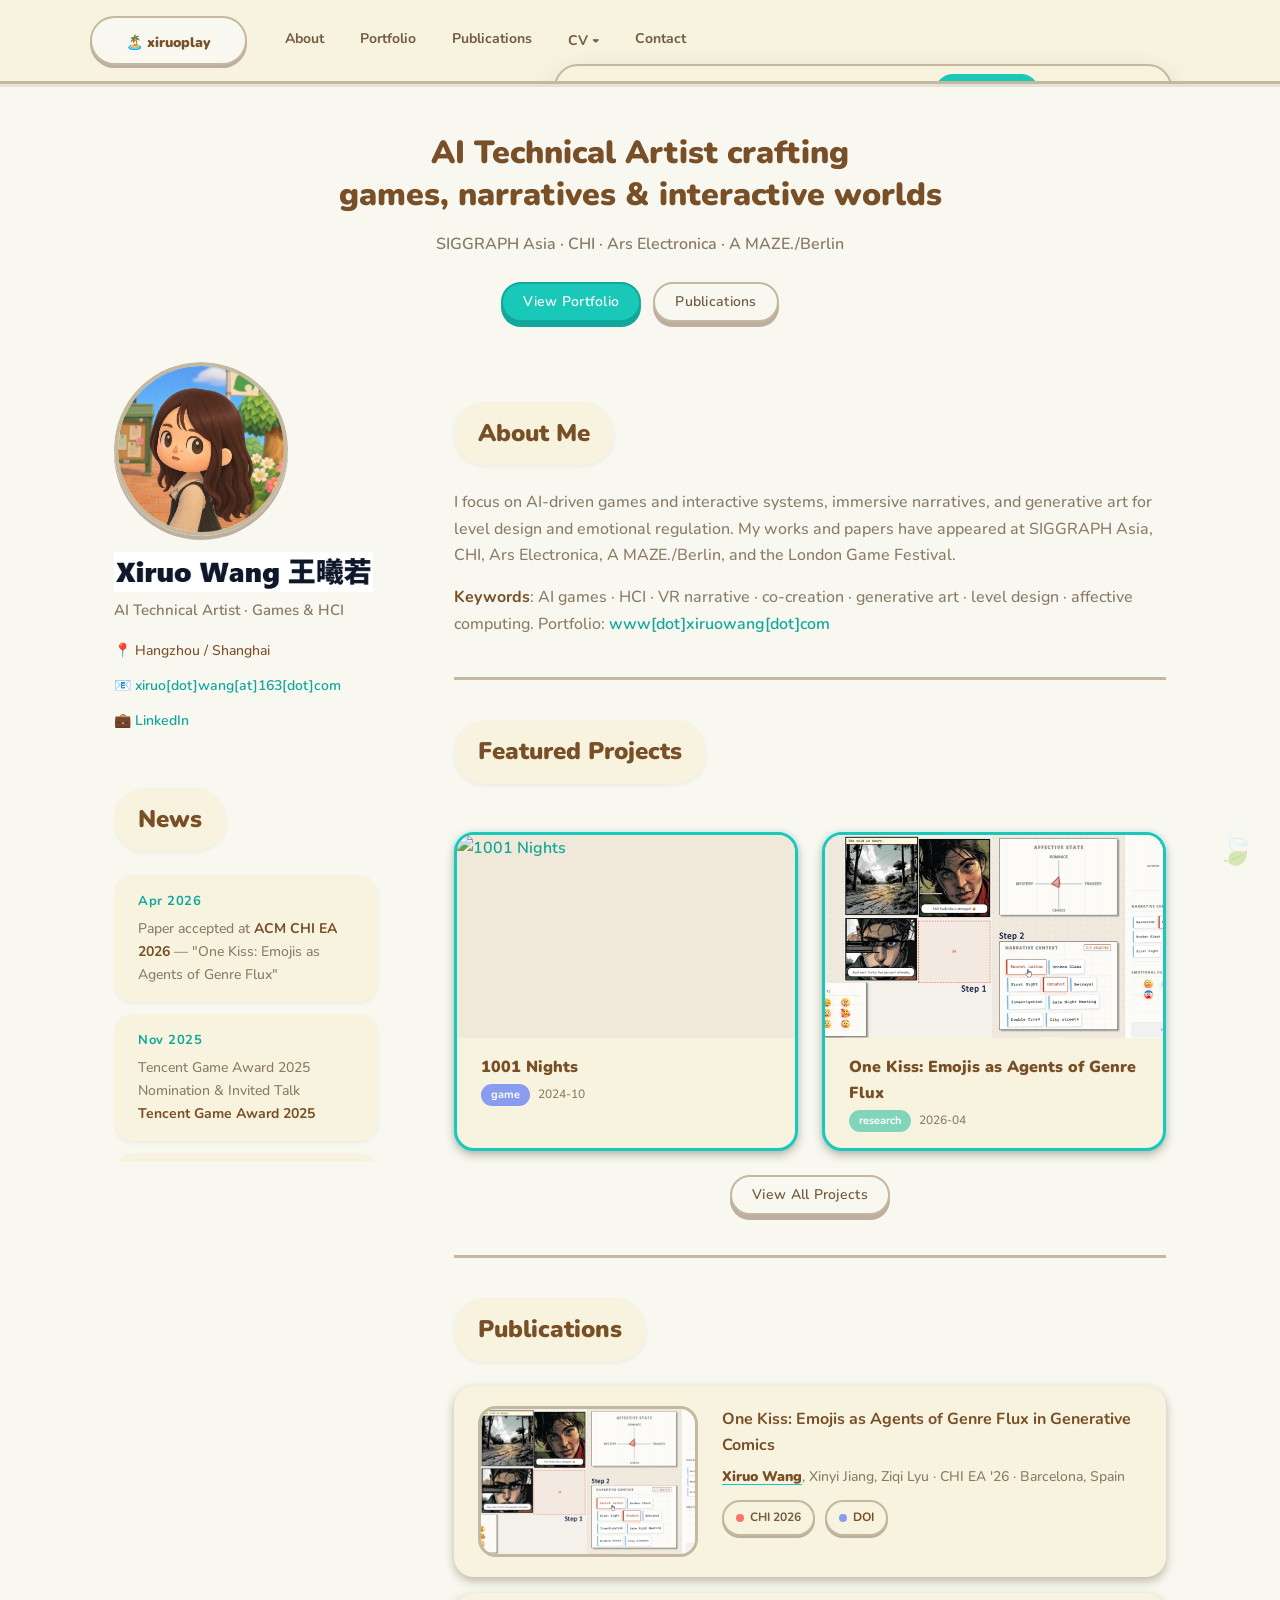
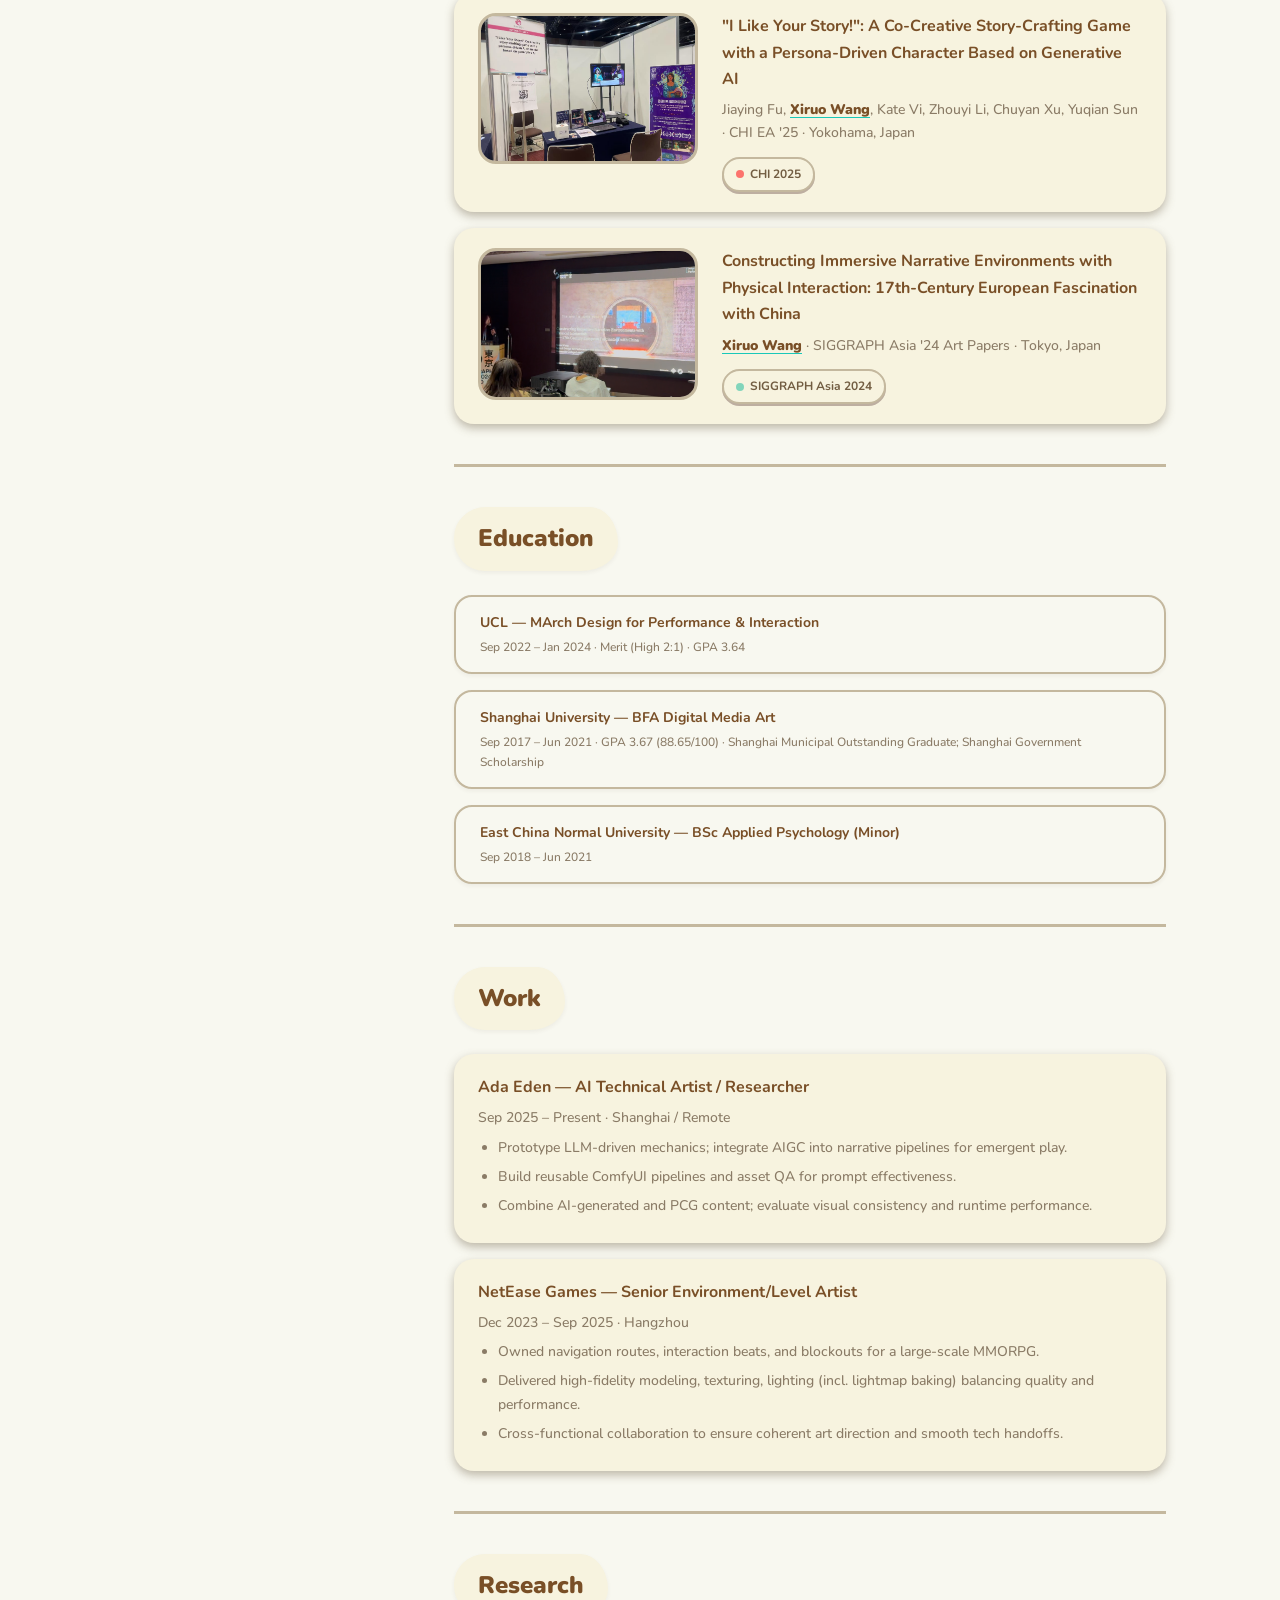
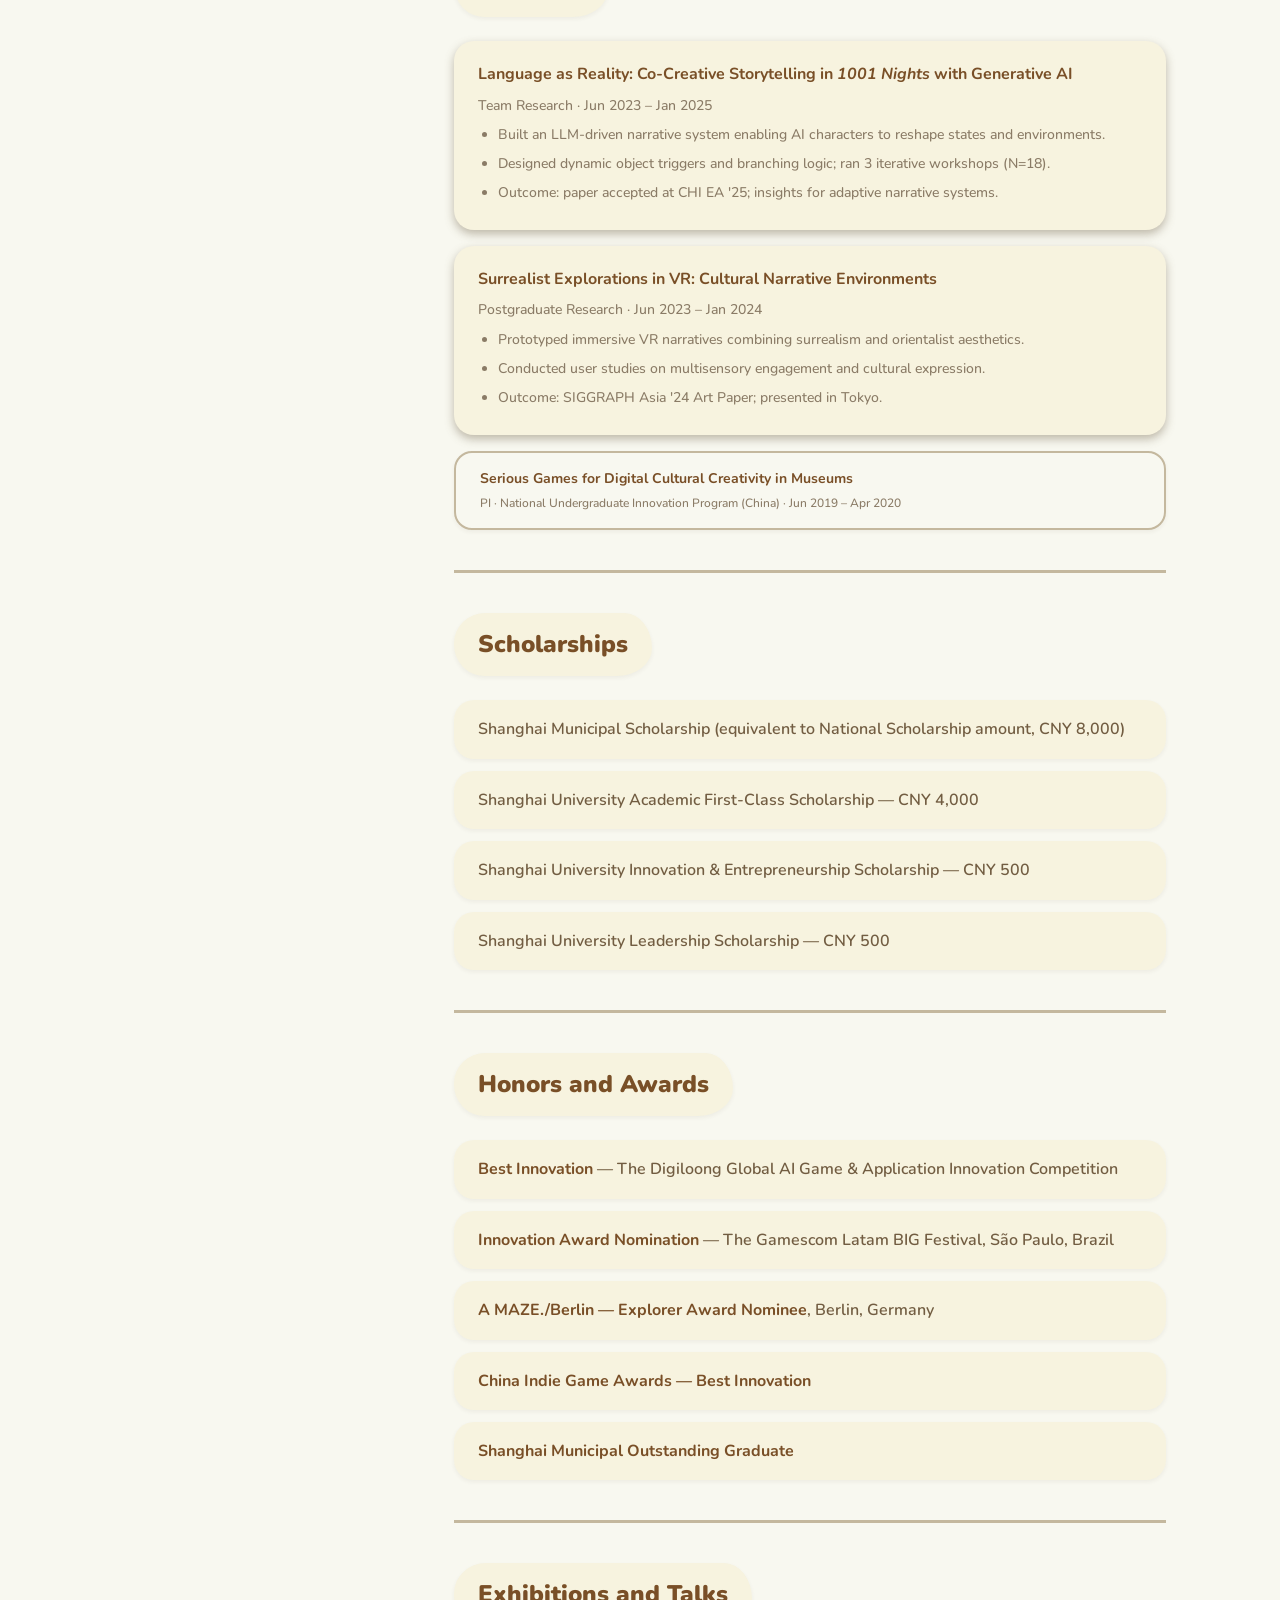
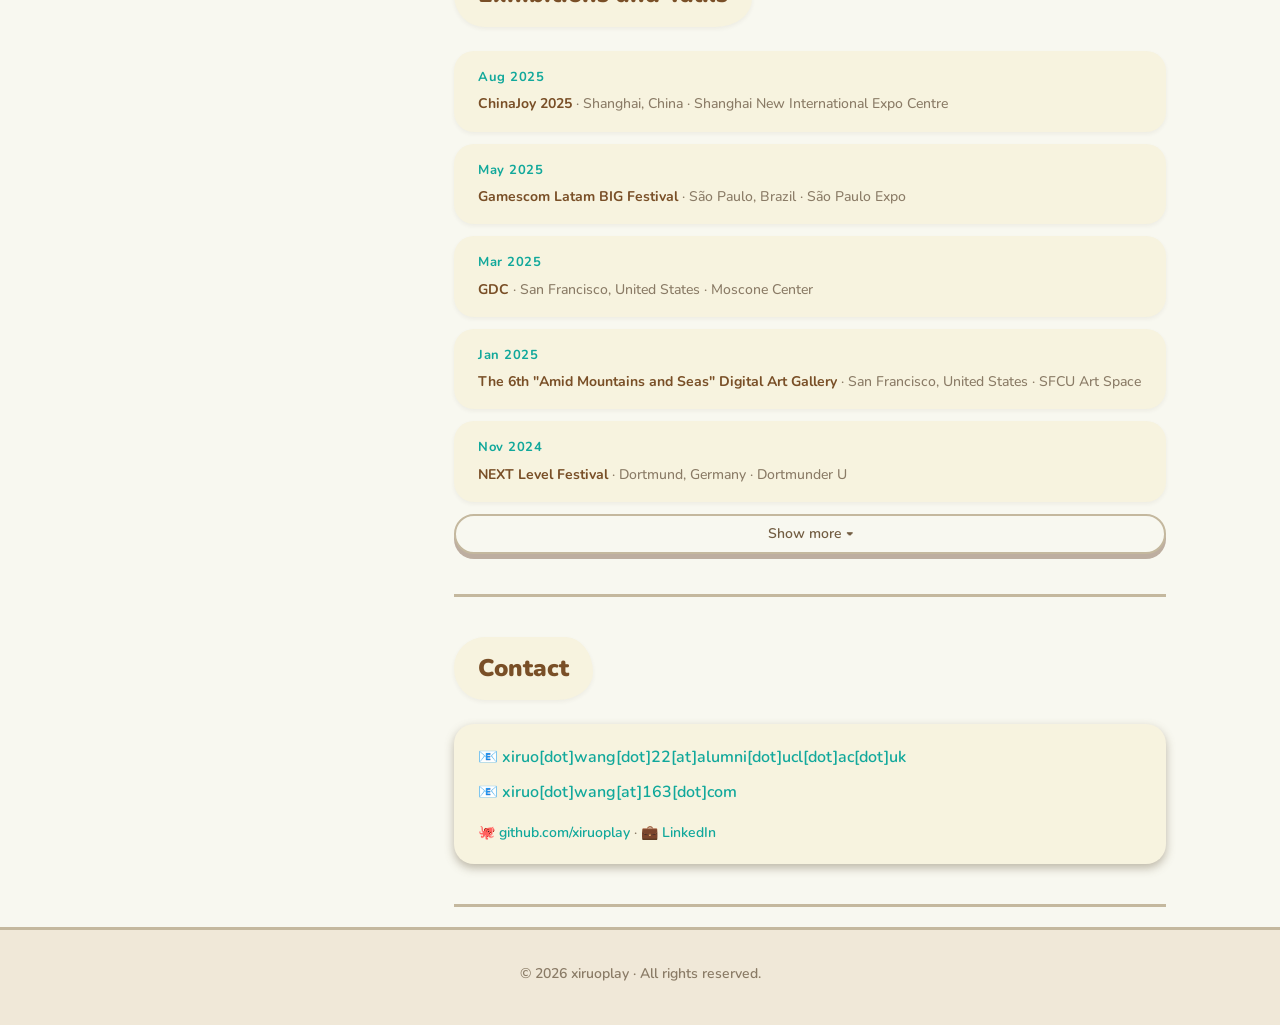
==== index.html @ d7750de7 "Update index.html" ====
<!DOCTYPE html>
<html lang="zh-CN">
<head>
  <meta charset="UTF-8" />
  <meta name="viewport" content="width=device-width, initial-scale=1" />
  <title>xiruoplay | Xiruo Wang</title>
  <meta name="description" content="Xiruo Wang | AI-driven games, HCI, immersive narratives — portfolio and publications." />
  <meta property="og:title" content="Xiruo Wang — AI Technical Artist" />
  <meta property="og:description" content="AI-driven games, HCI, immersive narratives — portfolio and publications." />
  <meta property="og:type" content="website" />
  <meta property="og:url" content="https://www.xiruoplay.com" />
  <meta property="og:image" content="https://www.xiruoplay.com/figures/image1.jpg" />
  <meta name="twitter:card" content="summary_large_image" />
  <link rel="icon" href="data:image/svg+xml,<svg xmlns='http://www.w3.org/2000/svg' viewBox='0 0 100 100'><text y='.9em' font-size='90'>🏝️</text></svg>" />
  <link rel="preconnect" href="https://fonts.googleapis.com">
  <link rel="preconnect" href="https://fonts.gstatic.com" crossorigin>
  <link href="https://fonts.googleapis.com/css2?family=Nunito:wght@500;700;900&family=Zen+Maru+Gothic:wght@500;700;900&family=M+PLUS+Rounded+1c:wght@500;700;900&display=swap" rel="stylesheet">
  <link rel="stylesheet" href="style.css">
  <style>
    /* Index-specific: layout */
    main { display: grid; grid-template-columns: 280px 1fr; gap: 60px; padding: 40px 0; }
    .sidebar {
      position: sticky; top: 80px; align-self: start;
      max-height: calc(100vh - 100px); overflow-y: auto;
      padding-right: var(--animal-spacing-lg);
      scrollbar-width: thin; scrollbar-color: var(--animal-border-light) transparent;
    }
    .sidebar::-webkit-scrollbar { width: 4px; }
    .sidebar::-webkit-scrollbar-track { background: transparent; }
    .sidebar::-webkit-scrollbar-thumb { background-color: transparent; border-radius: 4px; }
    .sidebar:hover::-webkit-scrollbar-thumb { background-color: var(--animal-border-light); }

    /* Avatar swap on hover */
    .avatar-wrap {
      position: relative;
      width: 66%; max-width: 180px;
      aspect-ratio: 1/1;
      border-radius: 50%;
      box-shadow: 0 4px 0 0 #bdaea0;
      transition: transform var(--animal-duration-base) var(--animal-ease),
                  box-shadow var(--animal-duration-base) var(--animal-ease);
      /* Ensure height is computed from aspect-ratio */
      overflow: hidden;
    }
    .avatar-wrap:hover {
      transform: translateY(-3px);
      box-shadow: 0 7px 0 0 #bdaea0;
    }
    .avatar {
      border-radius: 50%;
      border: 4px solid var(--animal-border-light);
      background: var(--animal-bg-card);
      width: 100%; height: 100%;
      object-fit: cover;
      position: absolute; inset: 0;
      transition: opacity 0.35s ease;
      display: block;
    }
    .avatar-default { opacity: 1; }
    .avatar-hover { opacity: 0; }
    .avatar-wrap:hover .avatar-default { opacity: 0; }
    .avatar-wrap:hover .avatar-hover { opacity: 1; }

    .name { font-size: 28px; font-weight: 900; margin: var(--animal-spacing-lg) 0 6px; color: var(--animal-text); }
    .title-role { color: var(--animal-text-body); margin: 0 0 var(--animal-spacing-lg); font-size: 15px; font-weight: 600; }
    .meta { display: grid; gap: var(--animal-spacing-md); margin: var(--animal-spacing-lg) 0; font-size: var(--animal-font-size-base); }

    /* CV dropdown */
    .nav-dropdown { position: relative; }
    .nav-drop-btn {
      padding: 6px 14px;
      font-family: var(--animal-font-family);
      font-weight: 700;
      font-size: var(--animal-font-size-base);
      color: var(--animal-text-brown);
      background: transparent;
      border: none;
      border-radius: var(--animal-radius-pill);
      cursor: pointer;
      white-space: nowrap;
      transition: all var(--animal-duration-base) var(--animal-ease);
    }
    .nav-drop-btn:hover, .nav-dropdown.open .nav-drop-btn {
      background: var(--animal-primary-bg);
      color: var(--animal-primary-active);
    }
    .nav-submenu {
      display: none;
      position: absolute;
      top: calc(100% + 8px);
      left: 0;
      background: var(--animal-bg-card);
      border: 2.5px solid var(--animal-border-light);
      border-radius: var(--animal-radius-lg);
      box-shadow: 0 6px 0 0 #bdaea0, var(--animal-shadow-lg);
      padding: 8px;
      list-style: none;
      min-width: 150px;
      z-index: 100;
      animation: animal-zoom-in 0.2s ease;
    }
    .nav-dropdown.open .nav-submenu { display: block; }
    .nav-submenu li a {
      display: block;
      padding: 8px 16px;
      border-radius: var(--animal-radius-base);
      font-weight: 700;
      font-size: var(--animal-font-size-base);
      color: var(--animal-text-brown);
      white-space: nowrap;
      transition: all var(--animal-duration-base) var(--animal-ease);
    }
    .nav-submenu li a:hover {
      background: var(--animal-primary-bg);
      color: var(--animal-primary-active);
    }
    /* Mobile: submenu becomes inline */
    @media (max-width: 600px) {
      .nav-submenu {
        position: static;
        box-shadow: none;
        border: none;
        padding: 0 0 0 16px;
        animation: none;
        background: transparent;
      }
      .nav-dropdown.open .nav-submenu { display: block; }
      .nav-drop-btn { width: 100%; text-align: center; }
    }

    /* Draggable nav tags */
    .toc li { user-select: none; }
    .toc li a, .nav-drop-btn { cursor: grab; }
    .toc li.dragging a, .toc li.dragging .nav-drop-btn { cursor: grabbing; opacity: 0.7; }
    .toc li.returning a, .toc li.returning .nav-drop-btn {
      transition: transform 0.5s cubic-bezier(0.34, 1.56, 0.64, 1);
    }
  </style>
</head>
<body>
  <header>
    <div class="wrap nav">
      <div class="brand"><a href="index.html">🏝️ xiruoplay</a></div>
      <button class="hamburger" id="hamburger" aria-label="Toggle menu" aria-expanded="false">
        <span></span><span></span><span></span>
      </button>
      <nav id="nav-menu">
        <ul class="toc">
          <li><a href="#aboutme">About</a></li>
          <li><a href="portfolio.html">Portfolio</a></li>
          <li><a href="#pubs">Publications</a></li>
          <li class="nav-dropdown">
            <button class="nav-drop-btn" aria-expanded="false">CV ▾</button>
            <ul class="nav-submenu">
              <li><a href="#edu">Education</a></li>
              <li><a href="#work">Work</a></li>
              <li><a href="#exp">Research</a></li>
              <li><a href="#awards">Awards</a></li>
              <li><a href="#exhibit">Exhibitions</a></li>
              <li><a href="#scholarships">Scholarships</a></li>
            </ul>
          </li>
          <li><a href="#contact">Contact</a></li>
        </ul>
      </nav>
    </div>
  </header>

  <!-- Hero -->
  <div class="wrap hero">
    <div class="hero-tagline">AI Technical Artist crafting<br>games, narratives & interactive worlds</div>
    <div class="hero-sub">SIGGRAPH Asia · CHI · Ars Electronica · A MAZE./Berlin</div>
    <div class="hero-actions">
      <a href="portfolio.html" class="animal-btn animal-btn-primary">View Portfolio</a>
      <a href="#pubs" class="animal-btn">Publications</a>
    </div>
  </div>

  <main class="wrap">
    <aside class="sidebar" id="about">
      <div class="avatar-wrap">
        <img class="avatar avatar-default" src="figures/image2.png" alt="avatar of Xiruo Wang" onerror="this.onerror=null; this.src='https://ui-avatars.com/api/?name=Xiruo+Wang&size=400&background=19c8b9&color=fff';"/>
        <img class="avatar avatar-hover" src="figures/image1.jpg" alt="avatar of Xiruo Wang" onerror="this.onerror=null; this.src='https://ui-avatars.com/api/?name=Xiruo+Wang&size=400&background=19c8b9&color=fff';"/>
      </div>
      <div class="name"><img src="figures/name.png" alt="Xiruo Wang" onerror="this.outerHTML='<span>Xiruo Wang</span>'" style="max-height: 40px;"></div>
      <div class="title-role">AI Technical Artist · Games & HCI</div>
      <div class="meta">
        <div>📍 Hangzhou / Shanghai</div>
        <div>📧 <a href="mailto:xiruo.wang@163.com">xiruo[dot]wang[at]163[dot]com</a></div>
        <div>💼 <a href="https://www.linkedin.com/in/xiruowang2023" target="_blank" rel="noreferrer">LinkedIn</a></div>
      </div>

      <section id="news" class="news">
        <h2>News</h2>
        <ul id="news-list">
          <li><time>Apr 2026</time> Paper accepted at <span class="act">ACM CHI EA 2026</span> — "One Kiss: Emojis as Agents of Genre Flux"</li>
          <li><time>Nov 2025</time> Tencent Game Award 2025 Nomination &amp; Invited Talk <span class="act">Tencent Game Award 2025</span></li>
          <li><time>Aug 2025</time> 1001 Nights exhibited at <span class="act">ChinaJoy 2025</span>, Shanghai</li>
          <li><time>Apr 2025</time> Presented at <span class="act">ACM CHI 2025</span> (Interactivity), Yokohama, Japan</li>
          <li><time>Feb 2025</time> Paper accepted at <span class="act">ACM CHI EA 2025</span> — "I Like Your Story!"</li>
          <li><time>Dec 2024</time> Art Paper presented at <span class="act">SIGGRAPH Asia 2024</span>, Tokyo, Japan</li>
          <li><time>Jan 2024</time> Graduated with a Merit Master's degree in Architecture from University College London 🎓</li>
          <li><time>Oct 2024</time> AI-native game "1001 Nights" demo launched on <span class="act">Steam</span></li>
          <li><time>Sep 2024</time> Invited talk at <span class="act">Ars Electronica 2024</span> — Expanded Animation Conference, Linz, Austria</li>
          <li><time>2023–2024</time> Works selected for <span class="act">A MAZE./Berlin, Now Play This, EGX, Gamescom</span></li>
        </ul>
        <button id="news-toggle" class="btn-lite" aria-expanded="false">Show more ▾</button>
      </section>
    </aside>

    <div>
      <section id="aboutme">
        <h2>About Me</h2>
        <p>I focus on AI-driven games and interactive systems, immersive narratives, and generative art for level design and emotional regulation. My works and papers have appeared at SIGGRAPH Asia, CHI, Ars Electronica, A&nbsp;MAZE./Berlin, and the London Game Festival.</p>
        <p><strong>Keywords</strong>: AI games · HCI · VR narrative · co-creation · generative art · level design · affective computing. Portfolio: <a href="https://www.xiruowang.com" target="_blank" rel="noreferrer">www[dot]xiruowang[dot]com</a></p>
      </section>

      <!-- Featured Portfolio -->
      <section id="featured-portfolio">
        <h2>Featured Projects</h2>
        <div class="featured-grid" id="featured-grid"></div>
        <div style="text-align: center; margin-top: var(--animal-spacing-xl);">
          <a href="portfolio.html" class="animal-btn">View All Projects</a>
        </div>
      </section>

      <section id="pubs">
        <h2>Publications</h2>
        <div class="list">
          <div class="item pub-card">
            <div class="pub-grid">
              <figure class="thumb">
                <img src="figures/figure1.png" alt="Preview of One Kiss" onerror="this.onerror=null; this.src='https://placehold.co/600x400/f0e8d8/794f27?text=CHI+EA+2026'">
              </figure>
              <div>
                <div class="title">One Kiss: Emojis as Agents of Genre Flux in Generative Comics</div>
                <div class="sub"><strong class="me">Xiruo Wang</strong>, Xinyi Jiang, Ziqi Lyu · CHI EA '26 · Barcelona, Spain</div>
                <div class="logo-row">
                  <span class="logo chi"><span class="dot" aria-hidden="true"></span>CHI 2026</span>
                  <a href="https://doi.org/10.1145/3772363.3798758" target="_blank" class="logo" style="color: var(--animal-text);">
                    <span class="dot" style="background: #889df0;" aria-hidden="true"></span>DOI
                  </a>
                </div>
              </div>
            </div>
          </div>

          <div class="item pub-card">
            <div class="pub-grid">
              <figure class="thumb">
                <img src="figures/chi.jfif" alt="Screenshot from I Like Your Story" onerror="this.onerror=null; this.src='https://placehold.co/600x400/f0e8d8/794f27?text=CHI+2025'">
              </figure>
              <div>
                <div class="title">"I Like Your Story!": A Co-Creative Story-Crafting Game with a Persona-Driven Character Based on Generative AI</div>
                <div class="sub">Jiaying Fu, <strong class="me">Xiruo Wang</strong>, Kate Vi, Zhouyi Li, Chuyan Xu, Yuqian Sun · CHI EA '25 · Yokohama, Japan</div>
                <div class="logo-row">
                  <span class="logo chi"><span class="dot" aria-hidden="true"></span>CHI 2025</span>
                </div>
              </div>
            </div>
          </div>

          <div class="item pub-card">
            <div class="pub-grid">
              <figure class="thumb">
                <img src="figures/sig.jpg" alt="Exhibition view from SIGGRAPH Asia art paper" onerror="this.onerror=null; this.src='https://placehold.co/600x400/f0e8d8/794f27?text=SIGGRAPH+Asia'">
              </figure>
              <div>
                <div class="title">Constructing Immersive Narrative Environments with Physical Interaction: 17th-Century European Fascination with China</div>
                <div class="sub"><strong class="me">Xiruo Wang</strong> · SIGGRAPH Asia '24 Art Papers · Tokyo, Japan</div>
                <div class="logo-row">
                  <span class="logo sig"><span class="dot" aria-hidden="true"></span>SIGGRAPH Asia 2024</span>
                </div>
              </div>
            </div>
          </div>
        </div>
      </section>

      <section id="edu">
        <h2>Education</h2>
        <div class="list">
          <div class="item-light">
            <div class="title">UCL — MArch Design for Performance & Interaction</div>
            <div class="sub">Sep 2022 – Jan 2024 · Merit (High 2:1) · GPA 3.64</div>
          </div>
          <div class="item-light">
            <div class="title">Shanghai University — BFA Digital Media Art</div>
            <div class="sub">Sep 2017 – Jun 2021 · GPA 3.67 (88.65/100) · Shanghai Municipal Outstanding Graduate; Shanghai Government Scholarship</div>
          </div>
          <div class="item-light">
            <div class="title">East China Normal University — BSc Applied Psychology (Minor)</div>
            <div class="sub">Sep 2018 – Jun 2021</div>
          </div>
        </div>
      </section>

      <section id="work">
        <h2>Work</h2>
        <div class="list">
          <div class="item">
            <div class="title">Ada Eden — AI Technical Artist / Researcher</div>
            <div class="sub">Sep 2025 – Present · Shanghai / Remote</div>
            <ul class="sub">
              <li>Prototype LLM-driven mechanics; integrate AIGC into narrative pipelines for emergent play.</li>
              <li>Build reusable ComfyUI pipelines and asset QA for prompt effectiveness.</li>
              <li>Combine AI-generated and PCG content; evaluate visual consistency and runtime performance.</li>
            </ul>
          </div>
          <div class="item">
            <div class="title">NetEase Games — Senior Environment/Level Artist</div>
            <div class="sub">Dec 2023 – Sep 2025 · Hangzhou</div>
            <ul class="sub">
              <li>Owned navigation routes, interaction beats, and blockouts for a large-scale MMORPG.</li>
              <li>Delivered high-fidelity modeling, texturing, lighting (incl. lightmap baking) balancing quality and performance.</li>
              <li>Cross-functional collaboration to ensure coherent art direction and smooth tech handoffs.</li>
            </ul>
          </div>
        </div>
      </section>

      <section id="exp">
        <h2>Research</h2>
        <div class="list">
          <div class="item">
            <div class="title">Language as Reality: Co-Creative Storytelling in <em>1001 Nights</em> with Generative AI</div>
            <div class="sub">Team Research · Jun 2023 – Jan 2025</div>
            <ul class="sub">
              <li>Built an LLM-driven narrative system enabling AI characters to reshape states and environments.</li>
              <li>Designed dynamic object triggers and branching logic; ran 3 iterative workshops (N=18).</li>
              <li>Outcome: paper accepted at CHI EA '25; insights for adaptive narrative systems.</li>
            </ul>
          </div>
          <div class="item">
            <div class="title">Surrealist Explorations in VR: Cultural Narrative Environments</div>
            <div class="sub">Postgraduate Research · Jun 2023 – Jan 2024</div>
            <ul class="sub">
              <li>Prototyped immersive VR narratives combining surrealism and orientalist aesthetics.</li>
              <li>Conducted user studies on multisensory engagement and cultural expression.</li>
              <li>Outcome: SIGGRAPH Asia '24 Art Paper; presented in Tokyo.</li>
            </ul>
          </div>
          <div class="item-light">
            <div class="title">Serious Games for Digital Cultural Creativity in Museums</div>
            <div class="sub">PI · National Undergraduate Innovation Program (China) · Jun 2019 – Apr 2020</div>
          </div>
        </div>
      </section>

      <section id="scholarships" class="scholar">
        <h2>Scholarships</h2>
        <ul>
          <li>Shanghai Municipal Scholarship (equivalent to National Scholarship amount, CNY 8,000)</li>
          <li>Shanghai University Academic First-Class Scholarship — CNY 4,000</li>
          <li>Shanghai University Innovation &amp; Entrepreneurship Scholarship — CNY 500</li>
          <li>Shanghai University Leadership Scholarship — CNY 500</li>
        </ul>
      </section>

      <section id="awards" class="awards">
        <h2>Honors and Awards</h2>
        <ul>
          <li><span class="act">Best Innovation</span> — The Digiloong Global AI Game &amp; Application Innovation Competition</li>
          <li><span class="act">Innovation Award Nomination</span> — The Gamescom Latam BIG Festival, São Paulo, Brazil</li>
          <li><span class="act">A&nbsp;MAZE./Berlin — Explorer Award Nominee</span>, Berlin, Germany</li>
          <li><span class="act">China Indie Game Awards — Best Innovation</span></li>
          <li><span class="act">Shanghai Municipal Outstanding Graduate</span></li>
        </ul>
      </section>

      <section id="exhibit" class="news">
        <h2>Exhibitions and Talks</h2>
        <ul id="exhibit-list">
          <li><time>Aug 2025</time> <span class="act">ChinaJoy 2025</span> · Shanghai, China · Shanghai New International Expo Centre</li>
          <li><time>May 2025</time> <span class="act">Gamescom Latam BIG Festival</span> · São Paulo, Brazil · São Paulo Expo</li>
          <li><time>Mar 2025</time> <span class="act">GDC</span> · San Francisco, United States · Moscone Center</li>
          <li><time>Jan 2025</time> <span class="act">The 6th "Amid Mountains and Seas" Digital Art Gallery</span> · San Francisco, United States · SFCU Art Space</li>
          <li><time>Nov 2024</time> <span class="act">NEXT Level Festival</span> · Dortmund, Germany · Dortmunder U</li>
          <li><time>Sep 2024</time> <span class="act">Ars Electronica 2024</span> · Linz, Austria · Ars Electronica Center</li>
          <li><time>May 2024</time> <span class="act">Gamescom 2024</span> · Cologne, Germany · Messe Köln</li>
          <li><time>Apr 2024</time> <span class="act">NOW PLAY THIS</span> (London Games Festival 2024) · London, United Kingdom · Somerset House</li>
          <li><time>Nov 2023</time> <span class="act">WEPLAY 2023</span> · Shanghai, China · Shanghai Exhibition Center</li>
          <li><time>Sep 2023</time> <span class="act">EGX 2023</span> (Eurogamer Expo) · London, United Kingdom · ExCeL London</li>
          <li><time>Sep 2023</time> <span class="act">Ars Electronica 2023</span> · Linz, Austria · Ars Electronica Center</li>
        </ul>
        <button id="exhibit-toggle" class="btn-lite" aria-expanded="false">Show more ▾</button>
      </section>

      <section id="contact">
        <h2>Contact</h2>
        <div class="item">
          <div class="title">📧 <a href="mailto:xiruo.wang.22@alumni.ucl.ac.uk">xiruo[dot]wang[dot]22[at]alumni[dot]ucl[dot]ac[dot]uk</a></div>
          <div class="title" style="margin-top: 8px;">📧 <a href="mailto:xiruo.wang@163.com">xiruo[dot]wang[at]163[dot]com</a></div>
          <div class="sub" style="margin-top: 16px;">🐙 <a href="https://github.com/xiruoplay" target="_blank" rel="noreferrer">github.com/xiruoplay</a> · 💼 <a href="https://www.linkedin.com/in/xiruowang2023" target="_blank" rel="noreferrer">LinkedIn</a></div>
        </div>
      </section>
    </div>
  </main>

  <footer>
    <div class="wrap">© <span id="year"></span> xiruoplay · All rights reserved.</div>
  </footer>

  <script src="main.js"></script>
  <script>
    setupToggleList('news-list', 'news-toggle', 3);
    setupToggleList('exhibit-list', 'exhibit-toggle', 5);

    // CV dropdown
    const dropdowns = document.querySelectorAll('.nav-dropdown');
    dropdowns.forEach(dd => {
      const btn = dd.querySelector('.nav-drop-btn');
      btn.addEventListener('click', (e) => {
        e.stopPropagation();
        const isOpen = dd.classList.toggle('open');
        btn.setAttribute('aria-expanded', String(isOpen));
      });
      dd.querySelector('.nav-submenu').addEventListener('click', () => {
        dd.classList.remove('open');
        btn.setAttribute('aria-expanded', 'false');
      });
    });
    document.addEventListener('click', () => {
      dropdowns.forEach(dd => {
        dd.classList.remove('open');
        dd.querySelector('.nav-drop-btn').setAttribute('aria-expanded', 'false');
      });
    });

    // Draggable nav tags — drag freely, spring back after 1.5s
    (function() {
      const tags = document.querySelectorAll('.toc > li');
      tags.forEach(li => {
        let startX = 0, startY = 0, dx = 0, dy = 0;
        let returnTimer = null;

        function onDown(e) {
          // Don't drag if clicking a link/button for navigation
          if (e.type === 'mousedown' && e.button !== 0) return;
          const isTouch = e.type === 'touchstart';
          const cx = isTouch ? e.touches[0].clientX : e.clientX;
          const cy = isTouch ? e.touches[0].clientY : e.clientY;
          startX = cx - dx;
          startY = cy - dy;
          li.classList.add('dragging');
          li.classList.remove('returning');
          if (returnTimer) clearTimeout(returnTimer);
          li.style.transition = 'none';
          li.style.position = 'relative';
          li.style.zIndex = '20';

          const onMove = (ev) => {
            const mx = ev.touches ? ev.touches[0].clientX : ev.clientX;
            const my = ev.touches ? ev.touches[0].clientY : ev.clientY;
            dx = mx - startX;
            dy = my - startY;
            li.style.transform = `translate(${dx}px, ${dy}px)`;
          };
          const onUp = (ev) => {
            // If barely moved, treat as click — do nothing extra
            const moved = Math.abs(dx) > 4 || Math.abs(dy) > 4;
            li.classList.remove('dragging');
            document.removeEventListener('mousemove', onMove);
            document.removeEventListener('mouseup', onUp);
            document.removeEventListener('touchmove', onMove);
            document.removeEventListener('touchend', onUp);

            if (!moved) return;

            // Prevent the click from navigating
            ev.preventDefault && ev.preventDefault();

            // Spring back after 1.5s
            returnTimer = setTimeout(() => {
              li.classList.add('returning');
              li.style.transition = '';
              li.style.transform = 'translate(0,0)';
              dx = 0; dy = 0;
              setTimeout(() => {
                li.classList.remove('returning');
                li.style.zIndex = '';
              }, 600);
            }, 1500);
          };
          document.addEventListener('mousemove', onMove);
          document.addEventListener('mouseup', onUp);
          document.addEventListener('touchmove', onMove, { passive: true });
          document.addEventListener('touchend', onUp);
        }

        li.addEventListener('mousedown', onDown);
        li.addEventListener('touchstart', onDown, { passive: true });
      });
    })();

    // Load featured portfolio items
    fetch('portfolio.json')
      .then(r => r.json())
      .then(data => {
        const featured = data.filter(p => p.featured);
        const grid = document.getElementById('featured-grid');
        if (!grid || !featured.length) {
          const sec = document.getElementById('featured-portfolio');
          if (sec) sec.style.display = 'none';
          return;
        }
        grid.innerHTML = featured.slice(0, 2).map(p => `
          <a href="portfolio.html" class="portfolio-card featured" style="text-decoration:none;">
            <div class="portfolio-card-cover">
              <img src="${p.cover}" alt="${p.title}" onerror="this.onerror=null; this.src='https://placehold.co/600x360/f0e8d8/794f27?text=${encodeURIComponent(p.title)}'">
            </div>
            <div class="portfolio-card-body">
              <div class="portfolio-card-title">${p.title}</div>
              <div class="portfolio-card-meta">
                <span class="portfolio-card-tag ${p.category}">${p.category}</span>
                <span>${p.date}</span>
              </div>
            </div>
          </a>`).join('');
      })
      .catch(() => {
        const sec = document.getElementById('featured-portfolio');
        if (sec) sec.style.display = 'none';
      });
  </script>
</body>
</html>
---- style.css ----
:root {
  --animal-font-family: 'Nunito', 'Zen Maru Gothic', 'M PLUS Rounded 1c', -apple-system, 'PingFang SC', 'Hiragino Sans GB', 'Microsoft YaHei', sans-serif;
  --animal-font-size-sm: 12px;
  --animal-font-size-base: 14px;
  --animal-font-size-lg: 16px;
  --animal-line-height: 1.5715;
  --animal-primary: #19c8b9;
  --animal-primary-hover: #3dd4c6;
  --animal-primary-active: #11a89b;
  --animal-primary-bg: #e6f9f6;
  --animal-success: #6fba2c;
  --animal-success-hover: #85cc45;
  --animal-success-active: #5a9e1e;
  --animal-warning: #f5c31c;
  --animal-warning-hover: #f7d04a;
  --animal-error: #e05a5a;
  --animal-error-hover: #e87878;
  --animal-text: #794f27;
  --animal-text-secondary: #9f927d;
  --animal-text-disabled: #c4b89e;
  --animal-text-brown: #725d42;
  --animal-text-body: #8a7b66;
  --animal-bg: #f8f8f0;
  --animal-bg-secondary: #f0e8d8;
  --animal-bg-card: rgb(247, 243, 223);
  --animal-bg-disabled: #f0ece2;
  --animal-border: #9f927d;
  --animal-border-hover: #827157;
  --animal-border-light: #c4b89e;
  --animal-border-input: #d4c9b4;
  --animal-spacing-xs: 4px;
  --animal-spacing-sm: 8px;
  --animal-spacing-md: 12px;
  --animal-spacing-lg: 16px;
  --animal-spacing-xl: 24px;
  --animal-radius-sm: 12px;
  --animal-radius-base: 18px;
  --animal-radius-lg: 24px;
  --animal-radius-pill: 50px;
  --animal-shadow-sm: 0 2px 4px 0 rgba(61, 52, 40, 0.06);
  --animal-shadow-base: 0 3px 10px 0 rgba(61, 52, 40, 0.1);
  --animal-shadow-lg: 0 8px 24px 0 rgba(61, 52, 40, 0.14);
  --animal-shadow-card: 0 4px 10px rgba(107, 92, 67, 0.42);
  --animal-shadow-thick: 0 5px 0 0 #bdaea0;
  --animal-height-sm: 32px;
  --animal-height-base: 40px;
  --animal-height-lg: 48px;
  --animal-duration-fast: 0.15s;
  --animal-duration-base: 0.25s;
  --animal-duration-slow: 0.35s;
  --animal-ease: cubic-bezier(0.4, 0, 0.2, 1);
}

* { margin: 0; padding: 0; box-sizing: border-box; }
html { scroll-behavior: smooth; }
body {
  font-family: var(--animal-font-family);
  background: var(--animal-bg);
  color: var(--animal-text);
  line-height: 1.65;
  font-weight: 500;
  -webkit-font-smoothing: antialiased;
}

a { color: var(--animal-primary-active); text-decoration: none; font-weight: 600; transition: color var(--animal-duration-base) var(--animal-ease); }
a:hover { color: var(--animal-primary); }
img { max-width: 100%; display: block; }
.wrap { max-width: 1100px; margin: 0 auto; padding: 0 var(--animal-spacing-xl); }

/* Header & Nav */
header {
  position: sticky; top: 0; z-index: 10;
  background: var(--animal-bg-card);
  border-bottom: 3px solid var(--animal-border-light);
  box-shadow: 0 3px 0 0 rgba(189, 174, 160, 0.3);
}
.nav {
  display: flex; align-items: center; gap: var(--animal-spacing-xl);
  padding: var(--animal-spacing-lg) 0;
  overflow-x: auto;
  white-space: nowrap;
  scrollbar-width: none;
}
.nav::-webkit-scrollbar { display: none; }
.nav .brand {
  font-weight: 900; font-size: 20px;
  color: var(--animal-text);
  background: var(--animal-bg);
  padding: 6px 20px;
  border-radius: var(--animal-radius-pill);
  border: 2.5px solid var(--animal-border-light);
  box-shadow: 0 3px 0 0 #bdaea0;
  white-space: nowrap;
  flex-shrink: 0;
}
.nav .brand a { color: inherit; font-weight: inherit; }
.nav ul { display: flex; gap: var(--animal-spacing-sm); list-style: none; flex-wrap: nowrap; flex-shrink: 0; }
.nav a {
  position: relative; padding: 6px 14px; font-weight: 700; font-size: var(--animal-font-size-base);
  color: var(--animal-text-brown);
  border-radius: var(--animal-radius-pill);
  white-space: nowrap;
  transition: all var(--animal-duration-base) var(--animal-ease);
}
.nav a:hover {
  background: var(--animal-primary-bg);
  color: var(--animal-primary-active);
  transform: translateY(-2px);
}
.nav a.active {
  background: var(--animal-primary);
  color: #fff;
  box-shadow: 0 3px 0 0 var(--animal-primary-active);
  transform: translateY(0);
}
.nav a.active:hover {
  background: var(--animal-primary-hover);
  transform: translateY(-1px);
  box-shadow: 0 4px 0 0 var(--animal-primary-active);
}

/* Sections */
section { padding: 40px 0; border-bottom: 3px solid var(--animal-border-light); }
h2 {
  margin: 0 0 var(--animal-spacing-xl); font-size: 24px; font-weight: 900;
  color: var(--animal-text);
  display: inline-block;
  background: var(--animal-bg-card);
  padding: var(--animal-spacing-md) var(--animal-spacing-xl);
  border-radius: 40px 35px 45px 38px / 38px 45px 35px 40px;
  box-shadow: var(--animal-shadow-sm);
}
p { margin: 0 0 var(--animal-spacing-lg) 0; color: var(--animal-text-body); font-weight: 500; }
p:last-child { margin-bottom: 0; }

/* Cards & Items */
.list { display: grid; gap: var(--animal-spacing-lg); }
.item {
  padding: 20px var(--animal-spacing-xl);
  background: var(--animal-bg-card);
  color: var(--animal-text-brown);
  border-radius: 20px;
  box-shadow: var(--animal-shadow-card);
  transition: all 0.3s ease;
  position: relative;
}
.item:hover {
  transform: translateY(-4px);
  box-shadow: 0 8px 24px rgba(114, 93, 66, 0.15);
}
.item .title { font-weight: 700; color: var(--animal-text); font-size: var(--animal-font-size-lg); }
.item .sub { color: var(--animal-text-body); font-size: var(--animal-font-size-base); margin-top: 6px; font-weight: 500; }
ul.sub { margin: 10px 0 0; padding-left: 20px; font-size: var(--animal-font-size-base); color: var(--animal-text-body); }
ul.sub li { margin-bottom: 6px; }

/* Item lightweight variant for secondary sections */
.item-light {
  padding: 14px var(--animal-spacing-xl);
  background: var(--animal-bg);
  color: var(--animal-text-brown);
  border-radius: var(--animal-radius-base);
  border: 2px solid var(--animal-border-light);
  box-shadow: var(--animal-shadow-sm);
  transition: all 0.3s ease;
  position: relative;
}
.item-light:hover {
  transform: translateY(-2px);
  box-shadow: var(--animal-shadow-base);
  border-color: var(--animal-border-hover);
}
.item-light .title { font-weight: 700; color: var(--animal-text); font-size: var(--animal-font-size-base); }
.item-light .sub { color: var(--animal-text-body); font-size: var(--animal-font-size-sm); margin-top: 4px; font-weight: 500; }

/* News */
.news ul { margin: 0; padding: 0; list-style: none; display: grid; gap: var(--animal-spacing-md); }
.news li {
  font-size: var(--animal-font-size-base); font-weight: 500;
  padding: var(--animal-spacing-lg) var(--animal-spacing-xl);
  background: var(--animal-bg-card);
  border-radius: 20px;
  box-shadow: var(--animal-shadow-sm);
  color: var(--animal-text-body);
  transition: all 0.3s ease;
}
.news li:hover {
  transform: translateY(-3px);
  box-shadow: 0 6px 16px rgba(114, 93, 66, 0.12);
}
.news time {
  color: var(--animal-primary-active); font-size: 13px; font-weight: 700;
  display: block; margin-bottom: 4px;
  letter-spacing: 0.5px;
}

/* Awards & Scholarships */
.awards ul, .scholar ul {
  margin: 0; padding: 0; list-style: none; display: grid; gap: var(--animal-spacing-md);
}
.awards li, .scholar li {
  padding: var(--animal-spacing-lg) var(--animal-spacing-xl);
  background: var(--animal-bg-card);
  border-radius: 20px;
  box-shadow: var(--animal-shadow-sm);
  font-weight: 600;
  color: var(--animal-text-brown);
  transition: all 0.3s ease;
  position: relative;
}
.awards li:hover, .scholar li:hover {
  transform: translateY(-3px);
  box-shadow: 0 6px 16px rgba(114, 93, 66, 0.12);
}

/* Button */
.animal-btn {
  display: inline-flex;
  align-items: center;
  justify-content: center;
  gap: var(--animal-spacing-sm);
  height: var(--animal-height-base);
  padding: 0 20px;
  font-family: var(--animal-font-family);
  font-size: var(--animal-font-size-base);
  font-weight: 600;
  letter-spacing: 0.02em;
  line-height: 1;
  color: var(--animal-text-brown);
  background: var(--animal-bg);
  border: 2px solid var(--animal-border-light);
  border-radius: var(--animal-radius-pill);
  box-shadow: var(--animal-shadow-thick);
  cursor: pointer;
  transition: all var(--animal-duration-base) var(--animal-ease);
  user-select: none;
  text-decoration: none;
}
.animal-btn:hover {
  transform: translateY(-1px);
  box-shadow: 0 6px 0 0 #bdaea0;
  color: var(--animal-text-brown);
}
.animal-btn:active {
  transform: translateY(2px);
  box-shadow: 0 1px 0 0 #bdaea0;
}
.animal-btn-primary {
  background: var(--animal-primary);
  color: #fff;
  border-color: var(--animal-primary-active);
  box-shadow: 0 5px 0 0 var(--animal-primary-active);
}
.animal-btn-primary:hover { box-shadow: 0 6px 0 0 var(--animal-primary-active); color: #fff; }
.animal-btn-primary:active { box-shadow: 0 1px 0 0 var(--animal-primary-active); }

.btn-lite {
  display: inline-flex; align-items: center; justify-content: center;
  height: var(--animal-height-base);
  padding: 0 20px;
  font-family: var(--animal-font-family);
  font-size: var(--animal-font-size-base);
  font-weight: 600;
  color: var(--animal-text-brown);
  background: var(--animal-bg);
  border: 2px solid var(--animal-border-light);
  border-radius: var(--animal-radius-pill);
  box-shadow: var(--animal-shadow-thick);
  cursor: pointer;
  transition: all var(--animal-duration-base) var(--animal-ease);
  margin-top: var(--animal-spacing-md);
  width: 100%;
}
.btn-lite:hover {
  transform: translateY(-1px);
  box-shadow: 0 6px 0 0 #bdaea0;
}
.btn-lite:active {
  transform: translateY(2px);
  box-shadow: 0 1px 0 0 #bdaea0;
}

.act { font-weight: 700; color: var(--animal-text); transition: color var(--animal-duration-base) var(--animal-ease); }
.act:hover { color: var(--animal-primary); }

/* Publications */
figure { margin: 0; }
.pub-grid { display: grid; grid-template-columns: minmax(180px, 220px) 1fr; gap: var(--animal-spacing-xl); align-items: start; }
.thumb {
  width: 100%; height: 0; padding-bottom: 66%;
  border-radius: var(--animal-radius-base);
  background: var(--animal-bg-secondary);
  overflow: hidden; position: relative;
  border: 3px solid var(--animal-border-light);
}
.thumb img { position: absolute; inset: 0; width: 100%; height: 100%; object-fit: cover; display: block; }
@media(max-width: 700px) { .pub-grid { grid-template-columns: 1fr; gap: var(--animal-spacing-lg); } .thumb { padding-bottom: 56%; } }

.logo-row { display: flex; gap: 10px; align-items: center; margin-top: var(--animal-spacing-md); flex-wrap: wrap; }
.logo {
  display: inline-flex; align-items: center; gap: 6px;
  padding: 6px var(--animal-spacing-md);
  background: var(--animal-bg-card);
  border: 2px solid var(--animal-border-light);
  border-radius: var(--animal-radius-pill);
  font-size: var(--animal-font-size-sm); font-weight: 700;
  box-shadow: 0 2px 0 0 #bdaea0;
  transition: all var(--animal-duration-base) var(--animal-ease);
}
.logo:hover {
  transform: translateY(-1px);
  box-shadow: 0 3px 0 0 #bdaea0;
}
.logo .dot { width: 8px; height: 8px; border-radius: 50%; }
.logo.chi .dot { background: #fc736d; }
.logo.sig .dot { background: #82d5bb; }
.me {
  font-weight: 900;
  text-decoration: underline;
  text-decoration-color: var(--animal-primary);
  text-underline-offset: 3px;
  color: var(--animal-text);
}
.me:hover { color: var(--animal-primary); }

strong { color: var(--animal-text); }

/* Footer */
footer {
  padding: 32px 0 40px;
  color: var(--animal-text-body);
  font-size: var(--animal-font-size-base); font-weight: 600;
  text-align: center;
  background: var(--animal-bg-secondary);
  border-top: 3px solid var(--animal-border-light);
  margin-top: 20px;
}

/* Confetti */
.confetti {
  position: absolute; pointer-events: none; will-change: transform, opacity;
  width: 8px; height: 8px; border-radius: 2px; opacity: .9; z-index: 50;
}
.confetti.circle { border-radius: 50%; }
.confetti.c1 { background: linear-gradient(135deg, #f8a6b2, #b77dee); }
.confetti.c2 { background: linear-gradient(135deg, #82d5bb, #889df0); }
.confetti.c3 { background: linear-gradient(135deg, #f7cd67, #e59266); }
@keyframes congratsUp {
  0% { transform: translate(var(--x, 0), var(--y, 0)) rotate(0); opacity: .9; }
  100% { transform: translate(calc(var(--x, 0) + var(--dx, 0)), calc(var(--y, 0) - var(--rise, 90px))) rotate(var(--rot, 360deg)); opacity: 0; }
}

/* Decorative leaf */
body::before {
  content: "🍃";
  position: fixed;
  bottom: 24px; right: 24px;
  font-size: 32px;
  opacity: 0.3;
  pointer-events: none;
  animation: leaf-sway 4s ease-in-out infinite;
}
@keyframes leaf-sway {
  0%, 100% { transform: rotate(-5deg); }
  50% { transform: rotate(10deg); }
}

/* Hamburger button */
.hamburger {
  display: none;
  flex-direction: column;
  justify-content: center;
  gap: 5px;
  width: 40px; height: 40px;
  background: var(--animal-bg);
  border: 2px solid var(--animal-border-light);
  border-radius: var(--animal-radius-sm);
  box-shadow: 0 3px 0 0 #bdaea0;
  cursor: pointer;
  flex-shrink: 0;
  padding: 8px;
  transition: all var(--animal-duration-base) var(--animal-ease);
}
.hamburger:active {
  transform: translateY(2px);
  box-shadow: 0 1px 0 0 #bdaea0;
}
.hamburger span {
  display: block;
  width: 100%; height: 2.5px;
  background: var(--animal-text-brown);
  border-radius: 2px;
  transition: all 0.3s ease;
  transform-origin: center;
}
.hamburger.open span:nth-child(1) { transform: translateY(7.5px) rotate(45deg); }
.hamburger.open span:nth-child(2) { opacity: 0; }
.hamburger.open span:nth-child(3) { transform: translateY(-7.5px) rotate(-45deg); }

/* Modal */
.animal-modal-overlay {
  position: fixed;
  inset: 0;
  background: rgba(0, 0, 0, 0.35);
  display: flex;
  align-items: center;
  justify-content: center;
  z-index: 1000;
  animation: animal-fade-in 0.25s ease;
}
.animal-modal {
  background: var(--animal-bg-card);
  color: var(--animal-text-body);
  font-family: var(--animal-font-family);
  padding: 48px 48px 32px;
  border-radius: var(--animal-radius-lg);
  max-width: calc(100vw - 32px);
  width: 720px;
  max-height: calc(100vh - 64px);
  overflow-y: auto;
  animation: animal-zoom-in 0.3s ease;
  position: relative;
}
.animal-modal-close {
  position: absolute;
  top: 16px; right: 16px;
  width: 36px; height: 36px;
  border: 2px solid var(--animal-border-light);
  border-radius: 50%;
  background: var(--animal-bg);
  box-shadow: 0 2px 0 0 #bdaea0;
  cursor: pointer;
  font-size: 18px;
  display: flex; align-items: center; justify-content: center;
  color: var(--animal-text-brown);
  transition: all var(--animal-duration-base) var(--animal-ease);
}
.animal-modal-close:hover { transform: translateY(-1px); box-shadow: 0 3px 0 0 #bdaea0; }
.animal-modal-close:active { transform: translateY(1px); box-shadow: 0 1px 0 0 #bdaea0; }
.animal-modal-title {
  font-size: 24px;
  font-weight: 900;
  color: var(--animal-text);
  margin-bottom: var(--animal-spacing-lg);
}
.animal-modal-body {
  font-size: var(--animal-font-size-lg);
  font-weight: 500;
  line-height: 1.6;
  color: var(--animal-text-body);
}

@keyframes animal-fade-in {
  from { opacity: 0; }
  to { opacity: 1; }
}
@keyframes animal-zoom-in {
  from { opacity: 0; transform: scale(0.92); }
  to { opacity: 1; transform: scale(1); }
}

/* Filter pills */
.filter-bar {
  display: flex;
  gap: var(--animal-spacing-sm);
  flex-wrap: wrap;
  margin-bottom: var(--animal-spacing-xl);
}
.filter-pill {
  display: inline-flex;
  align-items: center;
  height: var(--animal-height-sm);
  padding: 0 var(--animal-spacing-lg);
  font-family: var(--animal-font-family);
  font-size: var(--animal-font-size-sm);
  font-weight: 700;
  color: var(--animal-text-brown);
  background: var(--animal-bg);
  border: 2px solid var(--animal-border-light);
  border-radius: var(--animal-radius-pill);
  box-shadow: 0 3px 0 0 #bdaea0;
  cursor: pointer;
  transition: all var(--animal-duration-base) var(--animal-ease);
}
.filter-pill:hover { transform: translateY(-1px); box-shadow: 0 4px 0 0 #bdaea0; }
.filter-pill:active { transform: translateY(1px); box-shadow: 0 1px 0 0 #bdaea0; }
.filter-pill.active {
  background: var(--animal-primary);
  color: #fff;
  border-color: var(--animal-primary-active);
  box-shadow: 0 3px 0 0 var(--animal-primary-active);
}

/* Portfolio grid */
.portfolio-grid {
  display: grid;
  grid-template-columns: repeat(3, 1fr);
  gap: var(--animal-spacing-xl);
}
.portfolio-card {
  background: var(--animal-bg-card);
  border-radius: 20px;
  box-shadow: var(--animal-shadow-card);
  overflow: hidden;
  cursor: pointer;
  transition: all 0.3s ease;
}
.portfolio-card:hover {
  transform: translateY(-6px);
  box-shadow: 0 12px 32px rgba(114, 93, 66, 0.18);
}
.portfolio-card.featured {
  border: 3px solid var(--animal-primary);
  box-shadow: var(--animal-shadow-card), 0 0 0 3px var(--animal-primary-bg);
}
.portfolio-card-cover {
  width: 100%;
  padding-bottom: 60%;
  position: relative;
  background: var(--animal-bg-secondary);
  overflow: hidden;
}
.portfolio-card-cover img {
  position: absolute; inset: 0;
  width: 100%; height: 100%;
  object-fit: cover;
}
.portfolio-card-body {
  padding: var(--animal-spacing-lg) var(--animal-spacing-xl);
}
.portfolio-card-title {
  font-weight: 900;
  font-size: var(--animal-font-size-lg);
  color: var(--animal-text);
  margin-bottom: var(--animal-spacing-xs);
}
.portfolio-card-meta {
  font-size: var(--animal-font-size-sm);
  color: var(--animal-text-body);
  font-weight: 500;
  display: flex;
  align-items: center;
  gap: var(--animal-spacing-sm);
}
.portfolio-card-tag {
  display: inline-block;
  padding: 2px 10px;
  border-radius: var(--animal-radius-pill);
  font-size: 11px;
  font-weight: 700;
  color: #fff;
}
.portfolio-card-tag.game { background: #889df0; }
.portfolio-card-tag.art { background: #b77dee; }
.portfolio-card-tag.research { background: #82d5bb; }

/* Portfolio modal extras */
.modal-gallery {
  display: grid;
  gap: var(--animal-spacing-md);
  margin-bottom: var(--animal-spacing-xl);
}
.modal-gallery img {
  width: 100%;
  border-radius: var(--animal-radius-base);
  border: 3px solid var(--animal-border-light);
}
.modal-video {
  width: 100%;
  aspect-ratio: 16/9;
  border-radius: var(--animal-radius-base);
  border: 3px solid var(--animal-border-light);
  margin-bottom: var(--animal-spacing-xl);
}
.modal-tags {
  display: flex;
  gap: var(--animal-spacing-sm);
  flex-wrap: wrap;
  margin-bottom: var(--animal-spacing-lg);
}
.modal-tag {
  padding: 4px 14px;
  border-radius: var(--animal-radius-pill);
  font-size: var(--animal-font-size-sm);
  font-weight: 700;
  background: var(--animal-bg-secondary);
  color: var(--animal-text-brown);
  border: 2px solid var(--animal-border-light);
}
.modal-links {
  display: flex;
  gap: var(--animal-spacing-md);
  flex-wrap: wrap;
}

/* Hero section */
.hero {
  padding: 48px 0 40px;
  text-align: center;
}
.hero-tagline {
  font-size: 32px;
  font-weight: 900;
  color: var(--animal-text);
  margin-bottom: var(--animal-spacing-lg);
  line-height: 1.3;
}
.hero-sub {
  font-size: var(--animal-font-size-lg);
  color: var(--animal-text-body);
  font-weight: 600;
  margin-bottom: var(--animal-spacing-xl);
}
.hero-actions {
  display: flex;
  gap: var(--animal-spacing-md);
  justify-content: center;
  flex-wrap: wrap;
}

/* Featured portfolio cards on homepage */
.featured-grid {
  display: grid;
  grid-template-columns: repeat(2, 1fr);
  gap: var(--animal-spacing-xl);
  margin-top: var(--animal-spacing-xl);
}

/* ── Tablet: <= 1024px ── */
@media (max-width: 1024px) {
  main { grid-template-columns: 1fr; gap: 32px; }
  .sidebar {
    position: static;
    max-height: none;
    overflow-y: visible;
    padding-right: 0;
    text-align: center;
  }
  .sidebar .avatar-wrap, .sidebar .avatar { margin: 0 auto; }
  .sidebar .name { text-align: center; }
  .sidebar .name img { margin: 0 auto; }
  .sidebar .title-role { text-align: center; }
  .sidebar .meta { justify-items: center; }
  .sidebar .news h2 { display: inline-block; }

  .portfolio-grid { grid-template-columns: repeat(2, 1fr); }
  .featured-grid { grid-template-columns: repeat(2, 1fr); }
}

/* ── Mobile: <= 600px ── */
@media (max-width: 600px) {
  .wrap { padding: 0 var(--animal-spacing-lg); }

  .hamburger { display: flex; }
  .nav { flex-wrap: wrap; gap: var(--animal-spacing-md); overflow-x: visible; white-space: normal; }
  #nav-menu {
    display: none;
    width: 100%;
    order: 3;
  }
  #nav-menu.open { display: block; }
  .nav ul {
    flex-direction: column;
    gap: var(--animal-spacing-xs);
    padding: var(--animal-spacing-md) 0;
    white-space: normal;
  }
  .nav a {
    display: block;
    padding: 10px var(--animal-spacing-lg);
    border-radius: var(--animal-radius-base);
    font-size: var(--animal-font-size-base);
    text-align: center;
  }
  .nav a:hover { transform: none; }
  .nav .brand { font-size: 16px; padding: 6px 16px; }

  main { padding: 24px 0; gap: 24px; }
  section { padding: 24px 0; }

  h2 {
    font-size: 20px;
    padding: var(--animal-spacing-sm) var(--animal-spacing-lg);
    display: block;
  }
  .name { font-size: 22px; }

      .avatar-wrap, .avatar { max-width: 120px; }

  .item { padding: var(--animal-spacing-lg); border-radius: 16px; }
  .news li { padding: var(--animal-spacing-md) var(--animal-spacing-lg); border-radius: 16px; }
  .awards li, .scholar li { padding: var(--animal-spacing-md) var(--animal-spacing-lg); border-radius: 16px; }

  .pub-grid { grid-template-columns: 1fr; }
  .thumb { padding-bottom: 56%; }

  .list { gap: var(--animal-spacing-md); }
  .news ul { gap: var(--animal-spacing-sm); }
  .awards ul, .scholar ul { gap: var(--animal-spacing-sm); }

  footer { padding: 24px 0 32px; }

  body::before { display: none; }

  .portfolio-grid { grid-template-columns: 1fr; }
  .featured-grid { grid-template-columns: 1fr; }

  .hero-tagline { font-size: 24px; }

  .animal-modal { padding: 32px 20px 24px; }
}
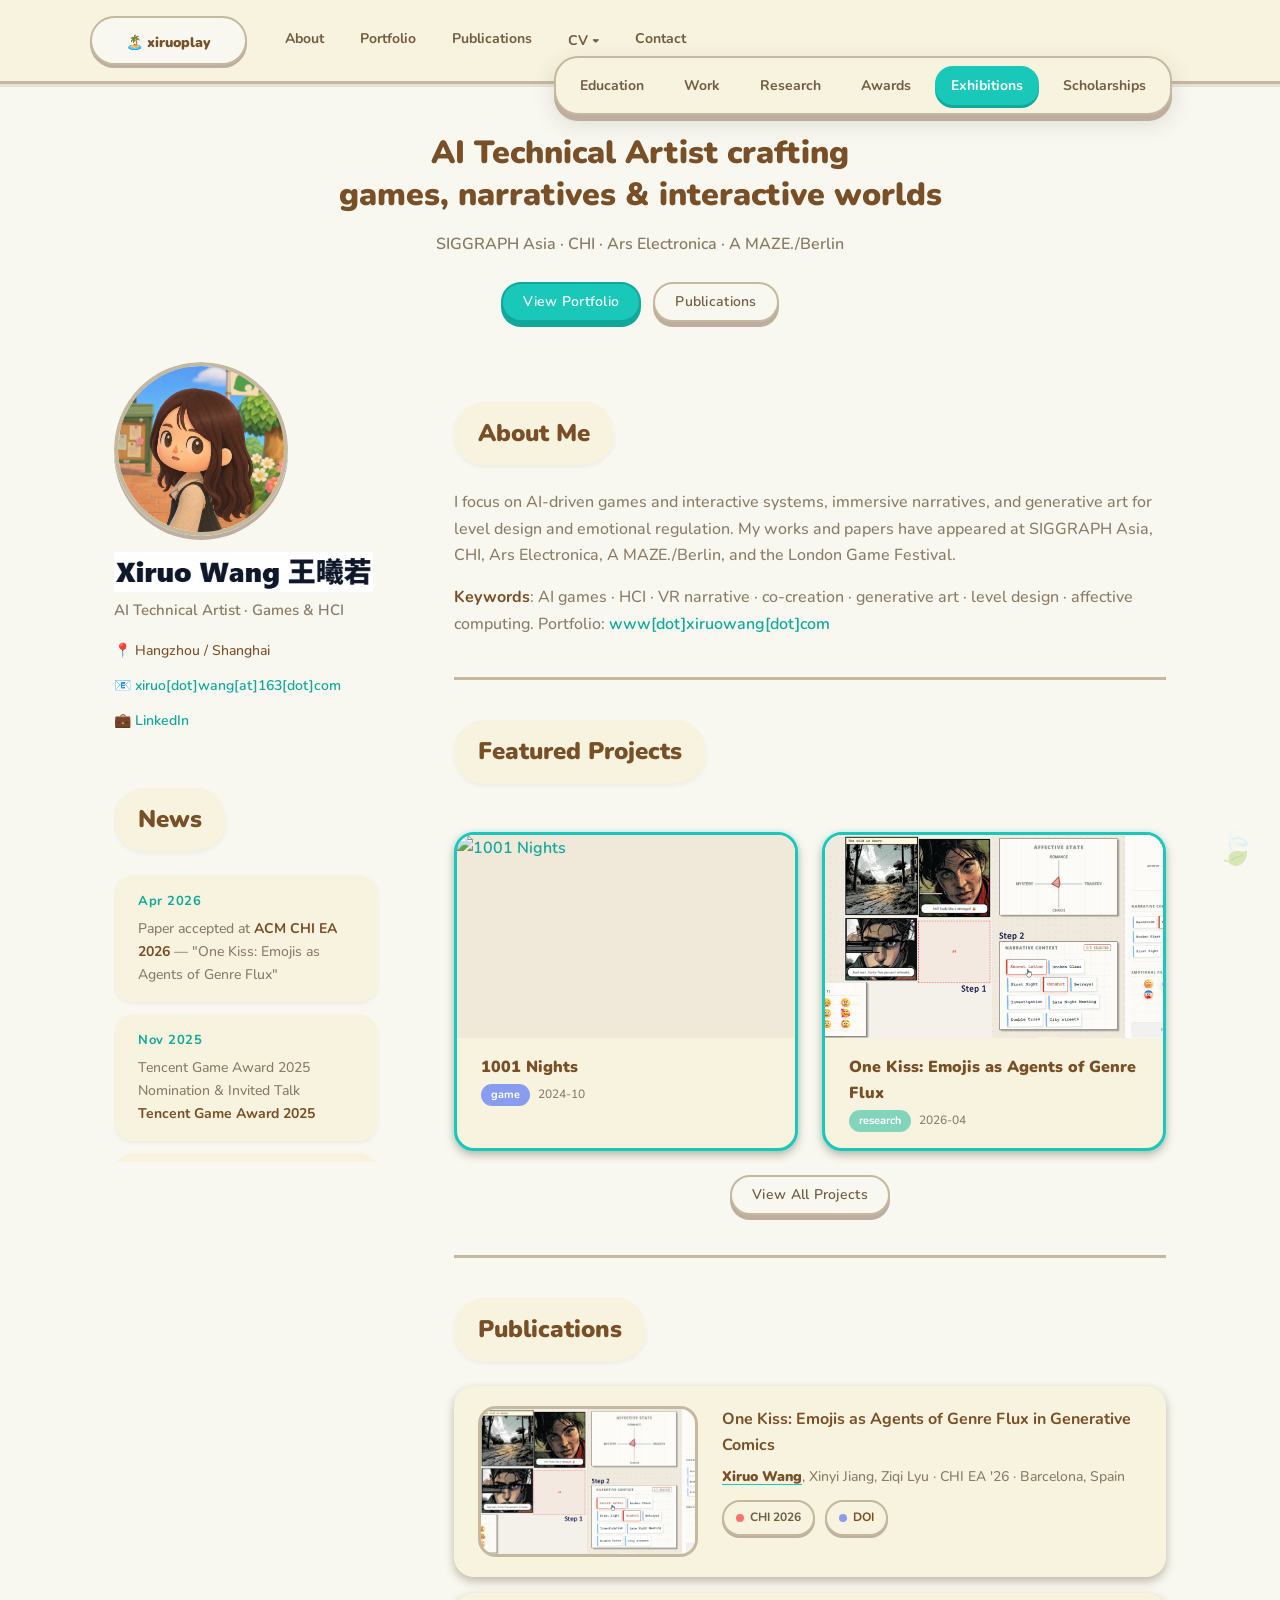
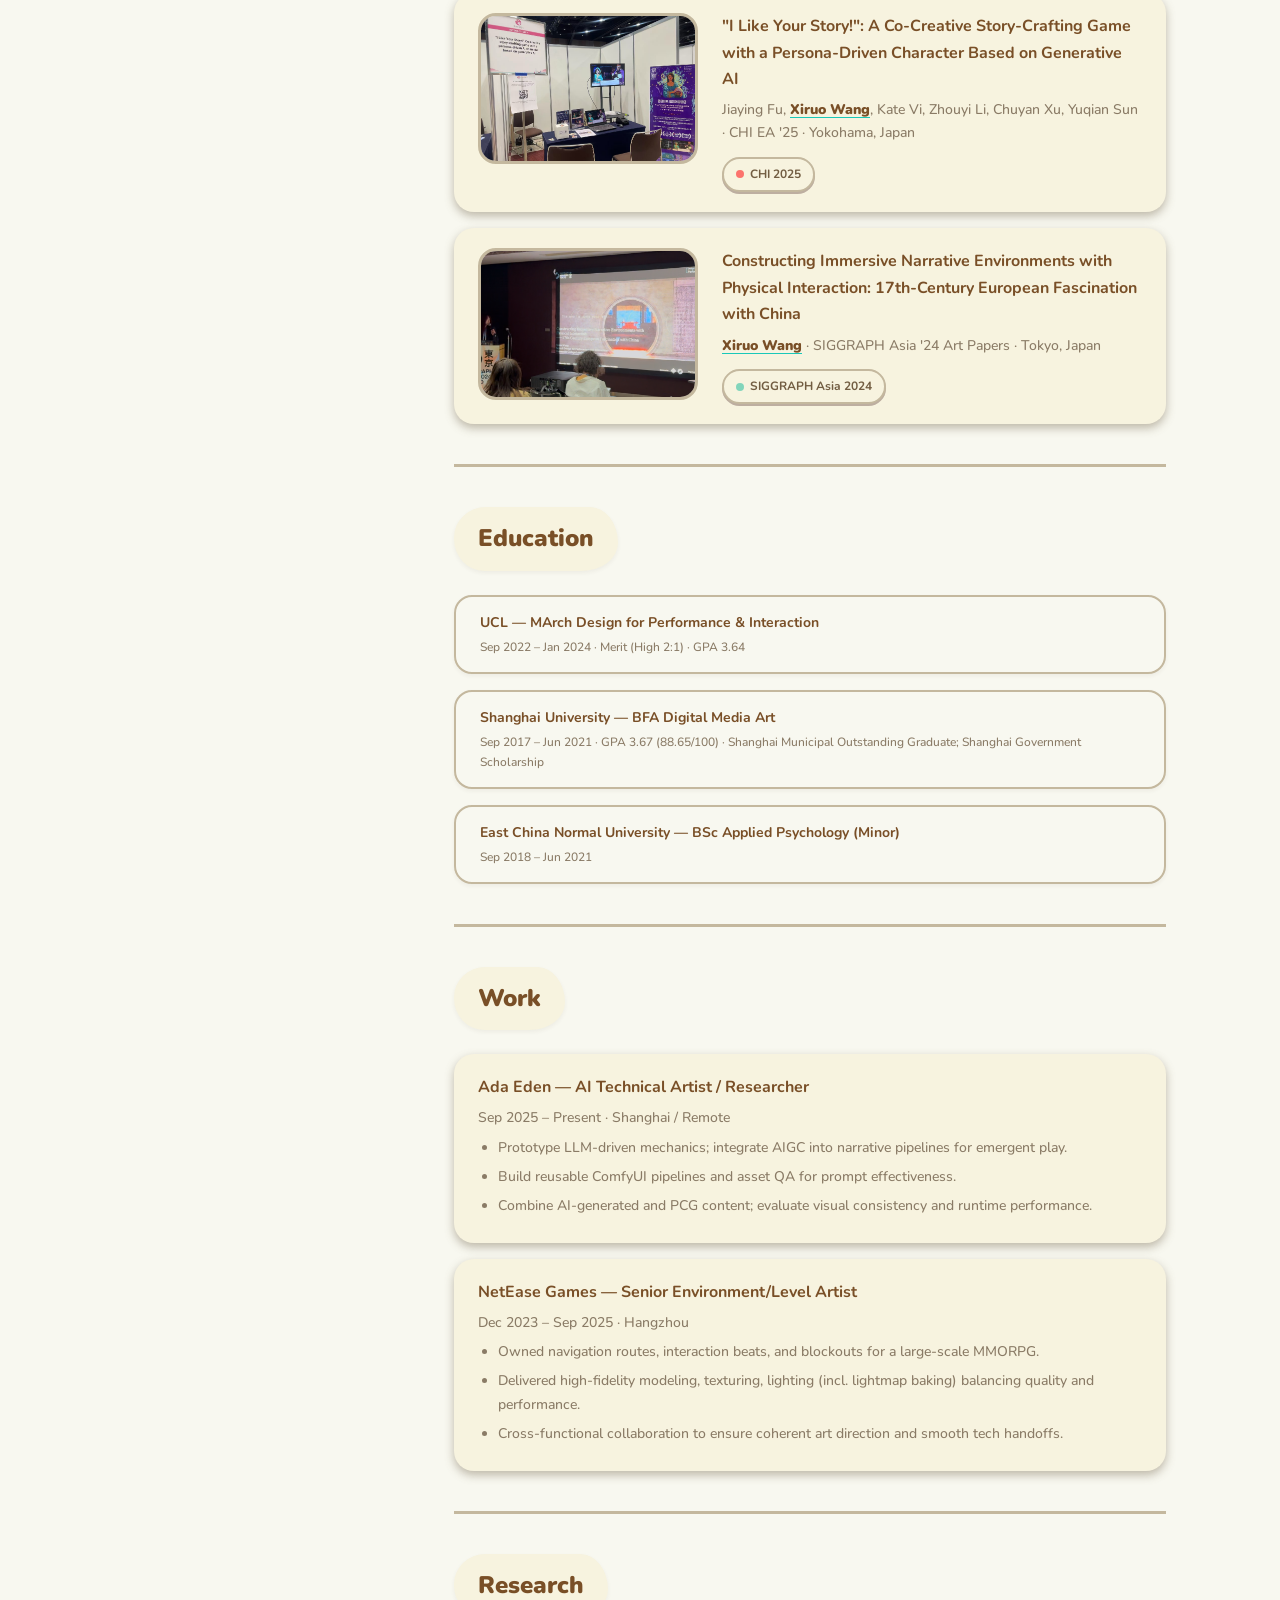
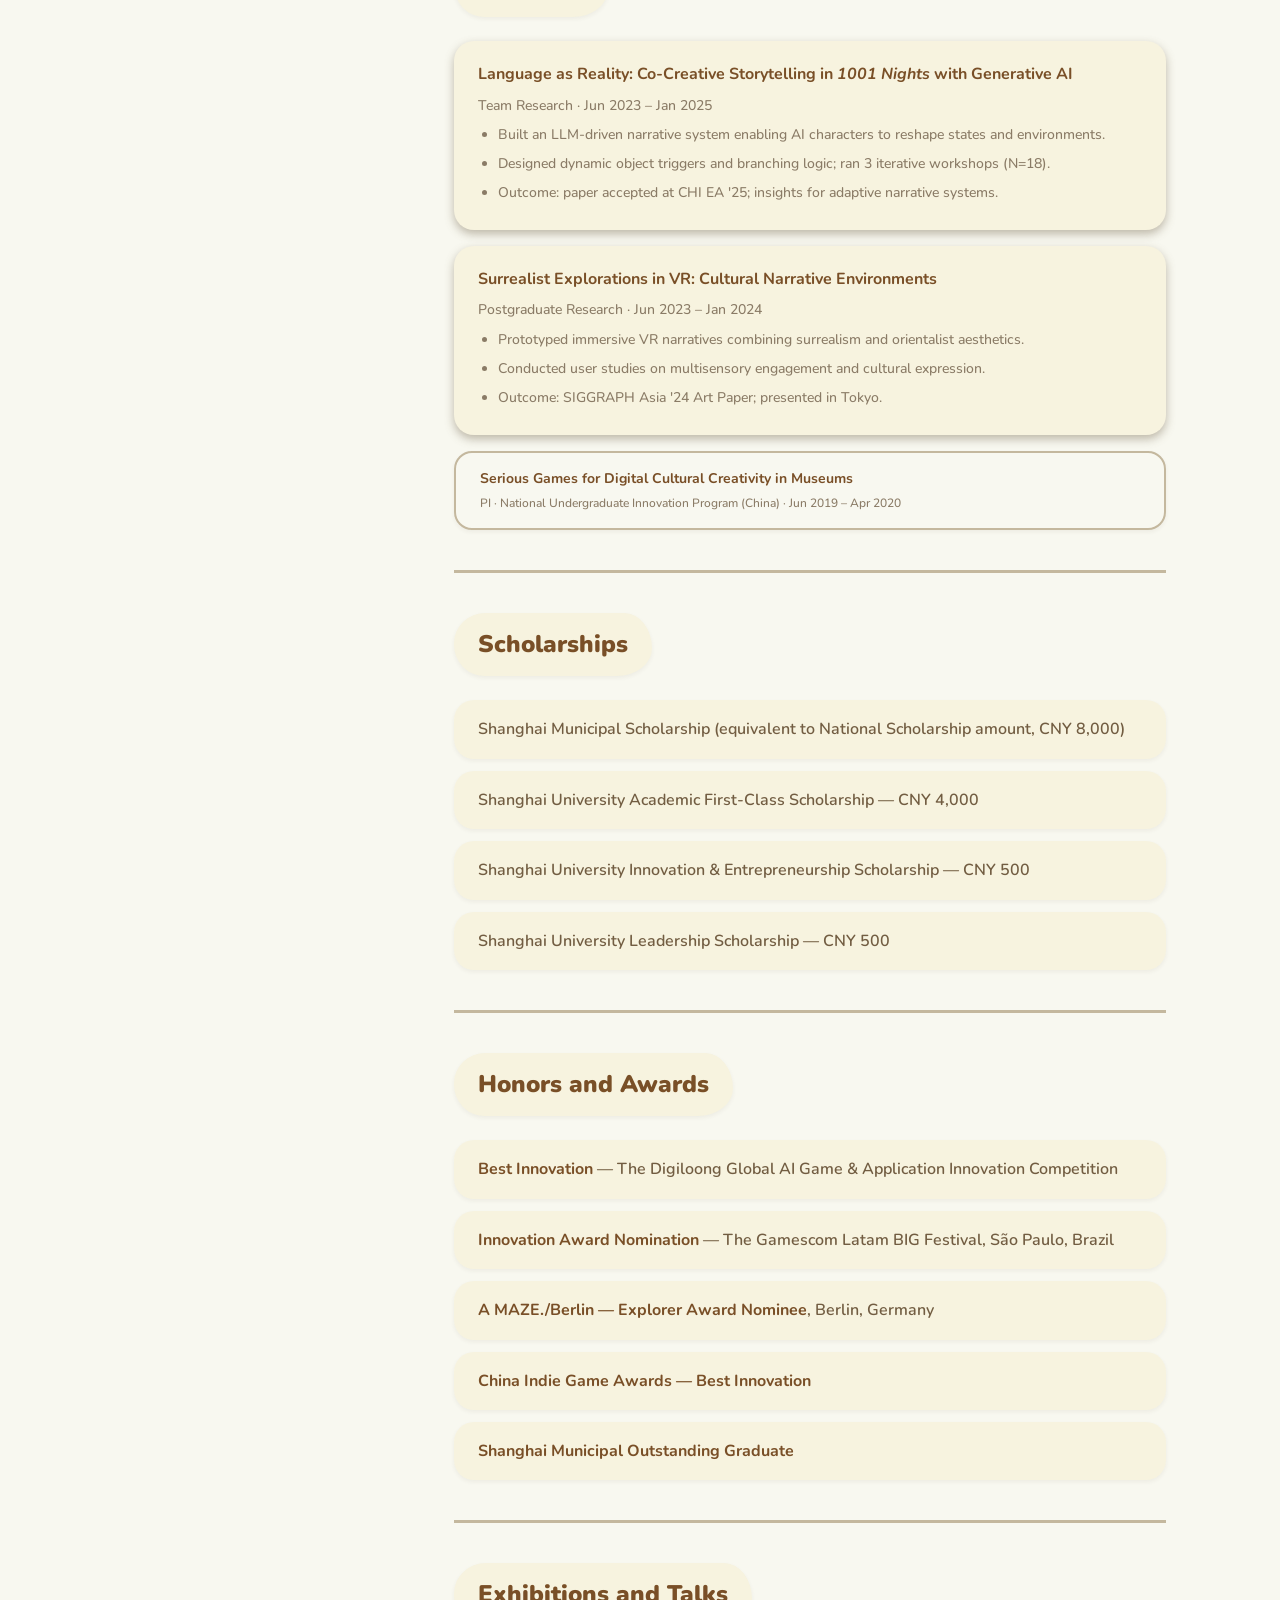
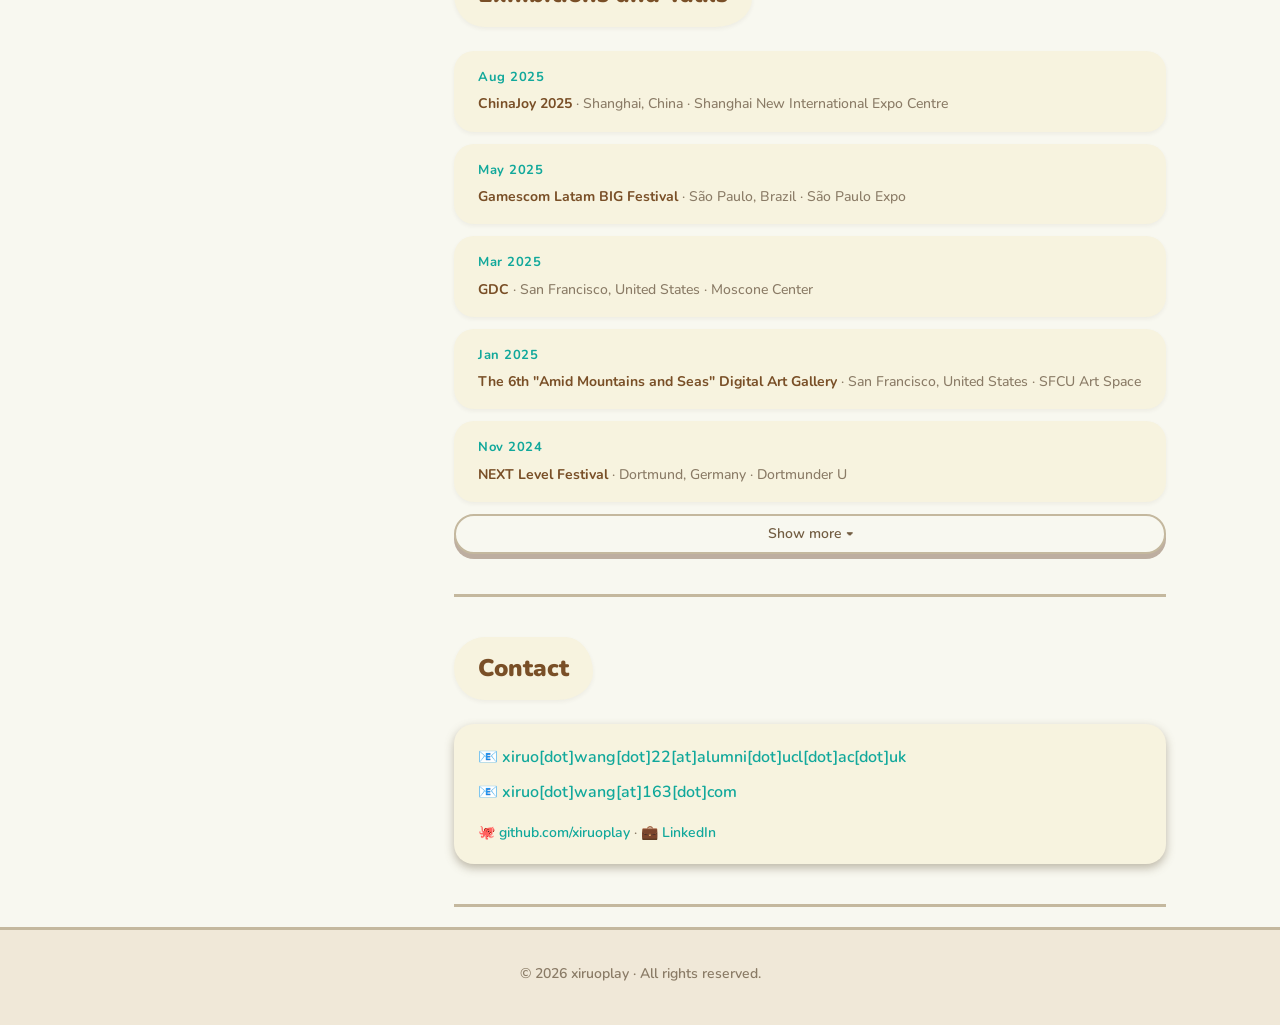
==== commit e737407d: "Update index.html" ====
--- a/index.html
+++ b/index.html
@@ -86,9 +86,7 @@
     }
     .nav-submenu {
       display: none;
-      position: absolute;
-      top: calc(100% + 8px);
-      left: 0;
+      position: fixed;
       background: var(--animal-bg-card);
       border: 2.5px solid var(--animal-border-light);
       border-radius: var(--animal-radius-lg);
@@ -96,7 +94,7 @@
       padding: 8px;
       list-style: none;
       min-width: 150px;
-      z-index: 100;
+      z-index: 200;
       animation: animal-zoom-in 0.2s ease;
     }
     .nav-dropdown.open .nav-submenu { display: block; }
@@ -114,10 +112,11 @@
       background: var(--animal-primary-bg);
       color: var(--animal-primary-active);
     }
-    /* Mobile: submenu becomes inline */
+    /* Mobile: submenu becomes inline, override fixed positioning */
     @media (max-width: 600px) {
       .nav-submenu {
-        position: static;
+        position: static !important;
+        top: auto !important; left: auto !important;
         box-shadow: none;
         border: none;
         padding: 0 0 0 16px;
@@ -128,13 +127,10 @@
       .nav-drop-btn { width: 100%; text-align: center; }
     }
 
-    /* Draggable nav tags */
-    .toc li { user-select: none; }
-    .toc li a, .nav-drop-btn { cursor: grab; }
-    .toc li.dragging a, .toc li.dragging .nav-drop-btn { cursor: grabbing; opacity: 0.7; }
-    .toc li.returning a, .toc li.returning .nav-drop-btn {
-      transition: transform 0.5s cubic-bezier(0.34, 1.56, 0.64, 1);
-    }
+    /* Draggable .logo tags (conference badges) */
+    .logo { cursor: grab; user-select: none; }
+    .logo.dragging { cursor: grabbing; opacity: 0.75; z-index: 20; }
+    .logo.returning { transition: transform 0.55s cubic-bezier(0.34, 1.56, 0.64, 1) !important; }
   </style>
 </head>
 <body>
@@ -406,16 +402,31 @@
     setupToggleList('news-list', 'news-toggle', 3);
     setupToggleList('exhibit-list', 'exhibit-toggle', 5);
 
-    // CV dropdown
+    // CV dropdown — uses fixed positioning to escape overflow:auto clipping
     const dropdowns = document.querySelectorAll('.nav-dropdown');
     dropdowns.forEach(dd => {
       const btn = dd.querySelector('.nav-drop-btn');
+      const submenu = dd.querySelector('.nav-submenu');
+
+      function positionSubmenu() {
+        const rect = btn.getBoundingClientRect();
+        submenu.style.top = (rect.bottom + 6) + 'px';
+        submenu.style.left = rect.left + 'px';
+      }
+
       btn.addEventListener('click', (e) => {
         e.stopPropagation();
-        const isOpen = dd.classList.toggle('open');
-        btn.setAttribute('aria-expanded', String(isOpen));
+        const isOpen = !dd.classList.contains('open');
+        // Close all first
+        dropdowns.forEach(d => { d.classList.remove('open'); d.querySelector('.nav-drop-btn').setAttribute('aria-expanded', 'false'); });
+        if (isOpen) {
+          dd.classList.add('open');
+          btn.setAttribute('aria-expanded', 'true');
+          positionSubmenu();
+        }
       });
-      dd.querySelector('.nav-submenu').addEventListener('click', () => {
+
+      submenu.addEventListener('click', () => {
         dd.classList.remove('open');
         btn.setAttribute('aria-expanded', 'false');
       });
@@ -427,39 +438,40 @@
       });
     });
 
-    // Draggable nav tags — drag freely, spring back after 1.5s
+    // Draggable .logo tags (conference badges) — spring back after 1.5s
     (function() {
-      const tags = document.querySelectorAll('.toc > li');
-      tags.forEach(li => {
+      function makeDraggable(el) {
         let startX = 0, startY = 0, dx = 0, dy = 0;
         let returnTimer = null;
 
+        el.addEventListener('mousedown', onDown);
+        el.addEventListener('touchstart', onDown, { passive: true });
+
         function onDown(e) {
-          // Don't drag if clicking a link/button for navigation
           if (e.type === 'mousedown' && e.button !== 0) return;
           const isTouch = e.type === 'touchstart';
           const cx = isTouch ? e.touches[0].clientX : e.clientX;
           const cy = isTouch ? e.touches[0].clientY : e.clientY;
           startX = cx - dx;
           startY = cy - dy;
-          li.classList.add('dragging');
-          li.classList.remove('returning');
           if (returnTimer) clearTimeout(returnTimer);
-          li.style.transition = 'none';
-          li.style.position = 'relative';
-          li.style.zIndex = '20';
+          el.classList.add('dragging');
+          el.classList.remove('returning');
+          el.style.transition = 'opacity 0.2s, box-shadow 0.2s';
+          el.style.position = 'relative';
+          el.style.zIndex = '50';
 
           const onMove = (ev) => {
             const mx = ev.touches ? ev.touches[0].clientX : ev.clientX;
             const my = ev.touches ? ev.touches[0].clientY : ev.clientY;
             dx = mx - startX;
             dy = my - startY;
-            li.style.transform = `translate(${dx}px, ${dy}px)`;
+            el.style.transform = `translate(${dx}px, ${dy}px)`;
           };
+
           const onUp = (ev) => {
-            // If barely moved, treat as click — do nothing extra
             const moved = Math.abs(dx) > 4 || Math.abs(dy) > 4;
-            li.classList.remove('dragging');
+            el.classList.remove('dragging');
             document.removeEventListener('mousemove', onMove);
             document.removeEventListener('mouseup', onUp);
             document.removeEventListener('touchmove', onMove);
@@ -467,30 +479,31 @@
 
             if (!moved) return;
 
-            // Prevent the click from navigating
-            ev.preventDefault && ev.preventDefault();
-
-            // Spring back after 1.5s
+            // Block click-through after drag
+            const blockClick = (ev2) => { ev2.preventDefault(); ev2.stopPropagation(); };
+            el.addEventListener('click', blockClick, { once: true });
+
             returnTimer = setTimeout(() => {
-              li.classList.add('returning');
-              li.style.transition = '';
-              li.style.transform = 'translate(0,0)';
+              el.classList.add('returning');
+              el.style.transition = '';
+              el.style.transform = 'translate(0,0)';
               dx = 0; dy = 0;
               setTimeout(() => {
-                li.classList.remove('returning');
-                li.style.zIndex = '';
+                el.classList.remove('returning');
+                el.style.zIndex = '';
+                el.style.position = '';
               }, 600);
             }, 1500);
           };
+
           document.addEventListener('mousemove', onMove);
           document.addEventListener('mouseup', onUp);
           document.addEventListener('touchmove', onMove, { passive: true });
           document.addEventListener('touchend', onUp);
         }
-
-        li.addEventListener('mousedown', onDown);
-        li.addEventListener('touchstart', onDown, { passive: true });
-      });
+      }
+
+      document.querySelectorAll('.logo').forEach(makeDraggable);
     })();
 
     // Load featured portfolio items
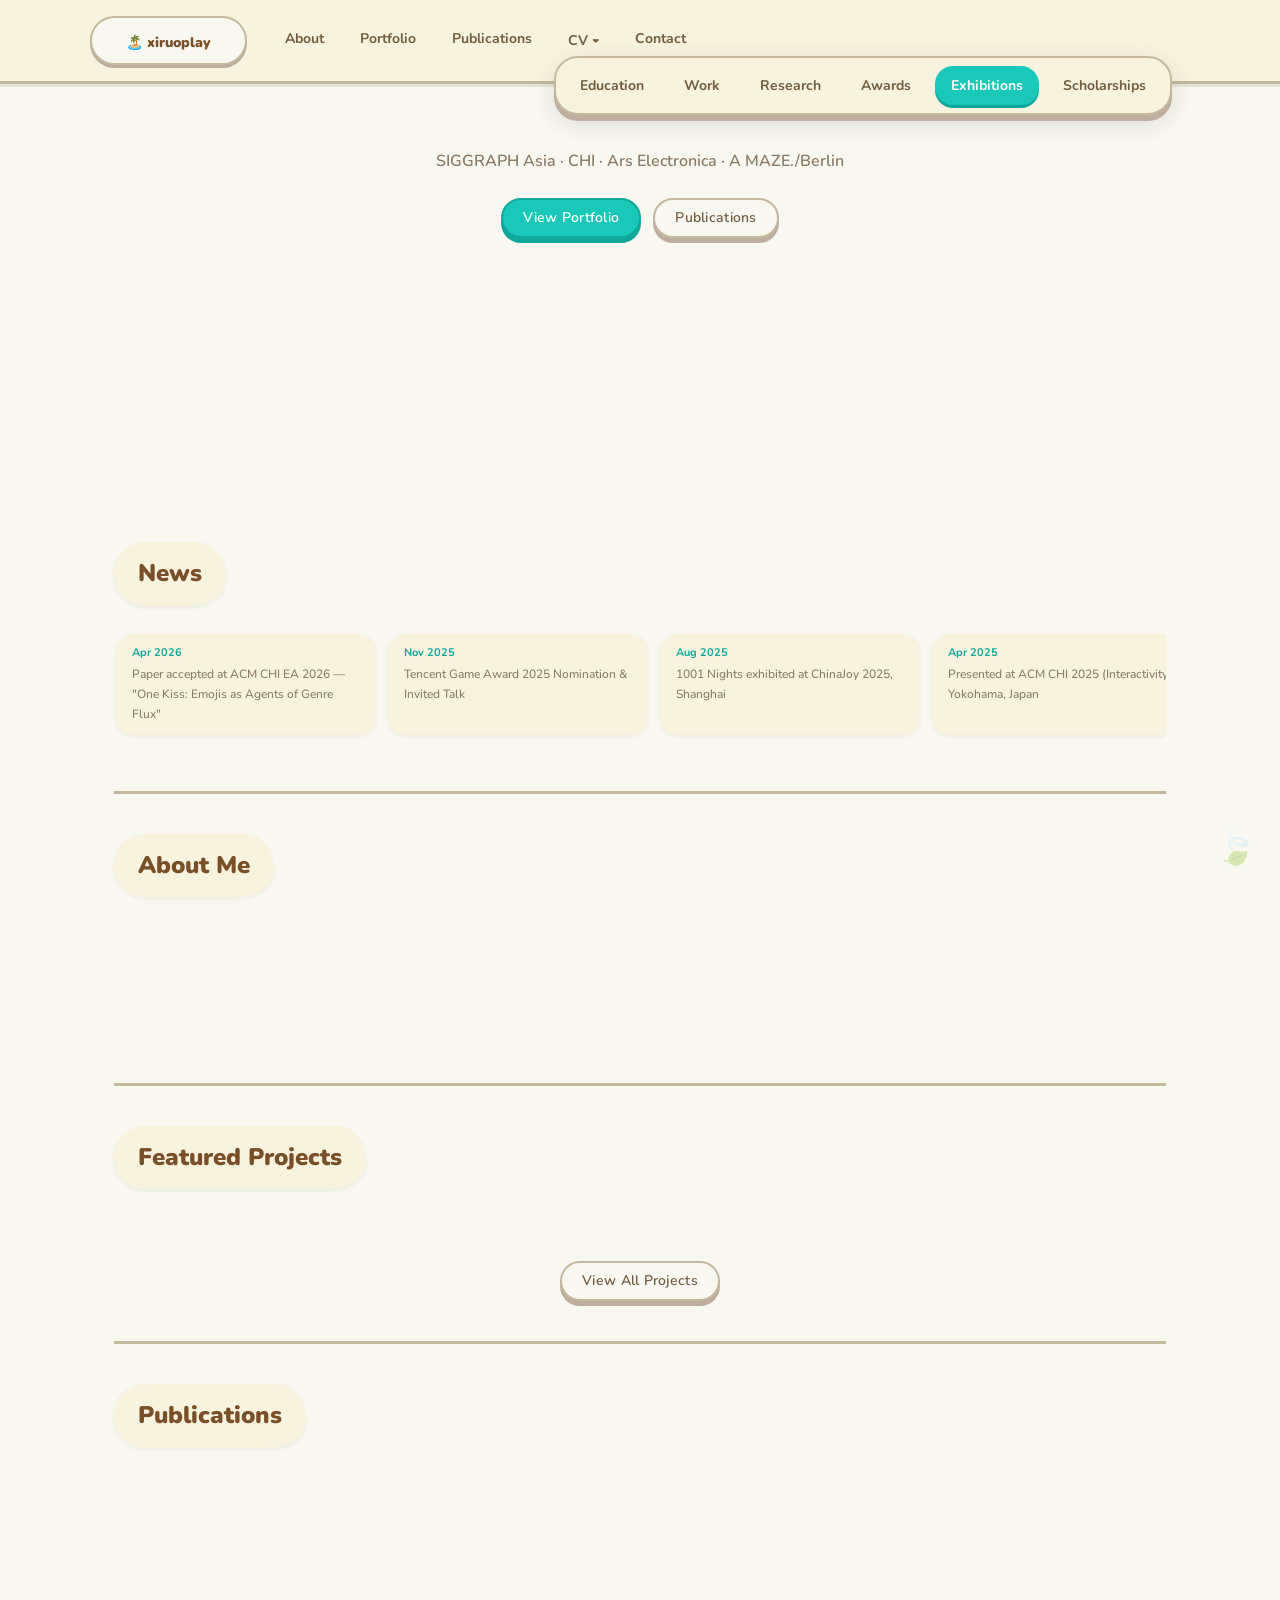
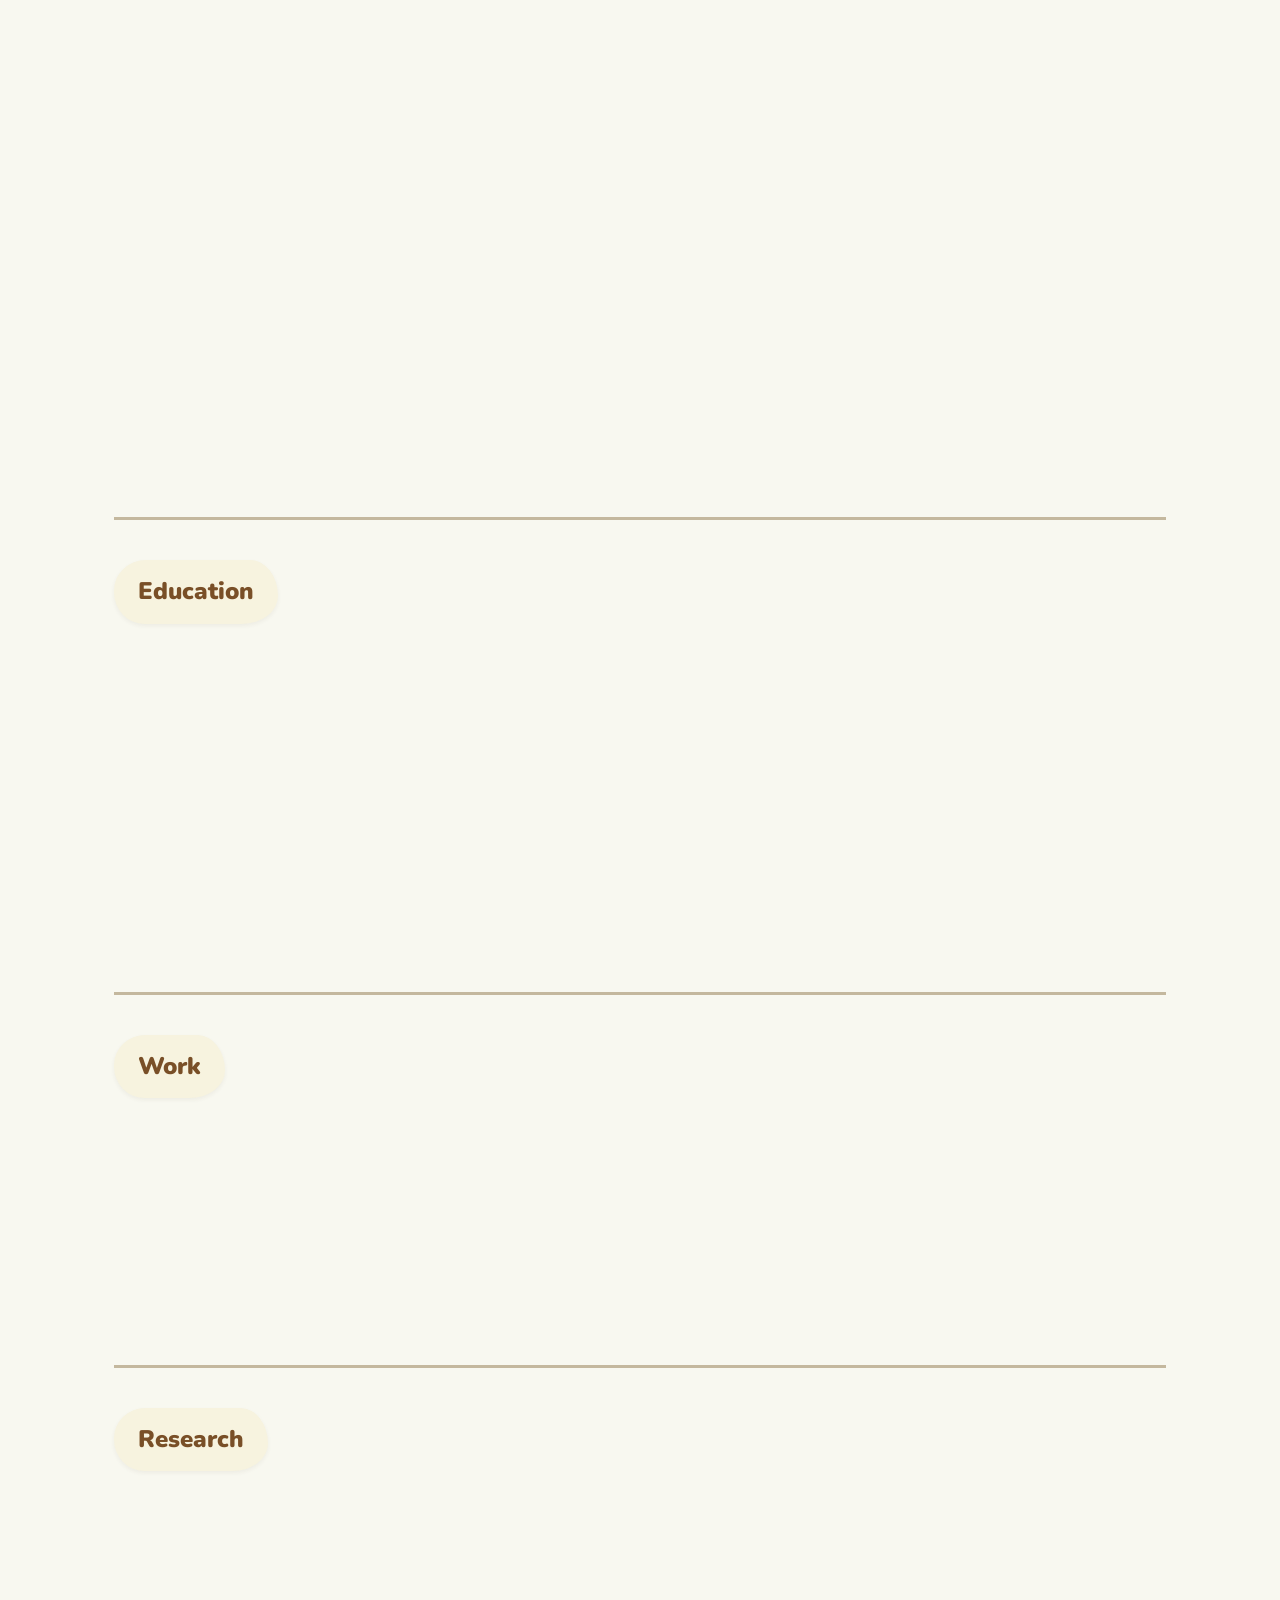
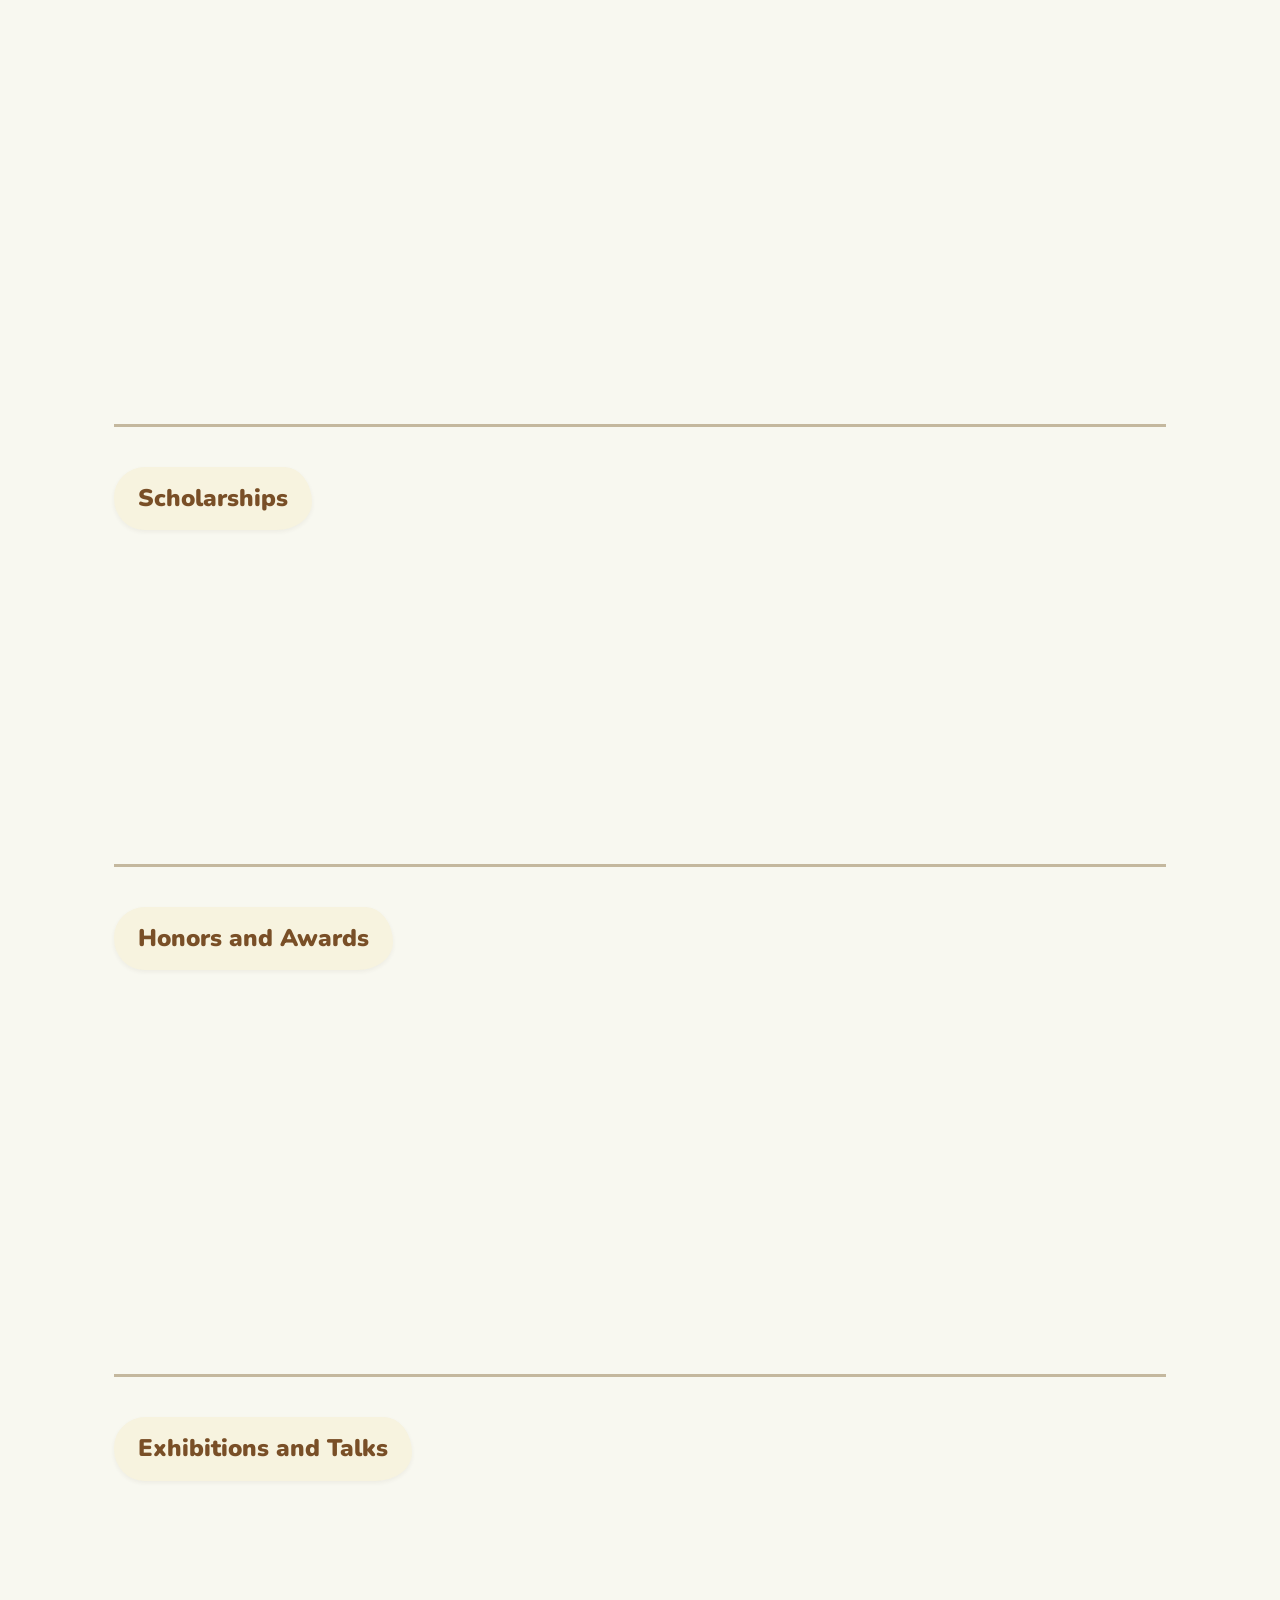
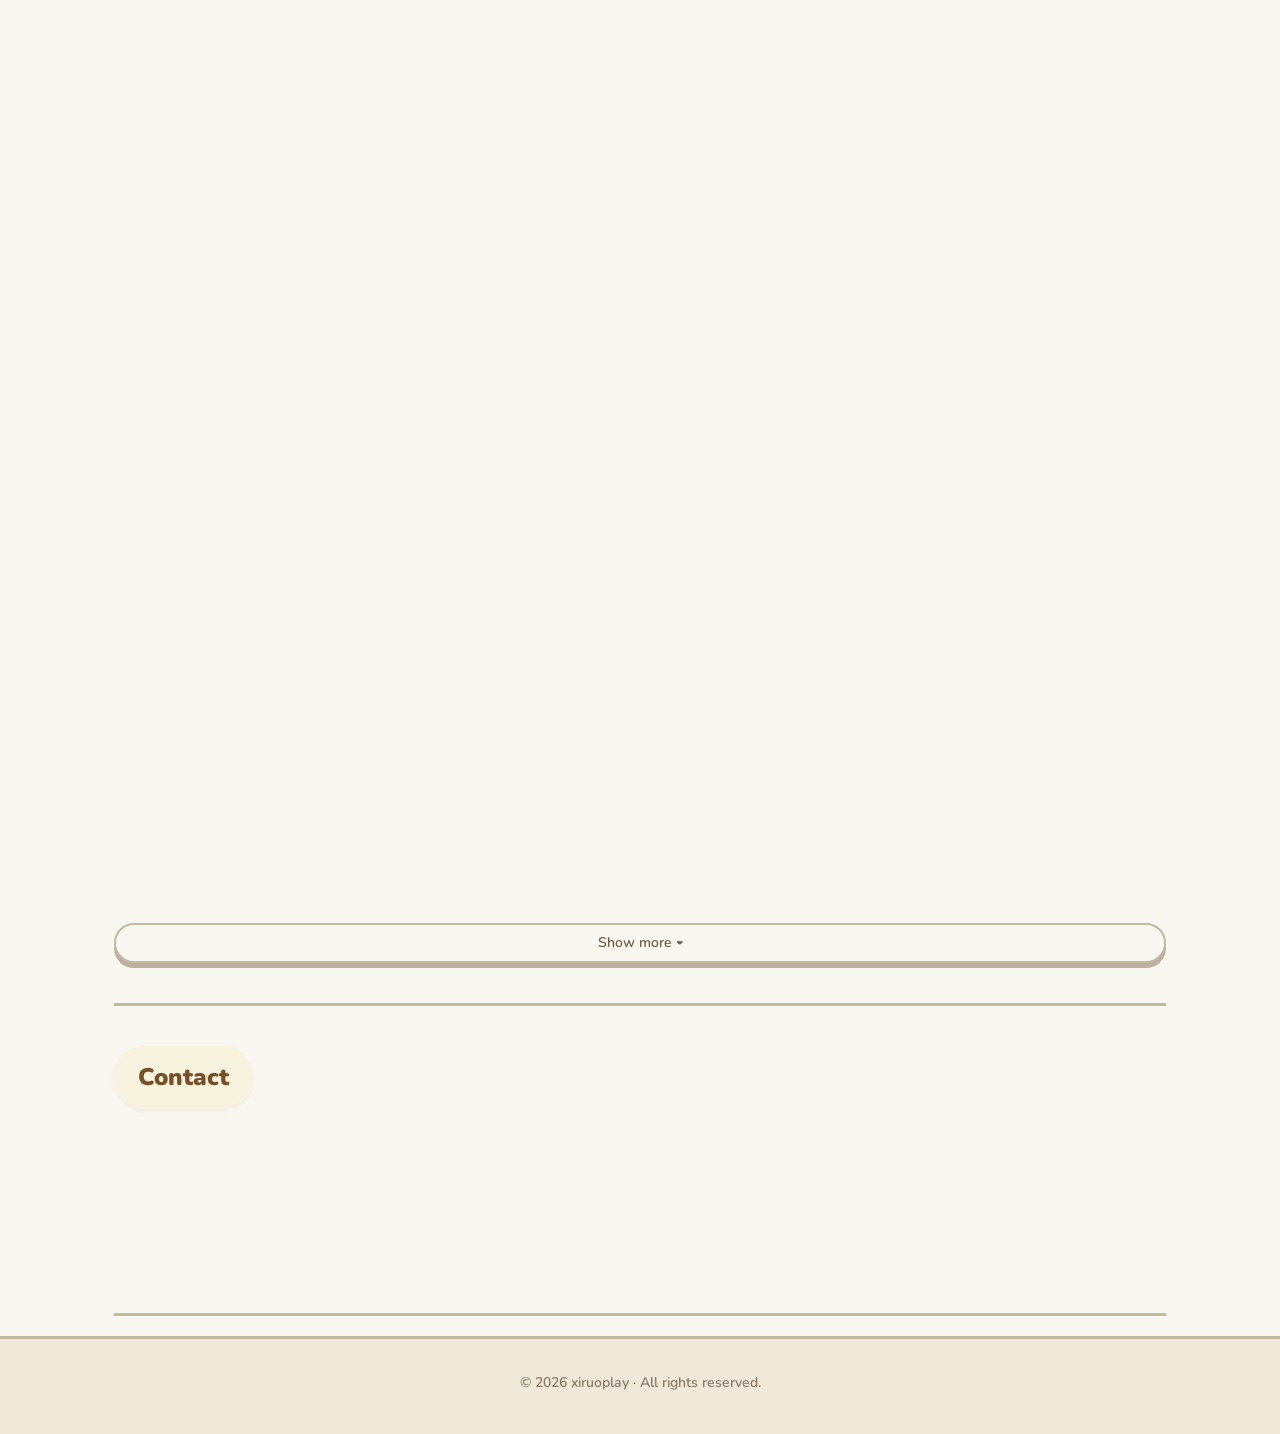
==== commit 23a98521: "Update index.html" ====
--- a/index.html
+++ b/index.html
@@ -17,123 +17,296 @@
   <link href="https://fonts.googleapis.com/css2?family=Nunito:wght@500;700;900&family=Zen+Maru+Gothic:wght@500;700;900&family=M+PLUS+Rounded+1c:wght@500;700;900&display=swap" rel="stylesheet">
   <link rel="stylesheet" href="style.css">
   <style>
-    /* Index-specific: layout */
-    main { display: grid; grid-template-columns: 280px 1fr; gap: 60px; padding: 40px 0; }
-    .sidebar {
-      position: sticky; top: 80px; align-self: start;
-      max-height: calc(100vh - 100px); overflow-y: auto;
-      padding-right: var(--animal-spacing-lg);
-      scrollbar-width: thin; scrollbar-color: var(--animal-border-light) transparent;
-    }
-    .sidebar::-webkit-scrollbar { width: 4px; }
-    .sidebar::-webkit-scrollbar-track { background: transparent; }
-    .sidebar::-webkit-scrollbar-thumb { background-color: transparent; border-radius: 4px; }
-    .sidebar:hover::-webkit-scrollbar-thumb { background-color: var(--animal-border-light); }
-
-    /* Avatar swap on hover */
-    .avatar-wrap {
+    /* ── Layout: single column, sidebar becomes floating avatar on scroll ── */
+    main { display: block; padding: 40px 0; }
+
+    /* Profile card (full, shown at top) */
+    .profile-card {
+      display: flex;
+      align-items: center;
+      gap: 32px;
+      padding: 32px 40px;
+      background: var(--animal-bg-card);
+      border-radius: 28px;
+      box-shadow: var(--animal-shadow-card);
+      margin-bottom: 40px;
+      transition: all 0.4s var(--animal-ease);
+    }
+    .profile-card .avatar-wrap {
       position: relative;
-      width: 66%; max-width: 180px;
-      aspect-ratio: 1/1;
+      width: 120px; height: 120px;
       border-radius: 50%;
       box-shadow: 0 4px 0 0 #bdaea0;
-      transition: transform var(--animal-duration-base) var(--animal-ease),
-                  box-shadow var(--animal-duration-base) var(--animal-ease);
-      /* Ensure height is computed from aspect-ratio */
       overflow: hidden;
-    }
-    .avatar-wrap:hover {
-      transform: translateY(-3px);
-      box-shadow: 0 7px 0 0 #bdaea0;
-    }
-    .avatar {
+      flex-shrink: 0;
+      transition: all 0.4s var(--animal-ease);
+    }
+    .profile-card .avatar {
       border-radius: 50%;
       border: 4px solid var(--animal-border-light);
-      background: var(--animal-bg-card);
       width: 100%; height: 100%;
       object-fit: cover;
       position: absolute; inset: 0;
       transition: opacity 0.35s ease;
       display: block;
     }
-    .avatar-default { opacity: 1; }
-    .avatar-hover { opacity: 0; }
-    .avatar-wrap:hover .avatar-default { opacity: 0; }
-    .avatar-wrap:hover .avatar-hover { opacity: 1; }
-
-    .name { font-size: 28px; font-weight: 900; margin: var(--animal-spacing-lg) 0 6px; color: var(--animal-text); }
-    .title-role { color: var(--animal-text-body); margin: 0 0 var(--animal-spacing-lg); font-size: 15px; font-weight: 600; }
-    .meta { display: grid; gap: var(--animal-spacing-md); margin: var(--animal-spacing-lg) 0; font-size: var(--animal-font-size-base); }
-
-    /* CV dropdown */
+    .profile-card .avatar-default { opacity: 1; }
+    .profile-card .avatar-hover   { opacity: 0; }
+    .profile-card .avatar-wrap:hover .avatar-default { opacity: 0; }
+    .profile-card .avatar-wrap:hover .avatar-hover   { opacity: 1; }
+    .profile-card .avatar-wrap:hover { transform: translateY(-3px); box-shadow: 0 7px 0 0 #bdaea0; }
+
+    .profile-info { flex: 1; min-width: 0; }
+    .profile-info .name { font-size: 26px; font-weight: 900; color: var(--animal-text); margin-bottom: 4px; }
+    .profile-info .title-role { color: var(--animal-text-body); font-size: 14px; font-weight: 600; margin-bottom: 12px; }
+    .profile-info .meta { display: flex; gap: 20px; flex-wrap: wrap; font-size: 13px; }
+
+    /* Floating mini avatar (appears after scrolling) */
+    .floating-avatar {
+      position: fixed;
+      bottom: 28px; right: 28px;
+      width: 64px; height: 64px;
+      border-radius: 50%;
+      overflow: hidden;
+      border: 3px solid var(--animal-border-light);
+      box-shadow: 0 4px 0 0 #bdaea0;
+      cursor: pointer;
+      z-index: 50;
+      opacity: 0;
+      transform: scale(0.6) translateY(20px);
+      transition: opacity 0.4s var(--animal-ease), transform 0.4s cubic-bezier(0.34,1.56,0.64,1);
+      background: var(--animal-bg-card);
+    }
+    .floating-avatar.visible {
+      opacity: 1;
+      transform: scale(1) translateY(0);
+    }
+    .floating-avatar:hover { transform: scale(1.1) translateY(-2px); box-shadow: 0 6px 0 0 #bdaea0; }
+    .floating-avatar img { width: 100%; height: 100%; object-fit: cover; display: block; }
+
+    /* Tooltip on floating avatar */
+    .floating-avatar::after {
+      content: "Back to top ↑";
+      position: absolute;
+      bottom: calc(100% + 10px);
+      right: 0;
+      white-space: nowrap;
+      background: var(--animal-bg-card);
+      border: 2px solid var(--animal-border-light);
+      border-radius: var(--animal-radius-pill);
+      padding: 4px 12px;
+      font-family: var(--animal-font-family);
+      font-size: 11px; font-weight: 700;
+      color: var(--animal-text-brown);
+      box-shadow: 0 2px 0 0 #bdaea0;
+      opacity: 0;
+      transition: opacity 0.2s ease;
+      pointer-events: none;
+    }
+    .floating-avatar:hover::after { opacity: 1; }
+
+    /* ── News strip (horizontal scroll) ── */
+    .news-strip {
+      overflow-x: auto;
+      scrollbar-width: none;
+      display: flex;
+      gap: 12px;
+      padding: 4px 2px 8px;
+      margin-bottom: 8px;
+    }
+    .news-strip::-webkit-scrollbar { display: none; }
+    .news-chip {
+      flex-shrink: 0;
+      max-width: 260px;
+      padding: 10px 16px;
+      background: var(--animal-bg-card);
+      border-radius: 18px;
+      box-shadow: var(--animal-shadow-sm);
+      font-size: 12px; font-weight: 500;
+      color: var(--animal-text-body);
+      transition: all 0.25s ease;
+    }
+    .news-chip:hover { transform: translateY(-3px); box-shadow: 0 6px 14px rgba(114,93,66,0.12); }
+    .news-chip time { color: var(--animal-primary-active); font-weight: 700; display: block; font-size: 11px; margin-bottom: 3px; }
+
+    /* ── CV dropdown ── */
     .nav-dropdown { position: relative; }
     .nav-drop-btn {
       padding: 6px 14px;
       font-family: var(--animal-font-family);
-      font-weight: 700;
-      font-size: var(--animal-font-size-base);
+      font-weight: 700; font-size: var(--animal-font-size-base);
       color: var(--animal-text-brown);
-      background: transparent;
-      border: none;
+      background: transparent; border: none;
       border-radius: var(--animal-radius-pill);
-      cursor: pointer;
-      white-space: nowrap;
+      cursor: pointer; white-space: nowrap;
       transition: all var(--animal-duration-base) var(--animal-ease);
     }
     .nav-drop-btn:hover, .nav-dropdown.open .nav-drop-btn {
-      background: var(--animal-primary-bg);
-      color: var(--animal-primary-active);
+      background: var(--animal-primary-bg); color: var(--animal-primary-active);
     }
     .nav-submenu {
-      display: none;
-      position: fixed;
+      display: none; position: fixed;
       background: var(--animal-bg-card);
       border: 2.5px solid var(--animal-border-light);
       border-radius: var(--animal-radius-lg);
       box-shadow: 0 6px 0 0 #bdaea0, var(--animal-shadow-lg);
-      padding: 8px;
-      list-style: none;
-      min-width: 150px;
-      z-index: 200;
-      animation: animal-zoom-in 0.2s ease;
+      padding: 8px; list-style: none; min-width: 150px;
+      z-index: 200; animation: animal-zoom-in 0.2s ease;
     }
     .nav-dropdown.open .nav-submenu { display: block; }
     .nav-submenu li a {
-      display: block;
-      padding: 8px 16px;
+      display: block; padding: 8px 16px;
       border-radius: var(--animal-radius-base);
-      font-weight: 700;
-      font-size: var(--animal-font-size-base);
-      color: var(--animal-text-brown);
-      white-space: nowrap;
+      font-weight: 700; font-size: var(--animal-font-size-base);
+      color: var(--animal-text-brown); white-space: nowrap;
       transition: all var(--animal-duration-base) var(--animal-ease);
     }
-    .nav-submenu li a:hover {
-      background: var(--animal-primary-bg);
-      color: var(--animal-primary-active);
-    }
-    /* Mobile: submenu becomes inline, override fixed positioning */
+    .nav-submenu li a:hover { background: var(--animal-primary-bg); color: var(--animal-primary-active); }
     @media (max-width: 600px) {
-      .nav-submenu {
-        position: static !important;
-        top: auto !important; left: auto !important;
-        box-shadow: none;
-        border: none;
-        padding: 0 0 0 16px;
-        animation: none;
-        background: transparent;
-      }
-      .nav-dropdown.open .nav-submenu { display: block; }
+      .nav-submenu { position: static !important; top: auto !important; left: auto !important; box-shadow: none; border: none; padding: 0 0 0 16px; animation: none; background: transparent; }
       .nav-drop-btn { width: 100%; text-align: center; }
     }
 
-    /* Draggable .logo tags (conference badges) */
+    /* ── Draggable .logo tags ── */
     .logo { cursor: grab; user-select: none; }
     .logo.dragging { cursor: grabbing; opacity: 0.75; z-index: 20; }
-    .logo.returning { transition: transform 0.55s cubic-bezier(0.34, 1.56, 0.64, 1) !important; }
+    .logo.returning { transition: transform 0.55s cubic-bezier(0.34,1.56,0.64,1) !important; }
+
+    /* ── Scroll-triggered entrance animation ── */
+    .reveal {
+      opacity: 0;
+      transform: translateY(28px) scale(0.97);
+      transition: opacity 0.55s var(--animal-ease), transform 0.55s cubic-bezier(0.34,1.2,0.64,1);
+    }
+    .reveal.visible {
+      opacity: 1;
+      transform: translateY(0) scale(1);
+    }
+
+    /* ── Timeline (Work + Education) ── */
+    .timeline { position: relative; padding-left: 36px; }
+    .timeline::before {
+      content: '';
+      position: absolute; left: 10px; top: 8px; bottom: 8px; width: 3px;
+      background: linear-gradient(to bottom, var(--animal-primary), var(--animal-border-light));
+      border-radius: 2px;
+    }
+    .tl-item {
+      position: relative; margin-bottom: 20px;
+      background: var(--animal-bg-card);
+      border-radius: 20px;
+      box-shadow: var(--animal-shadow-sm);
+      overflow: hidden;
+      cursor: pointer;
+      transition: all 0.3s ease;
+    }
+    .tl-item:hover { transform: translateY(-3px); box-shadow: var(--animal-shadow-card); }
+    .tl-item::before {
+      content: '';
+      position: absolute; left: -30px; top: 22px;
+      width: 14px; height: 14px; border-radius: 50%;
+      background: var(--animal-primary);
+      border: 3px solid var(--animal-bg);
+      box-shadow: 0 0 0 2px var(--animal-primary);
+      transition: all 0.25s ease;
+    }
+    .tl-item.open::before { background: var(--animal-warning); box-shadow: 0 0 0 2px var(--animal-warning); }
+    .tl-header {
+      display: flex; align-items: center; justify-content: space-between;
+      padding: 16px 20px; gap: 12px;
+    }
+    .tl-header-left { flex: 1; min-width: 0; }
+    .tl-title { font-weight: 700; color: var(--animal-text); font-size: 15px; }
+    .tl-sub { color: var(--animal-text-body); font-size: 13px; margin-top: 3px; font-weight: 500; }
+    .tl-toggle {
+      width: 28px; height: 28px; border-radius: 50%;
+      border: 2px solid var(--animal-border-light);
+      background: var(--animal-bg);
+      box-shadow: 0 2px 0 0 #bdaea0;
+      font-size: 14px; cursor: pointer;
+      display: flex; align-items: center; justify-content: center;
+      color: var(--animal-text-brown); font-weight: 900;
+      transition: all 0.3s ease; flex-shrink: 0;
+    }
+    .tl-item.open .tl-toggle { transform: rotate(45deg); background: var(--animal-primary); color: #fff; border-color: var(--animal-primary-active); box-shadow: 0 2px 0 0 var(--animal-primary-active); }
+    .tl-body {
+      max-height: 0; overflow: hidden;
+      transition: max-height 0.4s cubic-bezier(0.4,0,0.2,1), padding 0.4s ease;
+      padding: 0 20px;
+    }
+    .tl-item.open .tl-body { max-height: 300px; padding: 0 20px 16px; }
+    .tl-body ul { margin: 0; padding-left: 18px; }
+    .tl-body ul li { margin-bottom: 6px; font-size: 13px; color: var(--animal-text-body); font-weight: 500; }
+
+    /* ── Collected badge ── */
+    .collected-badge {
+      position: absolute; top: -10px; right: -10px;
+      background: var(--animal-success);
+      color: #fff;
+      font-family: var(--animal-font-family);
+      font-size: 11px; font-weight: 900;
+      padding: 4px 10px;
+      border-radius: var(--animal-radius-pill);
+      border: 2px solid #fff;
+      box-shadow: 0 2px 0 0 var(--animal-success-active);
+      pointer-events: none;
+      z-index: 10;
+      animation: badge-pop 0.4s cubic-bezier(0.34,1.56,0.64,1) forwards;
+      white-space: nowrap;
+    }
+    @keyframes badge-pop {
+      0% { opacity: 0; transform: scale(0.3) rotate(-15deg); }
+      100% { opacity: 1; transform: scale(1) rotate(0deg); }
+    }
+
+    /* ── Cursor particles canvas ── */
+    #cursor-canvas {
+      position: fixed; inset: 0;
+      pointer-events: none;
+      z-index: 9999;
+    }
+
+    /* ── Hero typewriter ── */
+    .hero-tagline .cursor-blink {
+      display: inline-block;
+      width: 3px; height: 1.1em;
+      background: var(--animal-primary);
+      margin-left: 2px;
+      vertical-align: middle;
+      border-radius: 2px;
+      animation: blink-cursor 0.7s step-end infinite;
+    }
+    @keyframes blink-cursor { 50% { opacity: 0; } }
+
+    /* ── Responsive adjustments ── */
+    @media (max-width: 1024px) {
+      .profile-card { flex-direction: column; text-align: center; padding: 24px; }
+      .profile-info .meta { justify-content: center; }
+    }
+    @media (max-width: 600px) {
+      .wrap { padding: 0 var(--animal-spacing-lg); }
+      .hamburger { display: flex; }
+      .nav { flex-wrap: wrap; gap: var(--animal-spacing-md); overflow-x: visible; white-space: normal; }
+      #nav-menu { display: none; width: 100%; order: 3; }
+      #nav-menu.open { display: block; }
+      .nav ul { flex-direction: column; gap: var(--animal-spacing-xs); padding: var(--animal-spacing-md) 0; white-space: normal; }
+      .nav a { display: block; padding: 10px var(--animal-spacing-lg); border-radius: var(--animal-radius-base); text-align: center; }
+      .nav a:hover { transform: none; }
+      .nav .brand { font-size: 16px; padding: 6px 16px; }
+      main { padding: 24px 0; }
+      section { padding: 24px 0; }
+      h2 { font-size: 20px; padding: var(--animal-spacing-sm) var(--animal-spacing-lg); display: block; }
+      .profile-card .avatar-wrap { width: 90px; height: 90px; }
+      .profile-info .name { font-size: 20px; }
+      footer { padding: 24px 0 32px; }
+      body::before { display: none; }
+    }
   </style>
 </head>
 <body>
+  <!-- Cursor particle canvas -->
+  <canvas id="cursor-canvas"></canvas>
+
   <header>
     <div class="wrap nav">
       <div class="brand"><a href="index.html">🏝️ xiruoplay</a></div>
@@ -164,7 +337,7 @@
 
   <!-- Hero -->
   <div class="wrap hero">
-    <div class="hero-tagline">AI Technical Artist crafting<br>games, narratives & interactive worlds</div>
+    <div class="hero-tagline" id="hero-tagline"></div>
     <div class="hero-sub">SIGGRAPH Asia · CHI · Ars Electronica · A MAZE./Berlin</div>
     <div class="hero-actions">
       <a href="portfolio.html" class="animal-btn animal-btn-primary">View Portfolio</a>
@@ -173,225 +346,279 @@
   </div>
 
   <main class="wrap">
-    <aside class="sidebar" id="about">
+    <!-- Profile card (full version, visible at top) -->
+    <div class="profile-card reveal" id="profile-card">
       <div class="avatar-wrap">
-        <img class="avatar avatar-default" src="figures/image2.png" alt="avatar of Xiruo Wang" onerror="this.onerror=null; this.src='https://ui-avatars.com/api/?name=Xiruo+Wang&size=400&background=19c8b9&color=fff';"/>
-        <img class="avatar avatar-hover" src="figures/image1.jpg" alt="avatar of Xiruo Wang" onerror="this.onerror=null; this.src='https://ui-avatars.com/api/?name=Xiruo+Wang&size=400&background=19c8b9&color=fff';"/>
+        <img class="avatar avatar-default" src="figures/image2.png" alt="avatar" onerror="this.onerror=null;this.src='https://ui-avatars.com/api/?name=Xiruo+Wang&size=400&background=19c8b9&color=fff';">
+        <img class="avatar avatar-hover"   src="figures/image1.jpg" alt="avatar" onerror="this.onerror=null;this.src='https://ui-avatars.com/api/?name=Xiruo+Wang&size=400&background=19c8b9&color=fff';">
       </div>
-      <div class="name"><img src="figures/name.png" alt="Xiruo Wang" onerror="this.outerHTML='<span>Xiruo Wang</span>'" style="max-height: 40px;"></div>
-      <div class="title-role">AI Technical Artist · Games & HCI</div>
-      <div class="meta">
-        <div>📍 Hangzhou / Shanghai</div>
-        <div>📧 <a href="mailto:xiruo.wang@163.com">xiruo[dot]wang[at]163[dot]com</a></div>
-        <div>💼 <a href="https://www.linkedin.com/in/xiruowang2023" target="_blank" rel="noreferrer">LinkedIn</a></div>
+      <div class="profile-info">
+        <div class="name"><img src="figures/name.png" alt="Xiruo Wang" onerror="this.outerHTML='<span>Xiruo Wang</span>'" style="max-height:36px; display:inline-block;"></div>
+        <div class="title-role">AI Technical Artist · Games & HCI</div>
+        <div class="meta">
+          <span>📍 Hangzhou / Shanghai</span>
+          <span>📧 <a href="mailto:xiruo.wang@163.com">xiruo[dot]wang[at]163[dot]com</a></span>
+          <span>💼 <a href="https://www.linkedin.com/in/xiruowang2023" target="_blank" rel="noreferrer">LinkedIn</a></span>
+        </div>
       </div>
-
-      <section id="news" class="news">
-        <h2>News</h2>
-        <ul id="news-list">
-          <li><time>Apr 2026</time> Paper accepted at <span class="act">ACM CHI EA 2026</span> — "One Kiss: Emojis as Agents of Genre Flux"</li>
-          <li><time>Nov 2025</time> Tencent Game Award 2025 Nomination &amp; Invited Talk <span class="act">Tencent Game Award 2025</span></li>
-          <li><time>Aug 2025</time> 1001 Nights exhibited at <span class="act">ChinaJoy 2025</span>, Shanghai</li>
-          <li><time>Apr 2025</time> Presented at <span class="act">ACM CHI 2025</span> (Interactivity), Yokohama, Japan</li>
-          <li><time>Feb 2025</time> Paper accepted at <span class="act">ACM CHI EA 2025</span> — "I Like Your Story!"</li>
-          <li><time>Dec 2024</time> Art Paper presented at <span class="act">SIGGRAPH Asia 2024</span>, Tokyo, Japan</li>
-          <li><time>Jan 2024</time> Graduated with a Merit Master's degree in Architecture from University College London 🎓</li>
-          <li><time>Oct 2024</time> AI-native game "1001 Nights" demo launched on <span class="act">Steam</span></li>
-          <li><time>Sep 2024</time> Invited talk at <span class="act">Ars Electronica 2024</span> — Expanded Animation Conference, Linz, Austria</li>
-          <li><time>2023–2024</time> Works selected for <span class="act">A MAZE./Berlin, Now Play This, EGX, Gamescom</span></li>
-        </ul>
-        <button id="news-toggle" class="btn-lite" aria-expanded="false">Show more ▾</button>
-      </section>
-    </aside>
-
-    <div>
-      <section id="aboutme">
-        <h2>About Me</h2>
-        <p>I focus on AI-driven games and interactive systems, immersive narratives, and generative art for level design and emotional regulation. My works and papers have appeared at SIGGRAPH Asia, CHI, Ars Electronica, A&nbsp;MAZE./Berlin, and the London Game Festival.</p>
-        <p><strong>Keywords</strong>: AI games · HCI · VR narrative · co-creation · generative art · level design · affective computing. Portfolio: <a href="https://www.xiruowang.com" target="_blank" rel="noreferrer">www[dot]xiruowang[dot]com</a></p>
-      </section>
-
-      <!-- Featured Portfolio -->
-      <section id="featured-portfolio">
-        <h2>Featured Projects</h2>
-        <div class="featured-grid" id="featured-grid"></div>
-        <div style="text-align: center; margin-top: var(--animal-spacing-xl);">
-          <a href="portfolio.html" class="animal-btn">View All Projects</a>
-        </div>
-      </section>
-
-      <section id="pubs">
-        <h2>Publications</h2>
-        <div class="list">
-          <div class="item pub-card">
-            <div class="pub-grid">
-              <figure class="thumb">
-                <img src="figures/figure1.png" alt="Preview of One Kiss" onerror="this.onerror=null; this.src='https://placehold.co/600x400/f0e8d8/794f27?text=CHI+EA+2026'">
-              </figure>
-              <div>
-                <div class="title">One Kiss: Emojis as Agents of Genre Flux in Generative Comics</div>
-                <div class="sub"><strong class="me">Xiruo Wang</strong>, Xinyi Jiang, Ziqi Lyu · CHI EA '26 · Barcelona, Spain</div>
-                <div class="logo-row">
-                  <span class="logo chi"><span class="dot" aria-hidden="true"></span>CHI 2026</span>
-                  <a href="https://doi.org/10.1145/3772363.3798758" target="_blank" class="logo" style="color: var(--animal-text);">
-                    <span class="dot" style="background: #889df0;" aria-hidden="true"></span>DOI
-                  </a>
-                </div>
+    </div>
+
+    <!-- News horizontal strip -->
+    <section id="news">
+      <h2>News</h2>
+      <div class="news-strip">
+        <div class="news-chip"><time>Apr 2026</time> Paper accepted at ACM CHI EA 2026 — "One Kiss: Emojis as Agents of Genre Flux"</div>
+        <div class="news-chip"><time>Nov 2025</time> Tencent Game Award 2025 Nomination &amp; Invited Talk</div>
+        <div class="news-chip"><time>Aug 2025</time> 1001 Nights exhibited at ChinaJoy 2025, Shanghai</div>
+        <div class="news-chip"><time>Apr 2025</time> Presented at ACM CHI 2025 (Interactivity), Yokohama, Japan</div>
+        <div class="news-chip"><time>Feb 2025</time> Paper accepted at ACM CHI EA 2025 — "I Like Your Story!"</div>
+        <div class="news-chip"><time>Dec 2024</time> Art Paper presented at SIGGRAPH Asia 2024, Tokyo</div>
+        <div class="news-chip"><time>Oct 2024</time> AI-native game "1001 Nights" demo launched on Steam</div>
+        <div class="news-chip"><time>Sep 2024</time> Invited talk at Ars Electronica 2024, Linz, Austria</div>
+        <div class="news-chip"><time>2023–2024</time> Works selected for A MAZE./Berlin, Now Play This, EGX, Gamescom</div>
+      </div>
+    </section>
+
+    <section id="aboutme">
+      <h2>About Me</h2>
+      <p class="reveal">I focus on AI-driven games and interactive systems, immersive narratives, and generative art for level design and emotional regulation. My works and papers have appeared at SIGGRAPH Asia, CHI, Ars Electronica, A&nbsp;MAZE./Berlin, and the London Game Festival.</p>
+      <p class="reveal"><strong>Keywords</strong>: AI games · HCI · VR narrative · co-creation · generative art · level design · affective computing. Portfolio: <a href="https://www.xiruowang.com" target="_blank" rel="noreferrer">www[dot]xiruowang[dot]com</a></p>
+    </section>
+
+    <!-- Featured Portfolio -->
+    <section id="featured-portfolio">
+      <h2>Featured Projects</h2>
+      <div class="featured-grid reveal" id="featured-grid"></div>
+      <div style="text-align:center; margin-top: var(--animal-spacing-xl);">
+        <a href="portfolio.html" class="animal-btn">View All Projects</a>
+      </div>
+    </section>
+
+    <section id="pubs">
+      <h2>Publications</h2>
+      <div class="list">
+        <div class="item pub-card reveal">
+          <div class="pub-grid">
+            <figure class="thumb">
+              <img src="figures/figure1.png" alt="Preview of One Kiss" onerror="this.onerror=null;this.src='https://placehold.co/600x400/f0e8d8/794f27?text=CHI+EA+2026'">
+            </figure>
+            <div>
+              <div class="title">One Kiss: Emojis as Agents of Genre Flux in Generative Comics</div>
+              <div class="sub"><strong class="me">Xiruo Wang</strong>, Xinyi Jiang, Ziqi Lyu · CHI EA '26 · Barcelona, Spain</div>
+              <div class="logo-row">
+                <span class="logo chi"><span class="dot" aria-hidden="true"></span>CHI 2026</span>
+                <a href="https://doi.org/10.1145/3772363.3798758" target="_blank" class="logo" style="color:var(--animal-text);">
+                  <span class="dot" style="background:#889df0;" aria-hidden="true"></span>DOI
+                </a>
               </div>
             </div>
           </div>
-
-          <div class="item pub-card">
-            <div class="pub-grid">
-              <figure class="thumb">
-                <img src="figures/chi.jfif" alt="Screenshot from I Like Your Story" onerror="this.onerror=null; this.src='https://placehold.co/600x400/f0e8d8/794f27?text=CHI+2025'">
-              </figure>
-              <div>
-                <div class="title">"I Like Your Story!": A Co-Creative Story-Crafting Game with a Persona-Driven Character Based on Generative AI</div>
-                <div class="sub">Jiaying Fu, <strong class="me">Xiruo Wang</strong>, Kate Vi, Zhouyi Li, Chuyan Xu, Yuqian Sun · CHI EA '25 · Yokohama, Japan</div>
-                <div class="logo-row">
-                  <span class="logo chi"><span class="dot" aria-hidden="true"></span>CHI 2025</span>
-                </div>
+        </div>
+
+        <div class="item pub-card reveal">
+          <div class="pub-grid">
+            <figure class="thumb">
+              <img src="figures/chi.jfif" alt="I Like Your Story" onerror="this.onerror=null;this.src='https://placehold.co/600x400/f0e8d8/794f27?text=CHI+2025'">
+            </figure>
+            <div>
+              <div class="title">"I Like Your Story!": A Co-Creative Story-Crafting Game with a Persona-Driven Character Based on Generative AI</div>
+              <div class="sub">Jiaying Fu, <strong class="me">Xiruo Wang</strong>, Kate Vi, Zhouyi Li, Chuyan Xu, Yuqian Sun · CHI EA '25 · Yokohama, Japan</div>
+              <div class="logo-row">
+                <span class="logo chi"><span class="dot" aria-hidden="true"></span>CHI 2025</span>
               </div>
             </div>
           </div>
-
-          <div class="item pub-card">
-            <div class="pub-grid">
-              <figure class="thumb">
-                <img src="figures/sig.jpg" alt="Exhibition view from SIGGRAPH Asia art paper" onerror="this.onerror=null; this.src='https://placehold.co/600x400/f0e8d8/794f27?text=SIGGRAPH+Asia'">
-              </figure>
-              <div>
-                <div class="title">Constructing Immersive Narrative Environments with Physical Interaction: 17th-Century European Fascination with China</div>
-                <div class="sub"><strong class="me">Xiruo Wang</strong> · SIGGRAPH Asia '24 Art Papers · Tokyo, Japan</div>
-                <div class="logo-row">
-                  <span class="logo sig"><span class="dot" aria-hidden="true"></span>SIGGRAPH Asia 2024</span>
-                </div>
+        </div>
+
+        <div class="item pub-card reveal">
+          <div class="pub-grid">
+            <figure class="thumb">
+              <img src="figures/sig.jpg" alt="SIGGRAPH Asia" onerror="this.onerror=null;this.src='https://placehold.co/600x400/f0e8d8/794f27?text=SIGGRAPH+Asia'">
+            </figure>
+            <div>
+              <div class="title">Constructing Immersive Narrative Environments with Physical Interaction: 17th-Century European Fascination with China</div>
+              <div class="sub"><strong class="me">Xiruo Wang</strong> · SIGGRAPH Asia '24 Art Papers · Tokyo, Japan</div>
+              <div class="logo-row">
+                <span class="logo sig"><span class="dot" aria-hidden="true"></span>SIGGRAPH Asia 2024</span>
               </div>
             </div>
           </div>
         </div>
-      </section>
-
-      <section id="edu">
-        <h2>Education</h2>
-        <div class="list">
-          <div class="item-light">
-            <div class="title">UCL — MArch Design for Performance & Interaction</div>
-            <div class="sub">Sep 2022 – Jan 2024 · Merit (High 2:1) · GPA 3.64</div>
-          </div>
-          <div class="item-light">
-            <div class="title">Shanghai University — BFA Digital Media Art</div>
-            <div class="sub">Sep 2017 – Jun 2021 · GPA 3.67 (88.65/100) · Shanghai Municipal Outstanding Graduate; Shanghai Government Scholarship</div>
-          </div>
-          <div class="item-light">
-            <div class="title">East China Normal University — BSc Applied Psychology (Minor)</div>
-            <div class="sub">Sep 2018 – Jun 2021</div>
-          </div>
-        </div>
-      </section>
-
-      <section id="work">
-        <h2>Work</h2>
-        <div class="list">
-          <div class="item">
-            <div class="title">Ada Eden — AI Technical Artist / Researcher</div>
-            <div class="sub">Sep 2025 – Present · Shanghai / Remote</div>
-            <ul class="sub">
+      </div>
+    </section>
+
+    <!-- Education timeline -->
+    <section id="edu">
+      <h2>Education</h2>
+      <div class="timeline reveal">
+        <div class="tl-item">
+          <div class="tl-header">
+            <div class="tl-header-left">
+              <div class="tl-title">UCL — MArch Design for Performance & Interaction</div>
+              <div class="tl-sub">Sep 2022 – Jan 2024 · Merit (High 2:1) · GPA 3.64</div>
+            </div>
+            <button class="tl-toggle" aria-label="Expand">+</button>
+          </div>
+          <div class="tl-body">
+            <ul>
+              <li>Graduated with Merit (High 2:1), GPA 3.64</li>
+              <li>Focus on spatial performance, interactive architecture, and digital fabrication</li>
+              <li>Thesis explored AI-assisted narrative environment design</li>
+            </ul>
+          </div>
+        </div>
+        <div class="tl-item">
+          <div class="tl-header">
+            <div class="tl-header-left">
+              <div class="tl-title">Shanghai University — BFA Digital Media Art</div>
+              <div class="tl-sub">Sep 2017 – Jun 2021 · GPA 3.67 (88.65/100)</div>
+            </div>
+            <button class="tl-toggle" aria-label="Expand">+</button>
+          </div>
+          <div class="tl-body">
+            <ul>
+              <li>Shanghai Municipal Outstanding Graduate; Shanghai Government Scholarship</li>
+              <li>Specialized in interactive media, game design, and generative art</li>
+            </ul>
+          </div>
+        </div>
+        <div class="tl-item">
+          <div class="tl-header">
+            <div class="tl-header-left">
+              <div class="tl-title">East China Normal University — BSc Applied Psychology (Minor)</div>
+              <div class="tl-sub">Sep 2018 – Jun 2021</div>
+            </div>
+            <button class="tl-toggle" aria-label="Expand">+</button>
+          </div>
+          <div class="tl-body">
+            <ul>
+              <li>Foundations in cognitive science, UX research methodology, affective computing</li>
+            </ul>
+          </div>
+        </div>
+      </div>
+    </section>
+
+    <!-- Work timeline -->
+    <section id="work">
+      <h2>Work</h2>
+      <div class="timeline reveal">
+        <div class="tl-item">
+          <div class="tl-header">
+            <div class="tl-header-left">
+              <div class="tl-title">Ada Eden — AI Technical Artist / Researcher</div>
+              <div class="tl-sub">Sep 2025 – Present · Shanghai / Remote</div>
+            </div>
+            <button class="tl-toggle" aria-label="Expand">+</button>
+          </div>
+          <div class="tl-body">
+            <ul>
               <li>Prototype LLM-driven mechanics; integrate AIGC into narrative pipelines for emergent play.</li>
               <li>Build reusable ComfyUI pipelines and asset QA for prompt effectiveness.</li>
               <li>Combine AI-generated and PCG content; evaluate visual consistency and runtime performance.</li>
             </ul>
           </div>
-          <div class="item">
-            <div class="title">NetEase Games — Senior Environment/Level Artist</div>
-            <div class="sub">Dec 2023 – Sep 2025 · Hangzhou</div>
-            <ul class="sub">
+        </div>
+        <div class="tl-item">
+          <div class="tl-header">
+            <div class="tl-header-left">
+              <div class="tl-title">NetEase Games — Senior Environment/Level Artist</div>
+              <div class="tl-sub">Dec 2023 – Sep 2025 · Hangzhou</div>
+            </div>
+            <button class="tl-toggle" aria-label="Expand">+</button>
+          </div>
+          <div class="tl-body">
+            <ul>
               <li>Owned navigation routes, interaction beats, and blockouts for a large-scale MMORPG.</li>
               <li>Delivered high-fidelity modeling, texturing, lighting (incl. lightmap baking) balancing quality and performance.</li>
               <li>Cross-functional collaboration to ensure coherent art direction and smooth tech handoffs.</li>
             </ul>
           </div>
         </div>
-      </section>
-
-      <section id="exp">
-        <h2>Research</h2>
-        <div class="list">
-          <div class="item">
-            <div class="title">Language as Reality: Co-Creative Storytelling in <em>1001 Nights</em> with Generative AI</div>
-            <div class="sub">Team Research · Jun 2023 – Jan 2025</div>
-            <ul class="sub">
-              <li>Built an LLM-driven narrative system enabling AI characters to reshape states and environments.</li>
-              <li>Designed dynamic object triggers and branching logic; ran 3 iterative workshops (N=18).</li>
-              <li>Outcome: paper accepted at CHI EA '25; insights for adaptive narrative systems.</li>
-            </ul>
-          </div>
-          <div class="item">
-            <div class="title">Surrealist Explorations in VR: Cultural Narrative Environments</div>
-            <div class="sub">Postgraduate Research · Jun 2023 – Jan 2024</div>
-            <ul class="sub">
-              <li>Prototyped immersive VR narratives combining surrealism and orientalist aesthetics.</li>
-              <li>Conducted user studies on multisensory engagement and cultural expression.</li>
-              <li>Outcome: SIGGRAPH Asia '24 Art Paper; presented in Tokyo.</li>
-            </ul>
-          </div>
-          <div class="item-light">
-            <div class="title">Serious Games for Digital Cultural Creativity in Museums</div>
-            <div class="sub">PI · National Undergraduate Innovation Program (China) · Jun 2019 – Apr 2020</div>
-          </div>
-        </div>
-      </section>
-
-      <section id="scholarships" class="scholar">
-        <h2>Scholarships</h2>
-        <ul>
-          <li>Shanghai Municipal Scholarship (equivalent to National Scholarship amount, CNY 8,000)</li>
-          <li>Shanghai University Academic First-Class Scholarship — CNY 4,000</li>
-          <li>Shanghai University Innovation &amp; Entrepreneurship Scholarship — CNY 500</li>
-          <li>Shanghai University Leadership Scholarship — CNY 500</li>
-        </ul>
-      </section>
-
-      <section id="awards" class="awards">
-        <h2>Honors and Awards</h2>
-        <ul>
-          <li><span class="act">Best Innovation</span> — The Digiloong Global AI Game &amp; Application Innovation Competition</li>
-          <li><span class="act">Innovation Award Nomination</span> — The Gamescom Latam BIG Festival, São Paulo, Brazil</li>
-          <li><span class="act">A&nbsp;MAZE./Berlin — Explorer Award Nominee</span>, Berlin, Germany</li>
-          <li><span class="act">China Indie Game Awards — Best Innovation</span></li>
-          <li><span class="act">Shanghai Municipal Outstanding Graduate</span></li>
-        </ul>
-      </section>
-
-      <section id="exhibit" class="news">
-        <h2>Exhibitions and Talks</h2>
-        <ul id="exhibit-list">
-          <li><time>Aug 2025</time> <span class="act">ChinaJoy 2025</span> · Shanghai, China · Shanghai New International Expo Centre</li>
-          <li><time>May 2025</time> <span class="act">Gamescom Latam BIG Festival</span> · São Paulo, Brazil · São Paulo Expo</li>
-          <li><time>Mar 2025</time> <span class="act">GDC</span> · San Francisco, United States · Moscone Center</li>
-          <li><time>Jan 2025</time> <span class="act">The 6th "Amid Mountains and Seas" Digital Art Gallery</span> · San Francisco, United States · SFCU Art Space</li>
-          <li><time>Nov 2024</time> <span class="act">NEXT Level Festival</span> · Dortmund, Germany · Dortmunder U</li>
-          <li><time>Sep 2024</time> <span class="act">Ars Electronica 2024</span> · Linz, Austria · Ars Electronica Center</li>
-          <li><time>May 2024</time> <span class="act">Gamescom 2024</span> · Cologne, Germany · Messe Köln</li>
-          <li><time>Apr 2024</time> <span class="act">NOW PLAY THIS</span> (London Games Festival 2024) · London, United Kingdom · Somerset House</li>
-          <li><time>Nov 2023</time> <span class="act">WEPLAY 2023</span> · Shanghai, China · Shanghai Exhibition Center</li>
-          <li><time>Sep 2023</time> <span class="act">EGX 2023</span> (Eurogamer Expo) · London, United Kingdom · ExCeL London</li>
-          <li><time>Sep 2023</time> <span class="act">Ars Electronica 2023</span> · Linz, Austria · Ars Electronica Center</li>
-        </ul>
-        <button id="exhibit-toggle" class="btn-lite" aria-expanded="false">Show more ▾</button>
-      </section>
-
-      <section id="contact">
-        <h2>Contact</h2>
-        <div class="item">
-          <div class="title">📧 <a href="mailto:xiruo.wang.22@alumni.ucl.ac.uk">xiruo[dot]wang[dot]22[at]alumni[dot]ucl[dot]ac[dot]uk</a></div>
-          <div class="title" style="margin-top: 8px;">📧 <a href="mailto:xiruo.wang@163.com">xiruo[dot]wang[at]163[dot]com</a></div>
-          <div class="sub" style="margin-top: 16px;">🐙 <a href="https://github.com/xiruoplay" target="_blank" rel="noreferrer">github.com/xiruoplay</a> · 💼 <a href="https://www.linkedin.com/in/xiruowang2023" target="_blank" rel="noreferrer">LinkedIn</a></div>
-        </div>
-      </section>
-    </div>
+      </div>
+    </section>
+
+    <section id="exp">
+      <h2>Research</h2>
+      <div class="list">
+        <div class="item reveal">
+          <div class="title">Language as Reality: Co-Creative Storytelling in <em>1001 Nights</em> with Generative AI</div>
+          <div class="sub">Team Research · Jun 2023 – Jan 2025</div>
+          <ul class="sub">
+            <li>Built an LLM-driven narrative system enabling AI characters to reshape states and environments.</li>
+            <li>Designed dynamic object triggers and branching logic; ran 3 iterative workshops (N=18).</li>
+            <li>Outcome: paper accepted at CHI EA '25; insights for adaptive narrative systems.</li>
+          </ul>
+        </div>
+        <div class="item reveal">
+          <div class="title">Surrealist Explorations in VR: Cultural Narrative Environments</div>
+          <div class="sub">Postgraduate Research · Jun 2023 – Jan 2024</div>
+          <ul class="sub">
+            <li>Prototyped immersive VR narratives combining surrealism and orientalist aesthetics.</li>
+            <li>Conducted user studies on multisensory engagement and cultural expression.</li>
+            <li>Outcome: SIGGRAPH Asia '24 Art Paper; presented in Tokyo.</li>
+          </ul>
+        </div>
+        <div class="item-light reveal">
+          <div class="title">Serious Games for Digital Cultural Creativity in Museums</div>
+          <div class="sub">PI · National Undergraduate Innovation Program (China) · Jun 2019 – Apr 2020</div>
+        </div>
+      </div>
+    </section>
+
+    <section id="scholarships" class="scholar">
+      <h2>Scholarships</h2>
+      <ul>
+        <li class="reveal">Shanghai Municipal Scholarship (equivalent to National Scholarship amount, CNY 8,000)</li>
+        <li class="reveal">Shanghai University Academic First-Class Scholarship — CNY 4,000</li>
+        <li class="reveal">Shanghai University Innovation &amp; Entrepreneurship Scholarship — CNY 500</li>
+        <li class="reveal">Shanghai University Leadership Scholarship — CNY 500</li>
+      </ul>
+    </section>
+
+    <section id="awards" class="awards">
+      <h2>Honors and Awards</h2>
+      <ul>
+        <li class="reveal"><span class="act">Best Innovation</span> — The Digiloong Global AI Game &amp; Application Innovation Competition</li>
+        <li class="reveal"><span class="act">Innovation Award Nomination</span> — The Gamescom Latam BIG Festival, São Paulo, Brazil</li>
+        <li class="reveal"><span class="act">A&nbsp;MAZE./Berlin — Explorer Award Nominee</span>, Berlin, Germany</li>
+        <li class="reveal"><span class="act">China Indie Game Awards — Best Innovation</span></li>
+        <li class="reveal"><span class="act">Shanghai Municipal Outstanding Graduate</span></li>
+      </ul>
+    </section>
+
+    <section id="exhibit" class="news">
+      <h2>Exhibitions and Talks</h2>
+      <ul id="exhibit-list">
+        <li class="reveal"><time>Aug 2025</time> <span class="act">ChinaJoy 2025</span> · Shanghai, China · Shanghai New International Expo Centre</li>
+        <li class="reveal"><time>May 2025</time> <span class="act">Gamescom Latam BIG Festival</span> · São Paulo, Brazil · São Paulo Expo</li>
+        <li class="reveal"><time>Mar 2025</time> <span class="act">GDC</span> · San Francisco, United States · Moscone Center</li>
+        <li class="reveal"><time>Jan 2025</time> <span class="act">The 6th "Amid Mountains and Seas" Digital Art Gallery</span> · San Francisco, United States · SFCU Art Space</li>
+        <li class="reveal"><time>Nov 2024</time> <span class="act">NEXT Level Festival</span> · Dortmund, Germany · Dortmunder U</li>
+        <li class="reveal"><time>Sep 2024</time> <span class="act">Ars Electronica 2024</span> · Linz, Austria · Ars Electronica Center</li>
+        <li class="reveal"><time>May 2024</time> <span class="act">Gamescom 2024</span> · Cologne, Germany · Messe Köln</li>
+        <li class="reveal"><time>Apr 2024</time> <span class="act">NOW PLAY THIS</span> (London Games Festival 2024) · London, United Kingdom · Somerset House</li>
+        <li class="reveal"><time>Nov 2023</time> <span class="act">WEPLAY 2023</span> · Shanghai, China · Shanghai Exhibition Center</li>
+        <li class="reveal"><time>Sep 2023</time> <span class="act">EGX 2023</span> (Eurogamer Expo) · London, United Kingdom · ExCeL London</li>
+        <li class="reveal"><time>Sep 2023</time> <span class="act">Ars Electronica 2023</span> · Linz, Austria · Ars Electronica Center</li>
+      </ul>
+      <button id="exhibit-toggle" class="btn-lite" aria-expanded="false">Show more ▾</button>
+    </section>
+
+    <section id="contact">
+      <h2>Contact</h2>
+      <div class="item reveal">
+        <div class="title">📧 <a href="mailto:xiruo.wang.22@alumni.ucl.ac.uk">xiruo[dot]wang[dot]22[at]alumni[dot]ucl[dot]ac[dot]uk</a></div>
+        <div class="title" style="margin-top:8px;">📧 <a href="mailto:xiruo.wang@163.com">xiruo[dot]wang[at]163[dot]com</a></div>
+        <div class="sub" style="margin-top:16px;">🐙 <a href="https://github.com/xiruoplay" target="_blank" rel="noreferrer">github.com/xiruoplay</a> · 💼 <a href="https://www.linkedin.com/in/xiruowang2023" target="_blank" rel="noreferrer">LinkedIn</a></div>
+      </div>
+    </section>
   </main>
+
+  <!-- Floating mini avatar -->
+  <div class="floating-avatar" id="floating-avatar" role="button" aria-label="Back to top" tabindex="0">
+    <img src="figures/image2.png" alt="avatar" onerror="this.onerror=null;this.src='https://ui-avatars.com/api/?name=Xiruo+Wang&size=128&background=19c8b9&color=fff';">
+  </div>
 
   <footer>
     <div class="wrap">© <span id="year"></span> xiruoplay · All rights reserved.</div>
@@ -399,128 +626,258 @@
 
   <script src="main.js"></script>
   <script>
-    setupToggleList('news-list', 'news-toggle', 3);
     setupToggleList('exhibit-list', 'exhibit-toggle', 5);
 
-    // CV dropdown — uses fixed positioning to escape overflow:auto clipping
+    // ── CV dropdown ──
     const dropdowns = document.querySelectorAll('.nav-dropdown');
     dropdowns.forEach(dd => {
       const btn = dd.querySelector('.nav-drop-btn');
       const submenu = dd.querySelector('.nav-submenu');
-
       function positionSubmenu() {
-        const rect = btn.getBoundingClientRect();
-        submenu.style.top = (rect.bottom + 6) + 'px';
-        submenu.style.left = rect.left + 'px';
+        const r = btn.getBoundingClientRect();
+        submenu.style.top = (r.bottom + 6) + 'px';
+        submenu.style.left = r.left + 'px';
       }
-
-      btn.addEventListener('click', (e) => {
+      btn.addEventListener('click', e => {
         e.stopPropagation();
         const isOpen = !dd.classList.contains('open');
-        // Close all first
-        dropdowns.forEach(d => { d.classList.remove('open'); d.querySelector('.nav-drop-btn').setAttribute('aria-expanded', 'false'); });
-        if (isOpen) {
-          dd.classList.add('open');
-          btn.setAttribute('aria-expanded', 'true');
-          positionSubmenu();
-        }
+        dropdowns.forEach(d => { d.classList.remove('open'); d.querySelector('.nav-drop-btn').setAttribute('aria-expanded','false'); });
+        if (isOpen) { dd.classList.add('open'); btn.setAttribute('aria-expanded','true'); positionSubmenu(); }
       });
-
-      submenu.addEventListener('click', () => {
-        dd.classList.remove('open');
-        btn.setAttribute('aria-expanded', 'false');
-      });
+      submenu.addEventListener('click', () => { dd.classList.remove('open'); btn.setAttribute('aria-expanded','false'); });
     });
     document.addEventListener('click', () => {
-      dropdowns.forEach(dd => {
-        dd.classList.remove('open');
-        dd.querySelector('.nav-drop-btn').setAttribute('aria-expanded', 'false');
+      dropdowns.forEach(dd => { dd.classList.remove('open'); dd.querySelector('.nav-drop-btn').setAttribute('aria-expanded','false'); });
+    });
+
+    // ── Hamburger ──
+    const hamburger = document.getElementById('hamburger');
+    const navMenu = document.getElementById('nav-menu');
+    if (hamburger && navMenu) {
+      hamburger.addEventListener('click', () => {
+        const isOpen = hamburger.classList.toggle('open');
+        navMenu.classList.toggle('open', isOpen);
+        hamburger.setAttribute('aria-expanded', String(isOpen));
       });
+      navMenu.addEventListener('click', e => {
+        if (e.target.tagName === 'A') { hamburger.classList.remove('open'); navMenu.classList.remove('open'); hamburger.setAttribute('aria-expanded','false'); }
+      });
+    }
+
+    // ── Nav active scroll-spy ──
+    const navLinks = document.querySelectorAll('.nav a[href^="#"]');
+    navLinks.forEach(link => { link.addEventListener('click', () => { navLinks.forEach(l => l.classList.remove('active')); link.classList.add('active'); }); });
+    const spySections = Array.from(document.querySelectorAll('section[id]'));
+    if (spySections.length) {
+      const spy = new IntersectionObserver(entries => {
+        entries.forEach(entry => {
+          if (entry.isIntersecting) {
+            const id = entry.target.id;
+            navLinks.forEach(l => l.classList.toggle('active', l.getAttribute('href') === '#' + id));
+          }
+        });
+      }, { rootMargin: '-30% 0px -60% 0px', threshold: 0 });
+      spySections.forEach(s => spy.observe(s));
+    }
+
+    // ── Scroll-triggered reveal ──
+    const revealEls = document.querySelectorAll('.reveal');
+    const revealObs = new IntersectionObserver(entries => {
+      entries.forEach(entry => {
+        if (entry.isIntersecting) { entry.target.classList.add('visible'); revealObs.unobserve(entry.target); }
+      });
+    }, { threshold: 0.08 });
+    revealEls.forEach(el => revealObs.observe(el));
+
+    // ── Floating avatar (scroll-triggered) ──
+    const floatingAvatar = document.getElementById('floating-avatar');
+    const profileCard = document.getElementById('profile-card');
+    const avatarObs = new IntersectionObserver(entries => {
+      const visible = entries[0].isIntersecting;
+      floatingAvatar.classList.toggle('visible', !visible);
+    }, { threshold: 0.1 });
+    if (profileCard) avatarObs.observe(profileCard);
+    floatingAvatar.addEventListener('click', () => window.scrollTo({ top: 0, behavior: 'smooth' }));
+    floatingAvatar.addEventListener('keydown', e => { if (e.key === 'Enter') window.scrollTo({ top: 0, behavior: 'smooth' }); });
+
+    // ── Timeline expand/collapse ──
+    document.querySelectorAll('.tl-item').forEach(item => {
+      const btn = item.querySelector('.tl-toggle');
+      btn.addEventListener('click', () => { item.classList.toggle('open'); });
+      item.querySelector('.tl-header').addEventListener('click', () => { item.classList.toggle('open'); });
     });
 
-    // Draggable .logo tags (conference badges) — spring back after 1.5s
+    // ── Collected badge on awards/scholarships ──
+    (function() {
+      const collected = new WeakSet();
+      document.querySelectorAll('.awards li, .scholar li').forEach(li => {
+        li.style.position = 'relative';
+        li.style.overflow = 'visible';
+
+        const rand = (a,b) => Math.random()*(b-a)+a;
+        const burst = (el, x, y) => {
+          const rect = el.getBoundingClientRect();
+          for (let i = 0; i < 12; i++) {
+            const span = document.createElement('span');
+            span.className = 'confetti ' + (Math.random()<.5?'circle':'') + ' ' + ['c1','c2','c3'][Math.floor(Math.random()*3)];
+            span.style.cssText = `left:${x??rect.width/2}px;top:${y??rect.height/2}px`;
+            span.style.setProperty('--x','0px'); span.style.setProperty('--y','0px');
+            span.style.setProperty('--dx', rand(-60,60)+'px');
+            span.style.setProperty('--rise', rand(70,130)+'px');
+            span.style.setProperty('--rot', rand(180,540)+'deg');
+            const dur = 650 + Math.random()*500;
+            span.style.animation = `congratsUp ${dur}ms ease-out forwards`;
+            el.appendChild(span);
+            setTimeout(() => span.remove(), dur+80);
+          }
+        };
+
+        let last = 0;
+        li.addEventListener('mouseenter', e => {
+          const now = performance.now();
+          if (now - last < 1200) return;
+          last = now;
+          const rect = li.getBoundingClientRect();
+          burst(li, e.clientX - rect.left, e.clientY - rect.top);
+
+          if (!collected.has(li)) {
+            collected.add(li);
+            const badge = document.createElement('span');
+            badge.className = 'collected-badge';
+            badge.textContent = '✓ Collected!';
+            li.appendChild(badge);
+            setTimeout(() => {
+              badge.style.transition = 'opacity 0.4s ease';
+              badge.style.opacity = '0';
+              setTimeout(() => badge.remove(), 400);
+            }, 1800);
+          }
+        });
+      });
+    })();
+
+    // ── Draggable .logo tags ──
     (function() {
       function makeDraggable(el) {
-        let startX = 0, startY = 0, dx = 0, dy = 0;
-        let returnTimer = null;
-
+        let startX=0,startY=0,dx=0,dy=0,returnTimer=null;
         el.addEventListener('mousedown', onDown);
         el.addEventListener('touchstart', onDown, { passive: true });
-
         function onDown(e) {
-          if (e.type === 'mousedown' && e.button !== 0) return;
-          const isTouch = e.type === 'touchstart';
-          const cx = isTouch ? e.touches[0].clientX : e.clientX;
-          const cy = isTouch ? e.touches[0].clientY : e.clientY;
-          startX = cx - dx;
-          startY = cy - dy;
+          if (e.type==='mousedown' && e.button!==0) return;
+          const isTouch = e.type==='touchstart';
+          startX = (isTouch?e.touches[0].clientX:e.clientX) - dx;
+          startY = (isTouch?e.touches[0].clientY:e.clientY) - dy;
           if (returnTimer) clearTimeout(returnTimer);
-          el.classList.add('dragging');
-          el.classList.remove('returning');
-          el.style.transition = 'opacity 0.2s, box-shadow 0.2s';
-          el.style.position = 'relative';
-          el.style.zIndex = '50';
-
-          const onMove = (ev) => {
-            const mx = ev.touches ? ev.touches[0].clientX : ev.clientX;
-            const my = ev.touches ? ev.touches[0].clientY : ev.clientY;
-            dx = mx - startX;
-            dy = my - startY;
-            el.style.transform = `translate(${dx}px, ${dy}px)`;
+          el.classList.add('dragging'); el.classList.remove('returning');
+          el.style.transition='opacity 0.2s'; el.style.position='relative'; el.style.zIndex='50';
+          const onMove = ev => {
+            dx=(ev.touches?ev.touches[0].clientX:ev.clientX)-startX;
+            dy=(ev.touches?ev.touches[0].clientY:ev.clientY)-startY;
+            el.style.transform=`translate(${dx}px,${dy}px)`;
           };
-
-          const onUp = (ev) => {
-            const moved = Math.abs(dx) > 4 || Math.abs(dy) > 4;
+          const onUp = () => {
+            const moved=Math.abs(dx)>4||Math.abs(dy)>4;
             el.classList.remove('dragging');
-            document.removeEventListener('mousemove', onMove);
-            document.removeEventListener('mouseup', onUp);
-            document.removeEventListener('touchmove', onMove);
-            document.removeEventListener('touchend', onUp);
-
+            document.removeEventListener('mousemove',onMove); document.removeEventListener('mouseup',onUp);
+            document.removeEventListener('touchmove',onMove); document.removeEventListener('touchend',onUp);
             if (!moved) return;
-
-            // Block click-through after drag
-            const blockClick = (ev2) => { ev2.preventDefault(); ev2.stopPropagation(); };
-            el.addEventListener('click', blockClick, { once: true });
-
-            returnTimer = setTimeout(() => {
-              el.classList.add('returning');
-              el.style.transition = '';
-              el.style.transform = 'translate(0,0)';
-              dx = 0; dy = 0;
-              setTimeout(() => {
-                el.classList.remove('returning');
-                el.style.zIndex = '';
-                el.style.position = '';
-              }, 600);
-            }, 1500);
+            el.addEventListener('click', ev2=>{ev2.preventDefault();ev2.stopPropagation();},{once:true});
+            returnTimer=setTimeout(()=>{
+              el.classList.add('returning'); el.style.transition='';
+              el.style.transform='translate(0,0)'; dx=0; dy=0;
+              setTimeout(()=>{el.classList.remove('returning');el.style.zIndex='';el.style.position='';},600);
+            },1500);
           };
-
-          document.addEventListener('mousemove', onMove);
-          document.addEventListener('mouseup', onUp);
-          document.addEventListener('touchmove', onMove, { passive: true });
-          document.addEventListener('touchend', onUp);
+          document.addEventListener('mousemove',onMove);
+          document.addEventListener('mouseup',onUp);
+          document.addEventListener('touchmove',onMove,{passive:true});
+          document.addEventListener('touchend',onUp);
         }
       }
-
       document.querySelectorAll('.logo').forEach(makeDraggable);
     })();
 
-    // Load featured portfolio items
+    // ── Typewriter effect ──
+    (function() {
+      const el = document.getElementById('hero-tagline');
+      if (!el) return;
+      const text = 'AI Technical Artist crafting\ngames, narratives & interactive worlds';
+      let i = 0;
+      const cursor = document.createElement('span');
+      cursor.className = 'cursor-blink';
+      el.appendChild(cursor);
+      const interval = setInterval(() => {
+        if (i < text.length) {
+          const ch = text[i];
+          cursor.insertAdjacentText('beforebegin', ch === '\n' ? '' : ch);
+          if (ch === '\n') cursor.insertAdjacentHTML('beforebegin', '<br>');
+          i++;
+        } else {
+          clearInterval(interval);
+          setTimeout(() => cursor.remove(), 2000);
+        }
+      }, 38);
+    })();
+
+    // ── Cursor particle trail ──
+    (function() {
+      const canvas = document.getElementById('cursor-canvas');
+      const ctx = canvas.getContext('2d');
+      let W = canvas.width = window.innerWidth;
+      let H = canvas.height = window.innerHeight;
+      window.addEventListener('resize', () => { W = canvas.width = window.innerWidth; H = canvas.height = window.innerHeight; });
+
+      const emojis = ['🍃','🌿','✨','⭐','🍀','🌸'];
+      const particles = [];
+
+      document.addEventListener('mousemove', e => {
+        if (Math.random() > 0.35) return;
+        particles.push({
+          x: e.clientX, y: e.clientY,
+          emoji: emojis[Math.floor(Math.random()*emojis.length)],
+          size: 12 + Math.random()*10,
+          life: 1,
+          vx: (Math.random()-0.5)*1.5,
+          vy: -1 - Math.random()*1.5,
+          rot: Math.random()*360,
+          rotV: (Math.random()-0.5)*4
+        });
+      });
+
+      function loop() {
+        ctx.clearRect(0, 0, W, H);
+        for (let i = particles.length-1; i >= 0; i--) {
+          const p = particles[i];
+          p.x += p.vx; p.y += p.vy;
+          p.rot += p.rotV;
+          p.life -= 0.022;
+          if (p.life <= 0) { particles.splice(i,1); continue; }
+          ctx.save();
+          ctx.globalAlpha = p.life;
+          ctx.translate(p.x, p.y);
+          ctx.rotate(p.rot * Math.PI / 180);
+          ctx.font = p.size + 'px serif';
+          ctx.textAlign = 'center';
+          ctx.textBaseline = 'middle';
+          ctx.fillText(p.emoji, 0, 0);
+          ctx.restore();
+        }
+        requestAnimationFrame(loop);
+      }
+      loop();
+    })();
+
+    // ── Featured portfolio ──
     fetch('portfolio.json')
       .then(r => r.json())
       .then(data => {
         const featured = data.filter(p => p.featured);
         const grid = document.getElementById('featured-grid');
-        if (!grid || !featured.length) {
-          const sec = document.getElementById('featured-portfolio');
-          if (sec) sec.style.display = 'none';
-          return;
-        }
-        grid.innerHTML = featured.slice(0, 2).map(p => `
+        if (!grid || !featured.length) { document.getElementById('featured-portfolio').style.display='none'; return; }
+        grid.innerHTML = featured.slice(0,2).map(p => `
           <a href="portfolio.html" class="portfolio-card featured" style="text-decoration:none;">
             <div class="portfolio-card-cover">
-              <img src="${p.cover}" alt="${p.title}" onerror="this.onerror=null; this.src='https://placehold.co/600x360/f0e8d8/794f27?text=${encodeURIComponent(p.title)}'">
+              <img src="${p.cover}" alt="${p.title}" onerror="this.onerror=null;this.src='https://placehold.co/600x360/f0e8d8/794f27?text=${encodeURIComponent(p.title)}'">
             </div>
             <div class="portfolio-card-body">
               <div class="portfolio-card-title">${p.title}</div>
@@ -531,10 +888,7 @@
             </div>
           </a>`).join('');
       })
-      .catch(() => {
-        const sec = document.getElementById('featured-portfolio');
-        if (sec) sec.style.display = 'none';
-      });
+      .catch(() => { const s=document.getElementById('featured-portfolio'); if(s) s.style.display='none'; });
   </script>
 </body>
 </html>
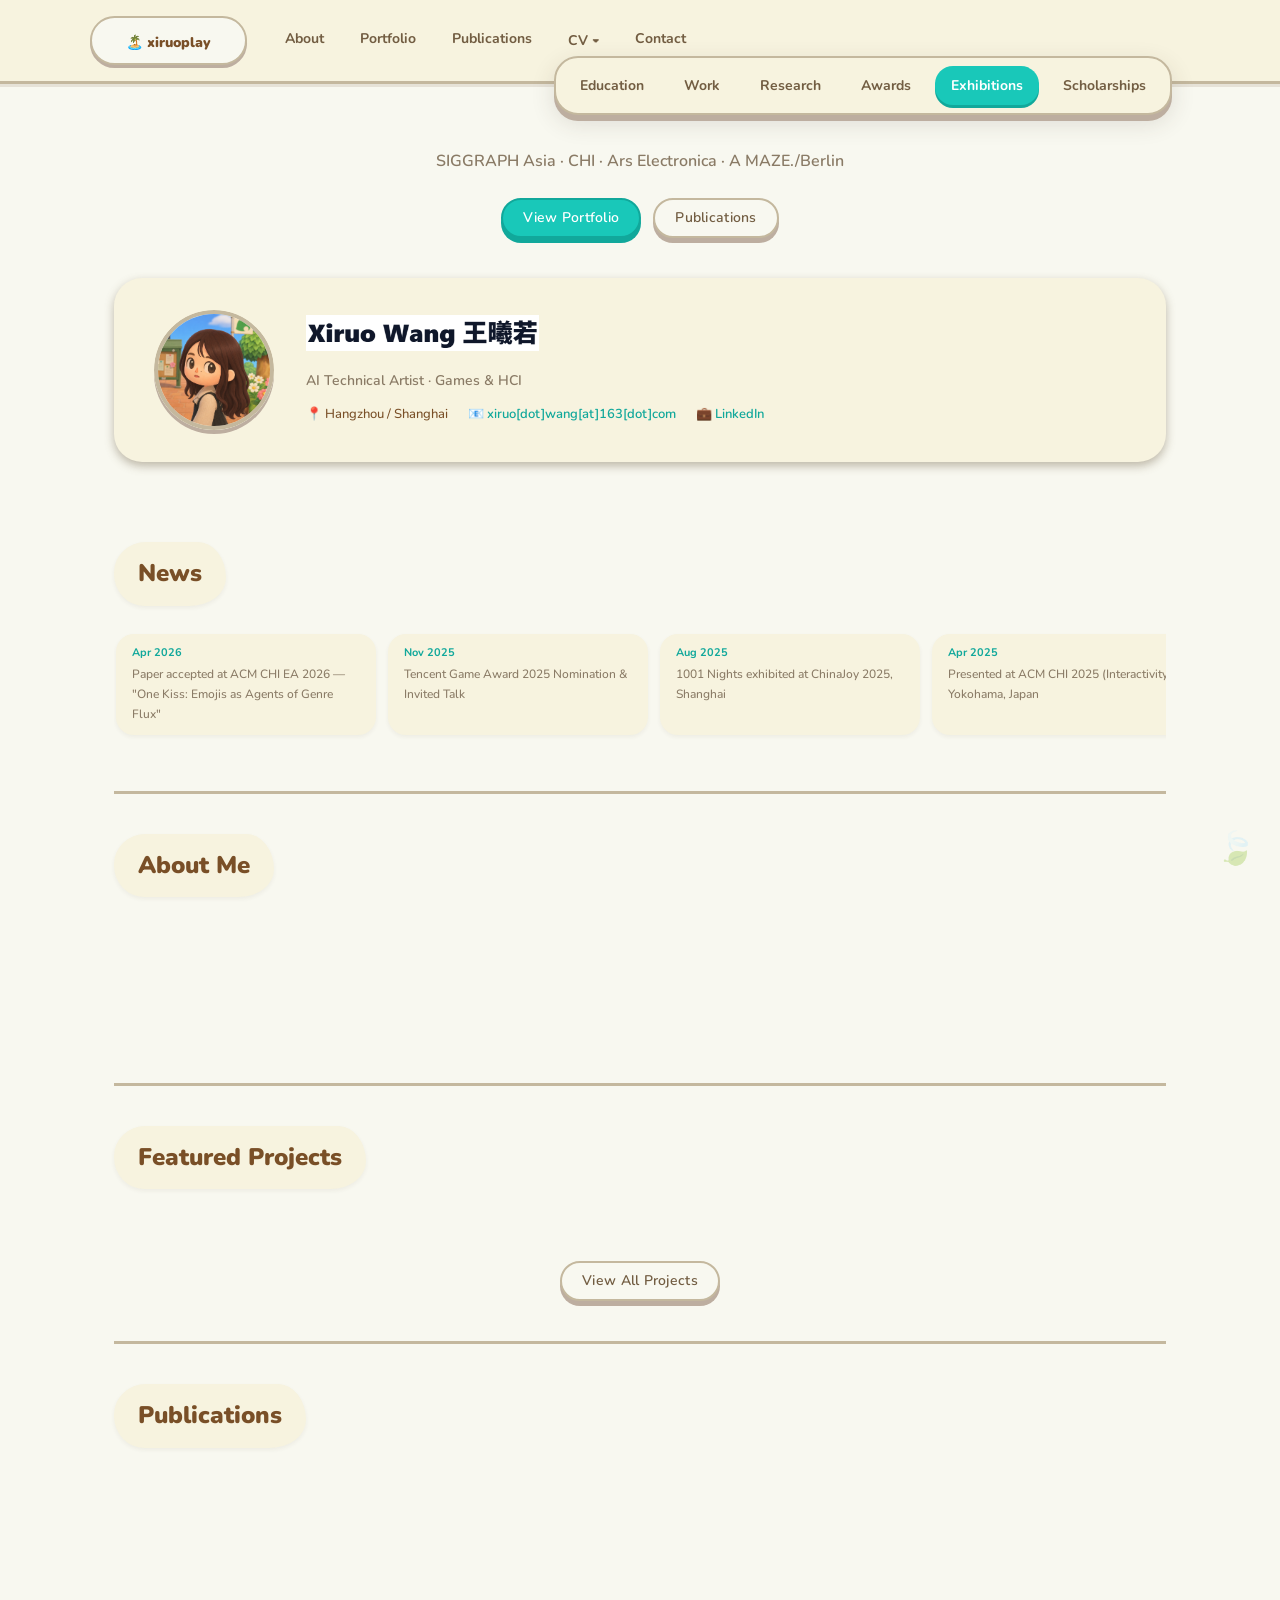
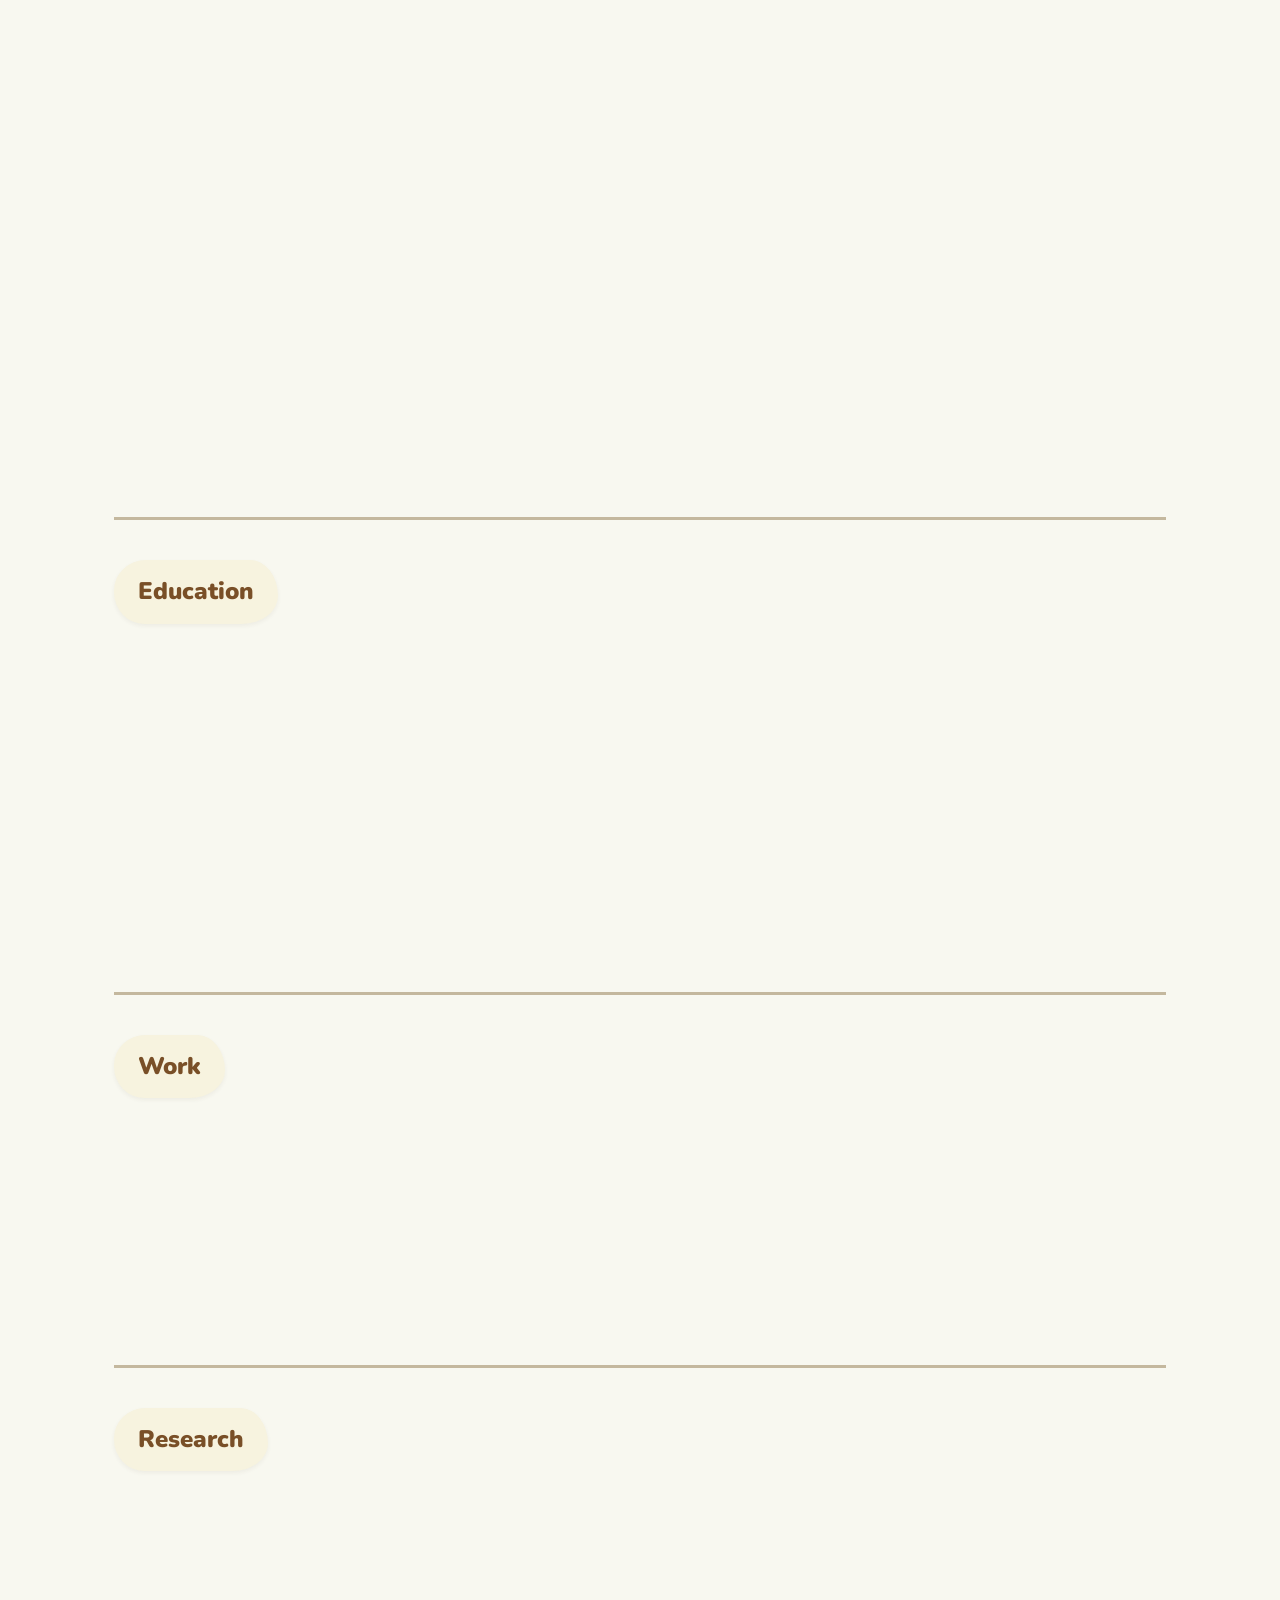
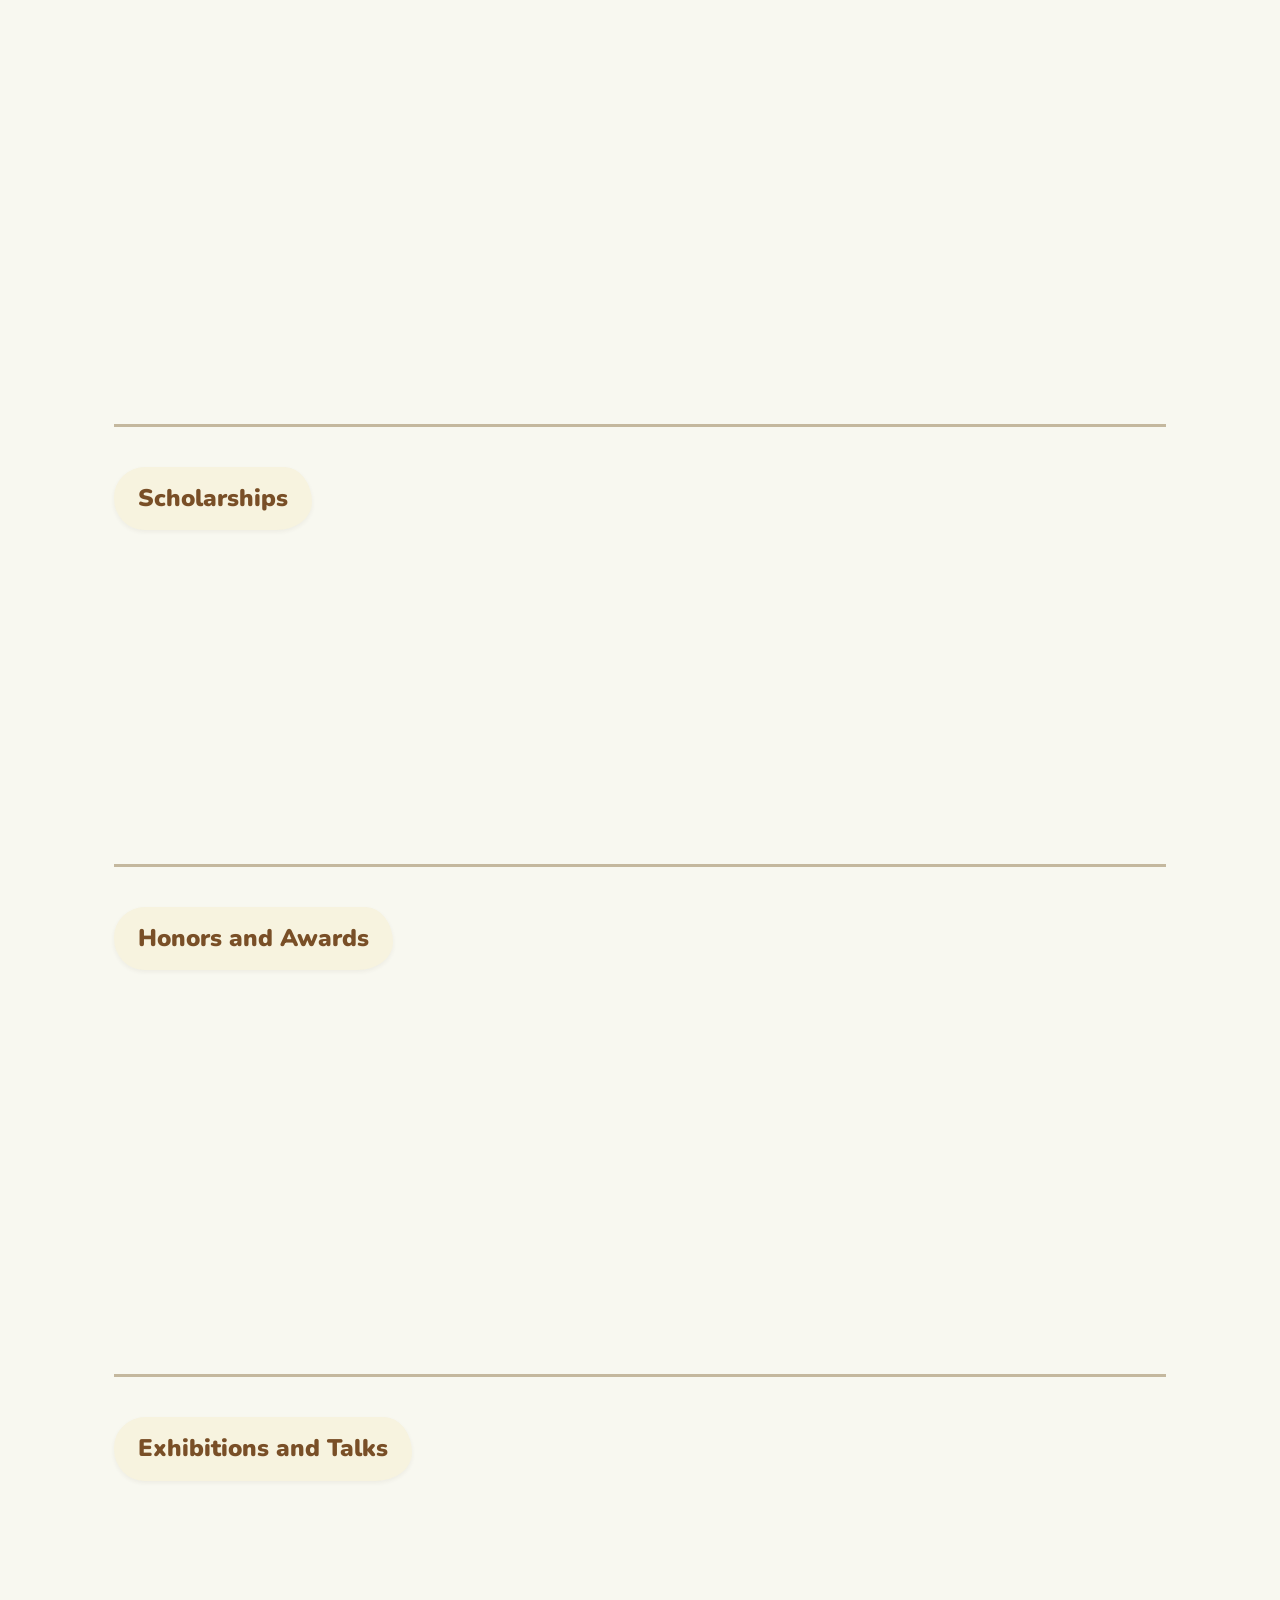
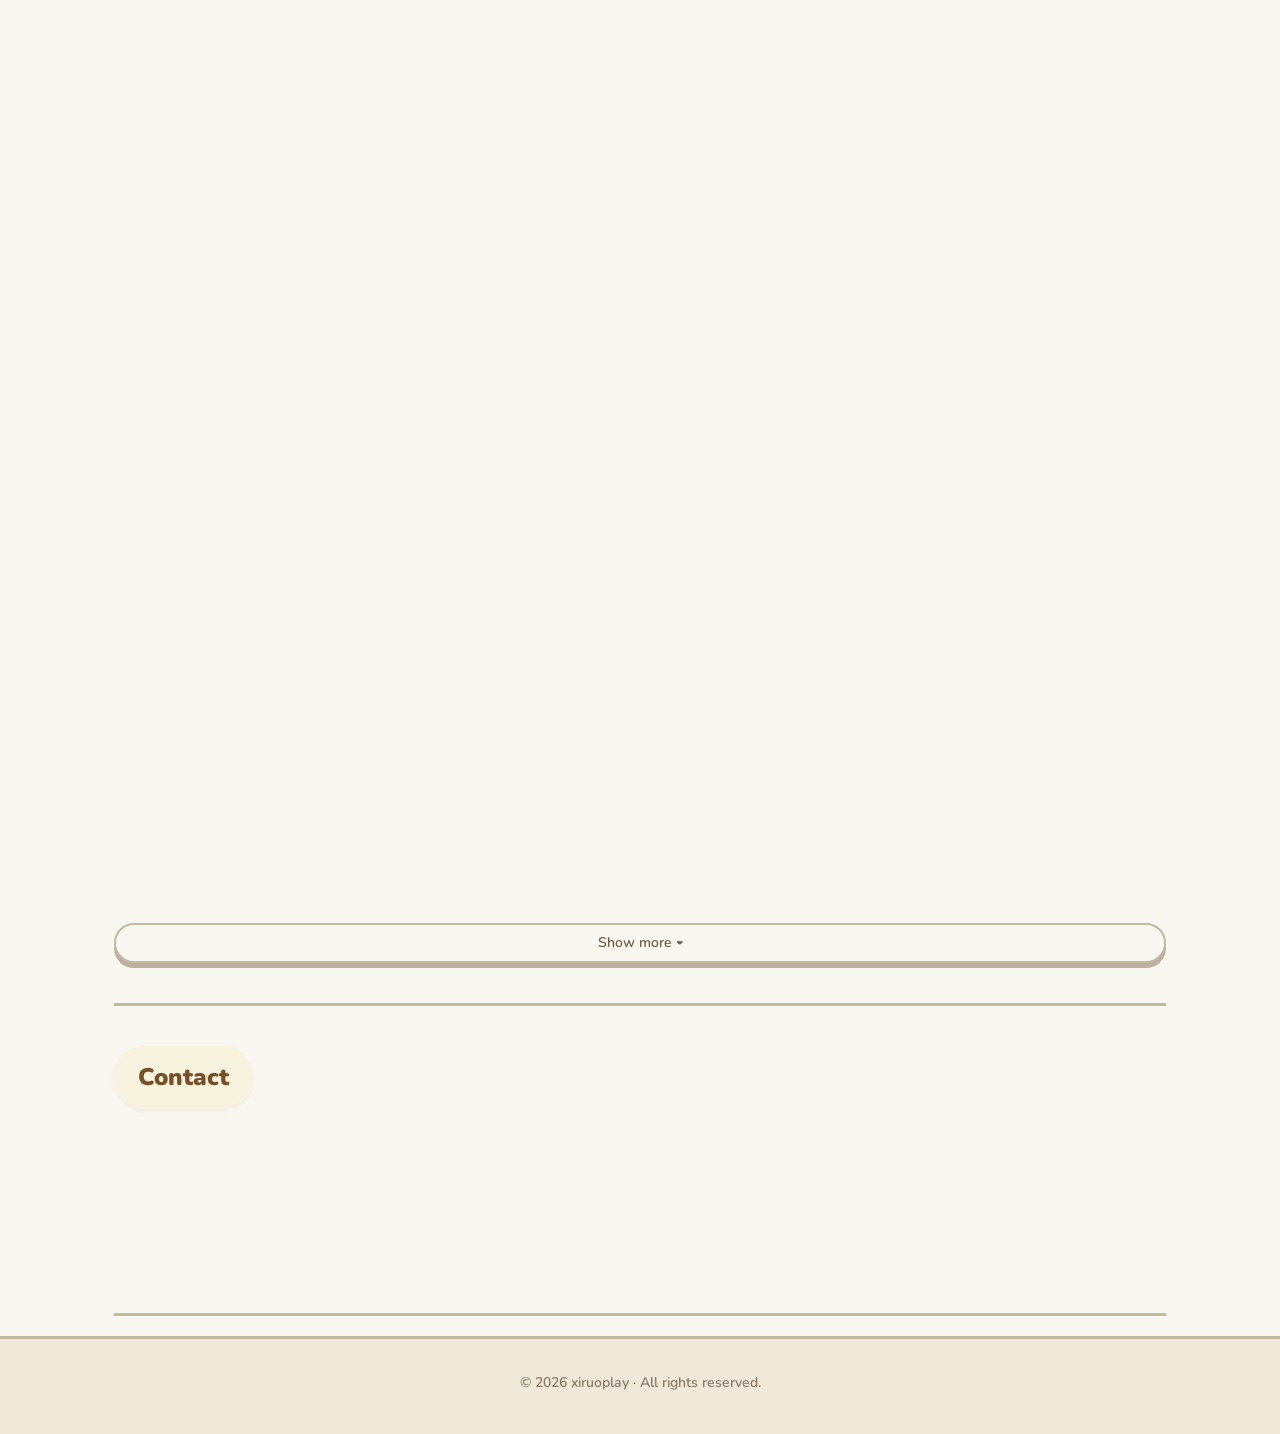
==== commit b9993afb: "Update index.html" ====
--- a/index.html
+++ b/index.html
@@ -347,7 +347,7 @@
 
   <main class="wrap">
     <!-- Profile card (full version, visible at top) -->
-    <div class="profile-card reveal" id="profile-card">
+    <div class="profile-card" id="profile-card">
       <div class="avatar-wrap">
         <img class="avatar avatar-default" src="figures/image2.png" alt="avatar" onerror="this.onerror=null;this.src='https://ui-avatars.com/api/?name=Xiruo+Wang&size=400&background=19c8b9&color=fff';">
         <img class="avatar avatar-hover"   src="figures/image1.jpg" alt="avatar" onerror="this.onerror=null;this.src='https://ui-avatars.com/api/?name=Xiruo+Wang&size=400&background=19c8b9&color=fff';">
@@ -686,29 +686,38 @@
       entries.forEach(entry => {
         if (entry.isIntersecting) { entry.target.classList.add('visible'); revealObs.unobserve(entry.target); }
       });
-    }, { threshold: 0.08 });
+    }, { threshold: 0 });
     revealEls.forEach(el => revealObs.observe(el));
+    // fallback: ensure all reveal elements become visible after 800ms regardless of observer
+    setTimeout(() => { document.querySelectorAll('.reveal:not(.visible)').forEach(el => el.classList.add('visible')); }, 200);
 
     // ── Floating avatar (scroll-triggered) ──
-    const floatingAvatar = document.getElementById('floating-avatar');
-    const profileCard = document.getElementById('profile-card');
-    const avatarObs = new IntersectionObserver(entries => {
-      const visible = entries[0].isIntersecting;
-      floatingAvatar.classList.toggle('visible', !visible);
-    }, { threshold: 0.1 });
-    if (profileCard) avatarObs.observe(profileCard);
-    floatingAvatar.addEventListener('click', () => window.scrollTo({ top: 0, behavior: 'smooth' }));
-    floatingAvatar.addEventListener('keydown', e => { if (e.key === 'Enter') window.scrollTo({ top: 0, behavior: 'smooth' }); });
+    try {
+      const floatingAvatar = document.getElementById('floating-avatar');
+      const profileCard = document.getElementById('profile-card');
+      if (floatingAvatar && profileCard) {
+        const avatarObs = new IntersectionObserver(entries => {
+          const visible = entries[0].isIntersecting;
+          floatingAvatar.classList.toggle('visible', !visible);
+        }, { threshold: 0.1 });
+        avatarObs.observe(profileCard);
+        floatingAvatar.addEventListener('click', () => window.scrollTo({ top: 0, behavior: 'smooth' }));
+        floatingAvatar.addEventListener('keydown', e => { if (e.key === 'Enter') window.scrollTo({ top: 0, behavior: 'smooth' }); });
+      }
+    } catch(e) { console.warn('floatingAvatar error', e); }
 
     // ── Timeline expand/collapse ──
-    document.querySelectorAll('.tl-item').forEach(item => {
-      const btn = item.querySelector('.tl-toggle');
-      btn.addEventListener('click', () => { item.classList.toggle('open'); });
-      item.querySelector('.tl-header').addEventListener('click', () => { item.classList.toggle('open'); });
-    });
+    try {
+      document.querySelectorAll('.tl-item').forEach(item => {
+        const btn = item.querySelector('.tl-toggle');
+        if (btn) btn.addEventListener('click', () => { item.classList.toggle('open'); });
+        const hdr = item.querySelector('.tl-header');
+        if (hdr) hdr.addEventListener('click', () => { item.classList.toggle('open'); });
+      });
+    } catch(e) { console.warn('timeline error', e); }
 
     // ── Collected badge on awards/scholarships ──
-    (function() {
+    try { (function() {
       const collected = new WeakSet();
       document.querySelectorAll('.awards li, .scholar li').forEach(li => {
         li.style.position = 'relative';
@@ -754,10 +763,10 @@
           }
         });
       });
-    })();
+    })(); } catch(e) { console.warn('collected badge error', e); }
 
     // ── Draggable .logo tags ──
-    (function() {
+    try { (function() {
       function makeDraggable(el) {
         let startX=0,startY=0,dx=0,dy=0,returnTimer=null;
         el.addEventListener('mousedown', onDown);
@@ -795,10 +804,10 @@
         }
       }
       document.querySelectorAll('.logo').forEach(makeDraggable);
-    })();
+    })(); } catch(e) { console.warn('draggable error', e); }
 
     // ── Typewriter effect ──
-    (function() {
+    try { (function() {
       const el = document.getElementById('hero-tagline');
       if (!el) return;
       const text = 'AI Technical Artist crafting\ngames, narratives & interactive worlds';
@@ -817,11 +826,12 @@
           setTimeout(() => cursor.remove(), 2000);
         }
       }, 38);
-    })();
+    })(); } catch(e) { console.warn('typewriter error', e); }
 
     // ── Cursor particle trail ──
-    (function() {
+    try { (function() {
       const canvas = document.getElementById('cursor-canvas');
+      if (!canvas) return;
       const ctx = canvas.getContext('2d');
       let W = canvas.width = window.innerWidth;
       let H = canvas.height = window.innerHeight;
@@ -865,7 +875,7 @@
         requestAnimationFrame(loop);
       }
       loop();
-    })();
+    })(); } catch(e) { console.warn('cursor particle error', e); }
 
     // ── Featured portfolio ──
     fetch('portfolio.json')
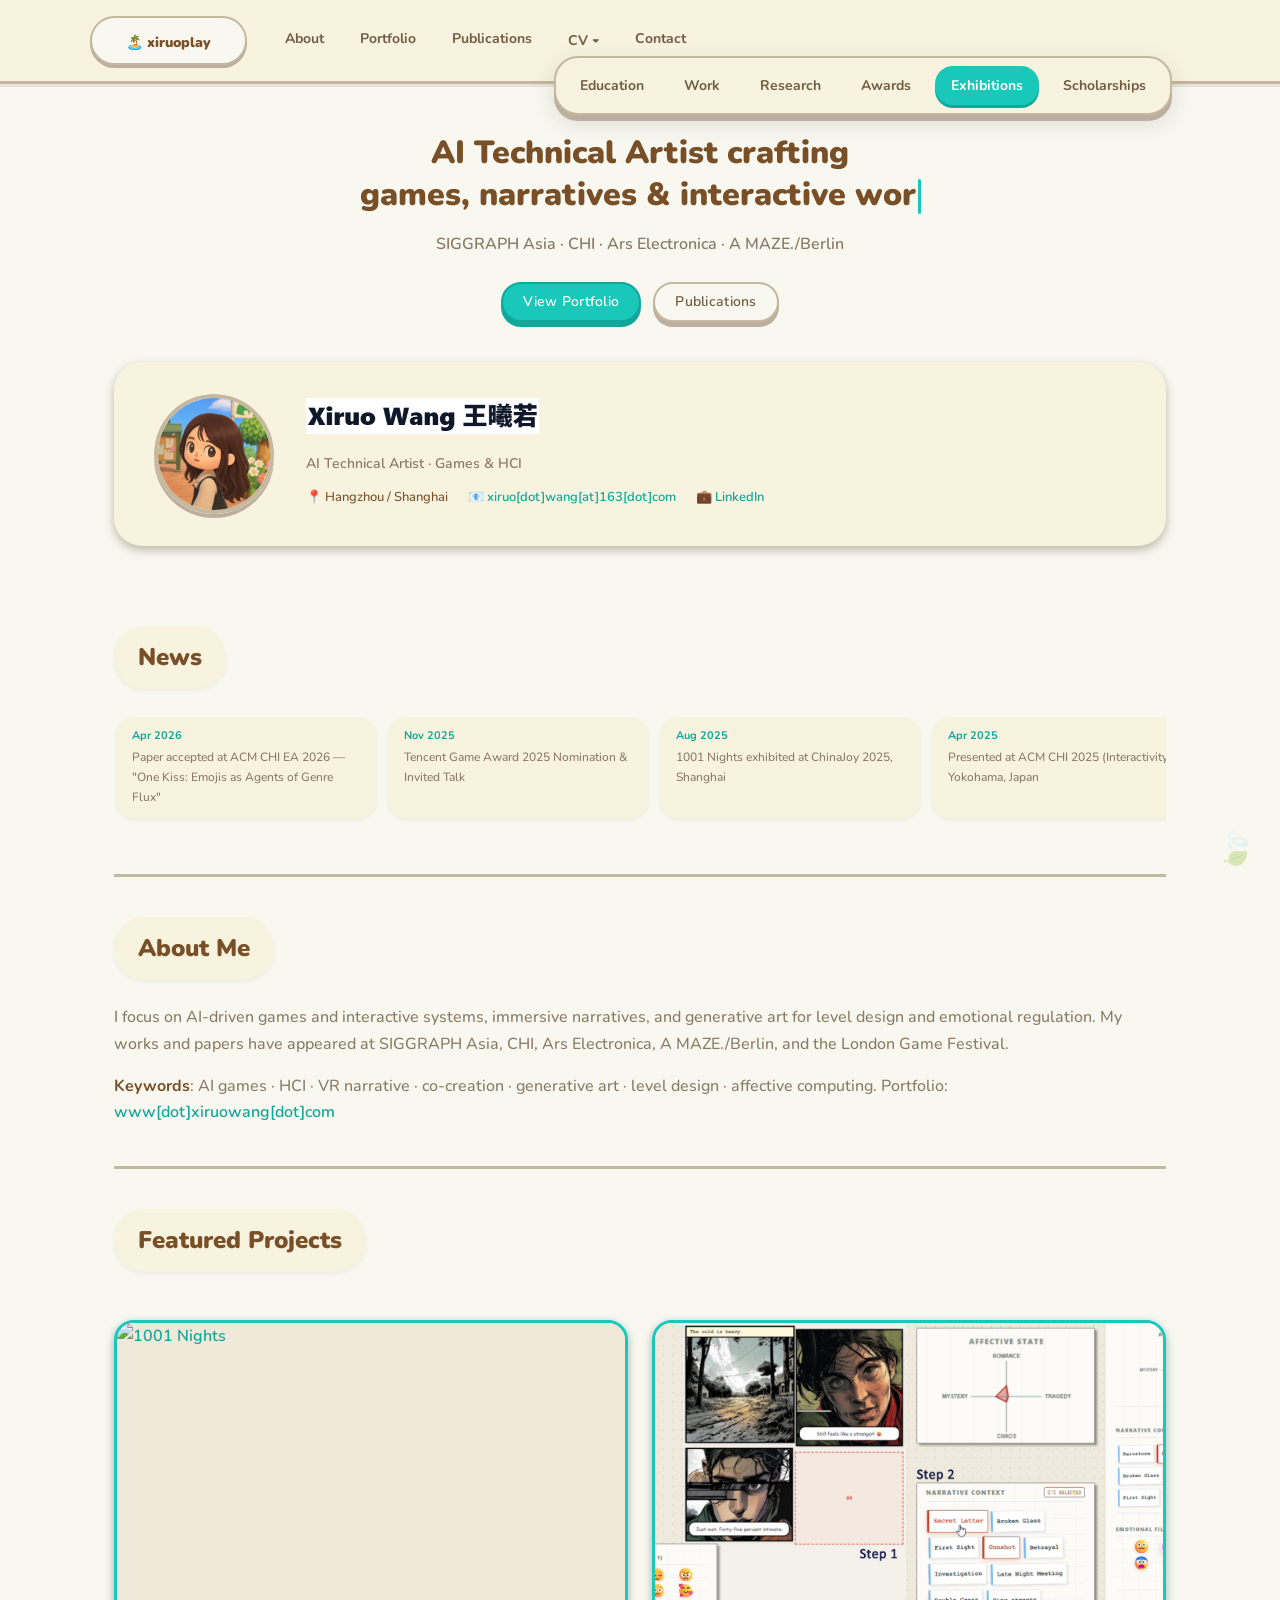
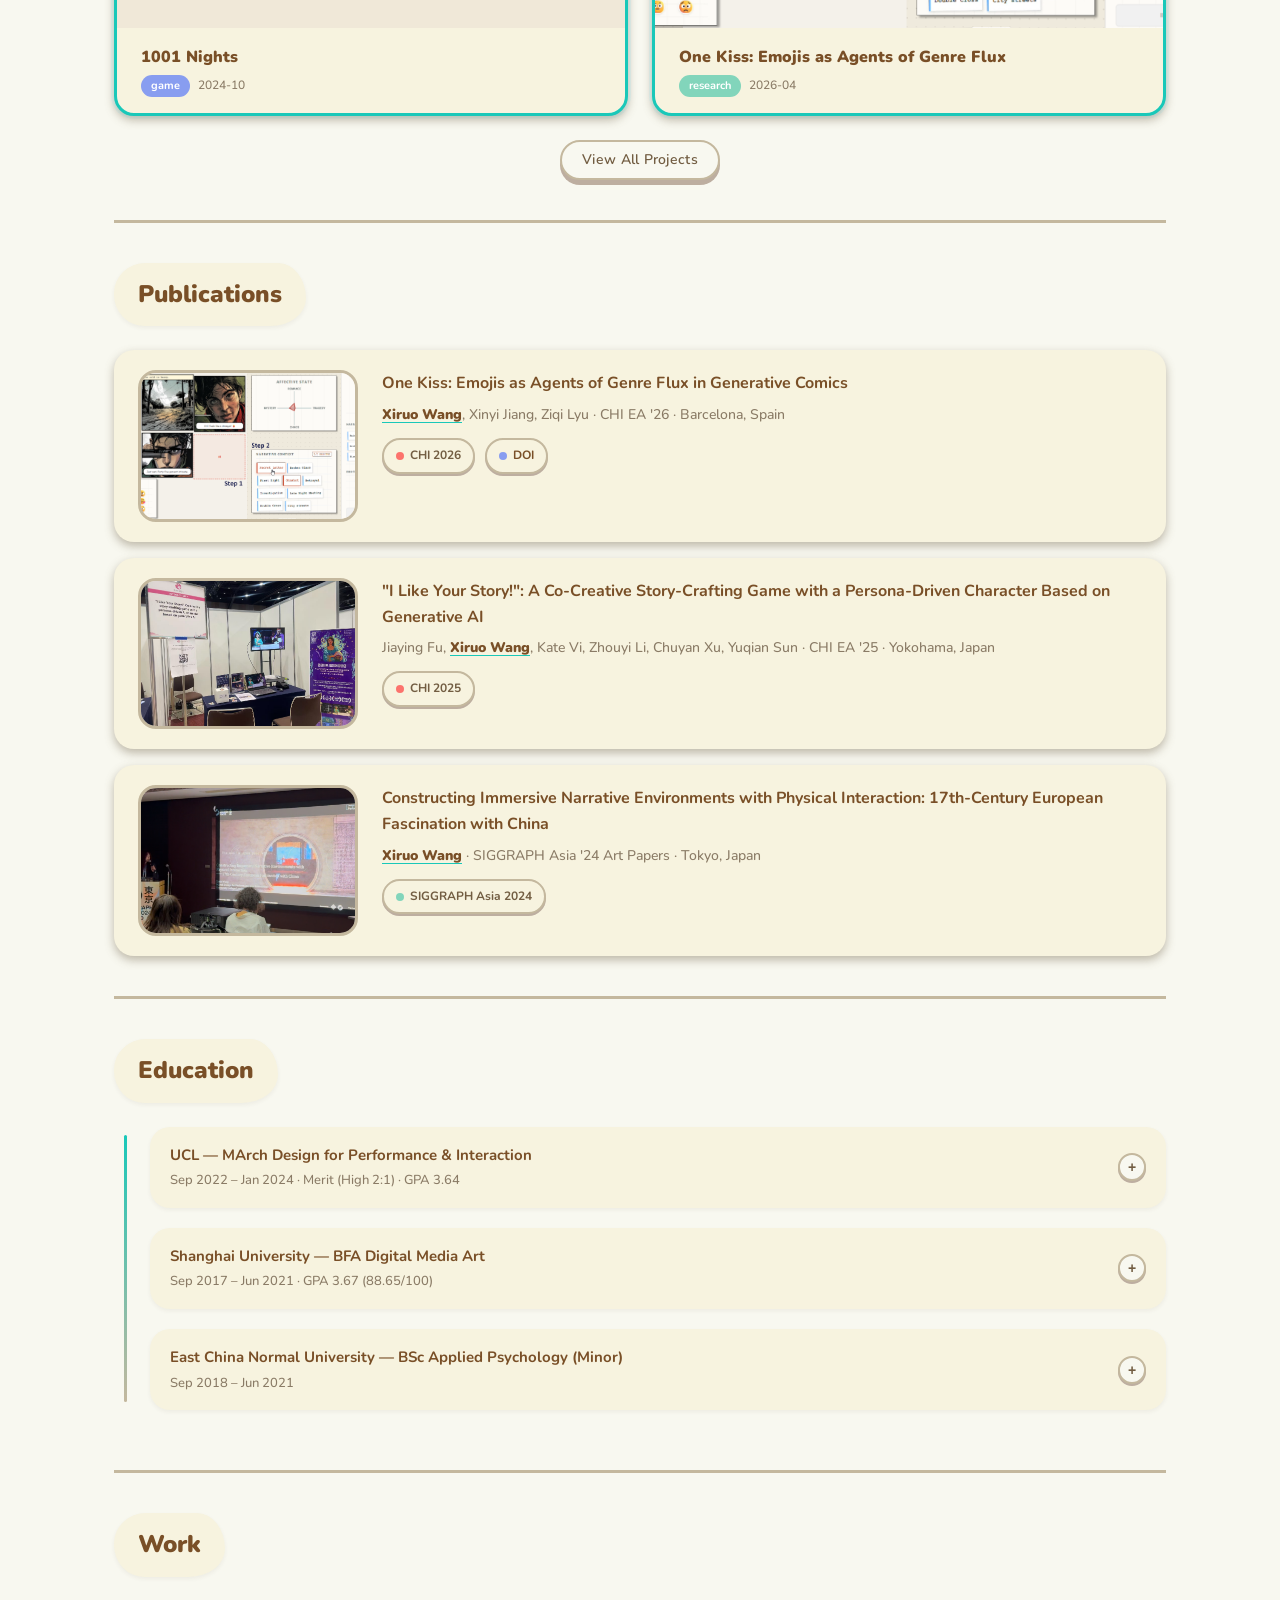
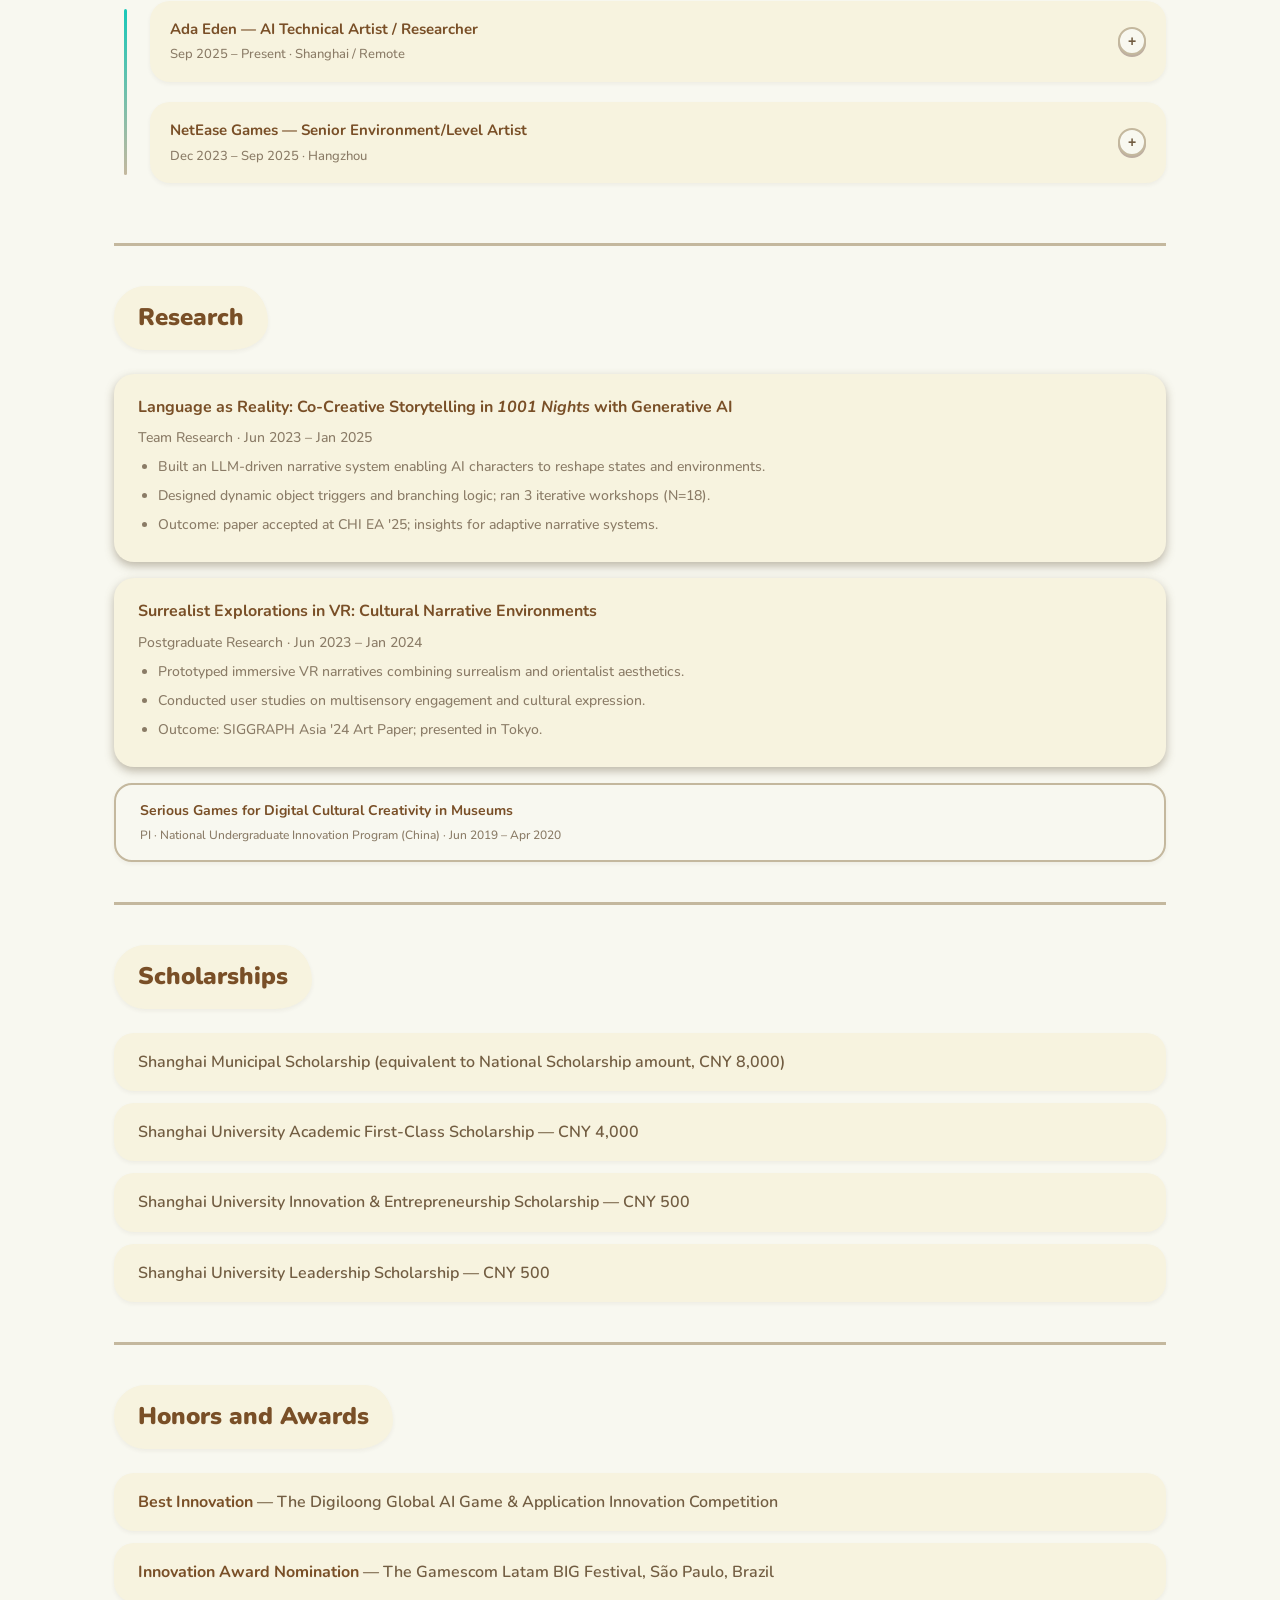
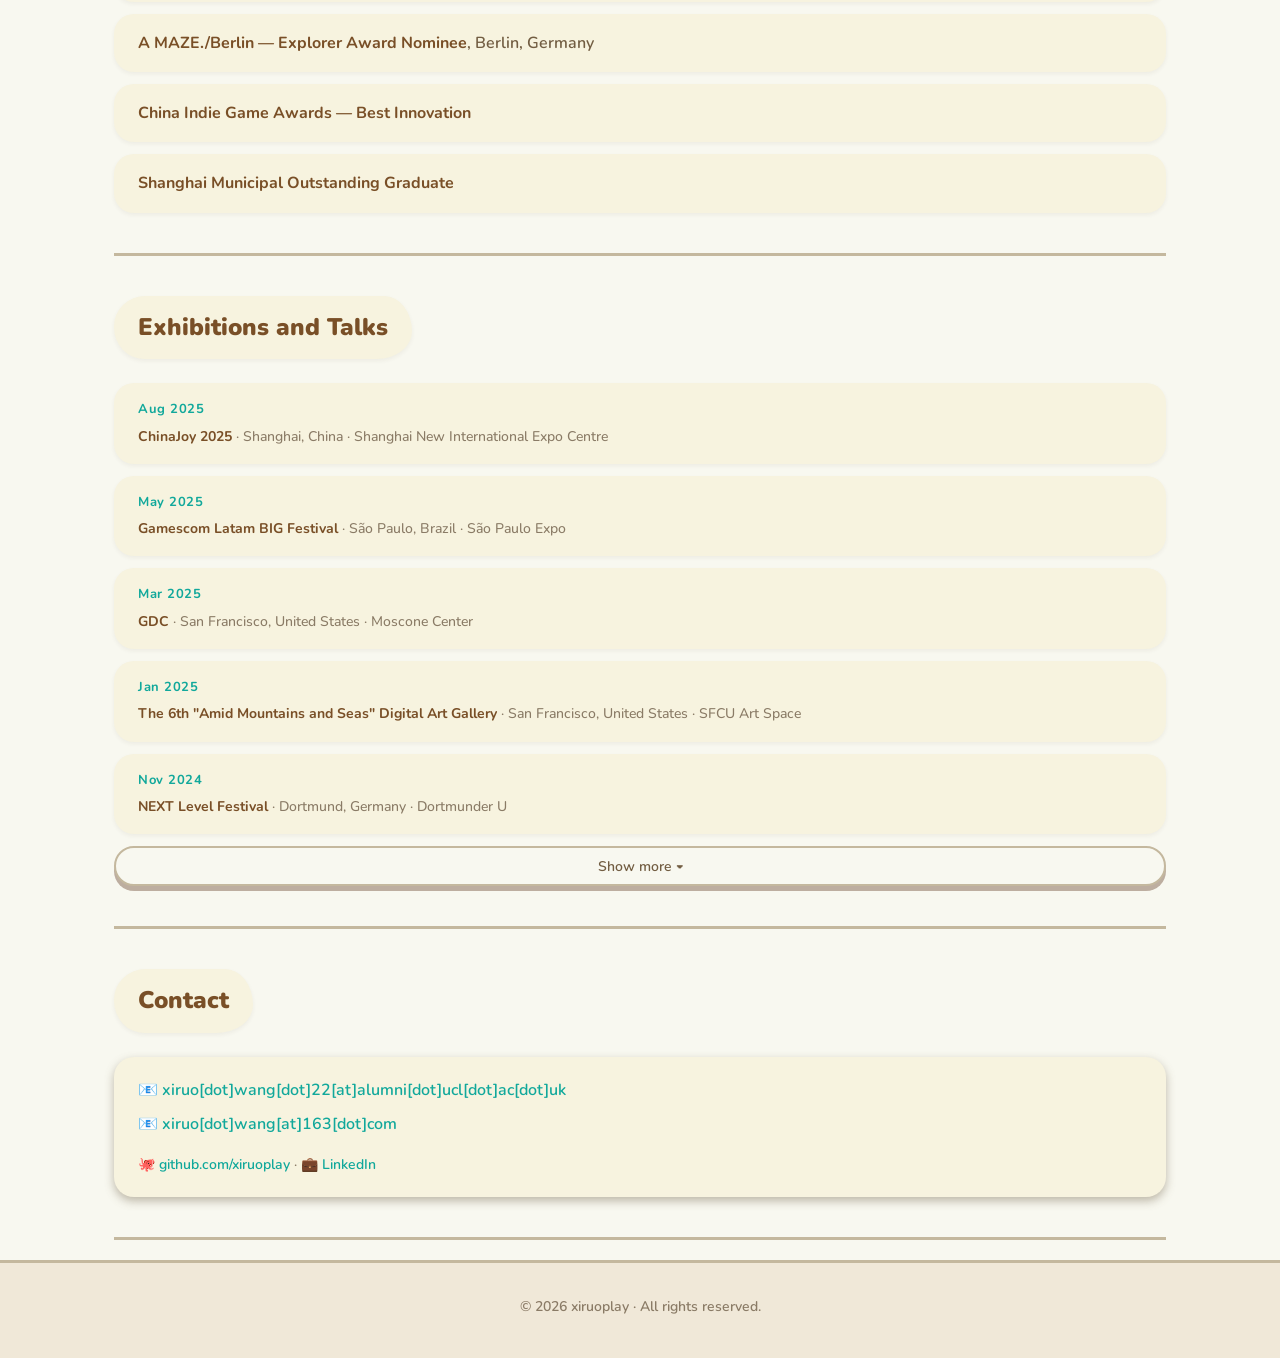
==== commit e4b1a2e9: "Update index.html" ====
--- a/index.html
+++ b/index.html
@@ -173,12 +173,12 @@
     .logo.returning { transition: transform 0.55s cubic-bezier(0.34,1.56,0.64,1) !important; }
 
     /* ── Scroll-triggered entrance animation ── */
-    .reveal {
+    .reveal-ready {
       opacity: 0;
       transform: translateY(28px) scale(0.97);
       transition: opacity 0.55s var(--animal-ease), transform 0.55s cubic-bezier(0.34,1.2,0.64,1);
     }
-    .reveal.visible {
+    .reveal-ready.visible {
       opacity: 1;
       transform: translateY(0) scale(1);
     }
@@ -626,93 +626,63 @@
 
   <script src="main.js"></script>
   <script>
+  (function() {
     setupToggleList('exhibit-list', 'exhibit-toggle', 5);
 
     // ── CV dropdown ──
-    const dropdowns = document.querySelectorAll('.nav-dropdown');
-    dropdowns.forEach(dd => {
-      const btn = dd.querySelector('.nav-drop-btn');
-      const submenu = dd.querySelector('.nav-submenu');
+    var dropdowns = document.querySelectorAll('.nav-dropdown');
+    dropdowns.forEach(function(dd) {
+      var btn = dd.querySelector('.nav-drop-btn');
+      var submenu = dd.querySelector('.nav-submenu');
       function positionSubmenu() {
-        const r = btn.getBoundingClientRect();
+        var r = btn.getBoundingClientRect();
         submenu.style.top = (r.bottom + 6) + 'px';
         submenu.style.left = r.left + 'px';
       }
-      btn.addEventListener('click', e => {
+      btn.addEventListener('click', function(e) {
         e.stopPropagation();
-        const isOpen = !dd.classList.contains('open');
-        dropdowns.forEach(d => { d.classList.remove('open'); d.querySelector('.nav-drop-btn').setAttribute('aria-expanded','false'); });
+        var isOpen = !dd.classList.contains('open');
+        dropdowns.forEach(function(d) { d.classList.remove('open'); d.querySelector('.nav-drop-btn').setAttribute('aria-expanded','false'); });
         if (isOpen) { dd.classList.add('open'); btn.setAttribute('aria-expanded','true'); positionSubmenu(); }
       });
-      submenu.addEventListener('click', () => { dd.classList.remove('open'); btn.setAttribute('aria-expanded','false'); });
+      submenu.addEventListener('click', function() { dd.classList.remove('open'); btn.setAttribute('aria-expanded','false'); });
     });
-    document.addEventListener('click', () => {
-      dropdowns.forEach(dd => { dd.classList.remove('open'); dd.querySelector('.nav-drop-btn').setAttribute('aria-expanded','false'); });
+    document.addEventListener('click', function() {
+      dropdowns.forEach(function(dd) { dd.classList.remove('open'); dd.querySelector('.nav-drop-btn').setAttribute('aria-expanded','false'); });
     });
 
-    // ── Hamburger ──
-    const hamburger = document.getElementById('hamburger');
-    const navMenu = document.getElementById('nav-menu');
-    if (hamburger && navMenu) {
-      hamburger.addEventListener('click', () => {
-        const isOpen = hamburger.classList.toggle('open');
-        navMenu.classList.toggle('open', isOpen);
-        hamburger.setAttribute('aria-expanded', String(isOpen));
-      });
-      navMenu.addEventListener('click', e => {
-        if (e.target.tagName === 'A') { hamburger.classList.remove('open'); navMenu.classList.remove('open'); hamburger.setAttribute('aria-expanded','false'); }
-      });
-    }
-
-    // ── Nav active scroll-spy ──
-    const navLinks = document.querySelectorAll('.nav a[href^="#"]');
-    navLinks.forEach(link => { link.addEventListener('click', () => { navLinks.forEach(l => l.classList.remove('active')); link.classList.add('active'); }); });
-    const spySections = Array.from(document.querySelectorAll('section[id]'));
-    if (spySections.length) {
-      const spy = new IntersectionObserver(entries => {
-        entries.forEach(entry => {
-          if (entry.isIntersecting) {
-            const id = entry.target.id;
-            navLinks.forEach(l => l.classList.toggle('active', l.getAttribute('href') === '#' + id));
-          }
-        });
-      }, { rootMargin: '-30% 0px -60% 0px', threshold: 0 });
-      spySections.forEach(s => spy.observe(s));
-    }
-
     // ── Scroll-triggered reveal ──
-    const revealEls = document.querySelectorAll('.reveal');
-    const revealObs = new IntersectionObserver(entries => {
-      entries.forEach(entry => {
+    var revealEls = document.querySelectorAll('.reveal');
+    revealEls.forEach(function(el) { el.classList.add('reveal-ready'); });
+    var revealObs = new IntersectionObserver(function(entries) {
+      entries.forEach(function(entry) {
         if (entry.isIntersecting) { entry.target.classList.add('visible'); revealObs.unobserve(entry.target); }
       });
-    }, { threshold: 0 });
-    revealEls.forEach(el => revealObs.observe(el));
-    // fallback: ensure all reveal elements become visible after 800ms regardless of observer
-    setTimeout(() => { document.querySelectorAll('.reveal:not(.visible)').forEach(el => el.classList.add('visible')); }, 200);
+    }, { threshold: 0.05 });
+    requestAnimationFrame(function() { revealEls.forEach(function(el) { revealObs.observe(el); }); });
+    setTimeout(function() { document.querySelectorAll('.reveal-ready:not(.visible)').forEach(function(el) { el.classList.add('visible'); }); }, 600);
 
     // ── Floating avatar (scroll-triggered) ──
     try {
-      const floatingAvatar = document.getElementById('floating-avatar');
-      const profileCard = document.getElementById('profile-card');
+      var floatingAvatar = document.getElementById('floating-avatar');
+      var profileCard = document.getElementById('profile-card');
       if (floatingAvatar && profileCard) {
-        const avatarObs = new IntersectionObserver(entries => {
-          const visible = entries[0].isIntersecting;
-          floatingAvatar.classList.toggle('visible', !visible);
+        var avatarObs = new IntersectionObserver(function(entries) {
+          floatingAvatar.classList.toggle('visible', !entries[0].isIntersecting);
         }, { threshold: 0.1 });
         avatarObs.observe(profileCard);
-        floatingAvatar.addEventListener('click', () => window.scrollTo({ top: 0, behavior: 'smooth' }));
-        floatingAvatar.addEventListener('keydown', e => { if (e.key === 'Enter') window.scrollTo({ top: 0, behavior: 'smooth' }); });
+        floatingAvatar.addEventListener('click', function() { window.scrollTo({ top: 0, behavior: 'smooth' }); });
+        floatingAvatar.addEventListener('keydown', function(e) { if (e.key === 'Enter') window.scrollTo({ top: 0, behavior: 'smooth' }); });
       }
     } catch(e) { console.warn('floatingAvatar error', e); }
 
     // ── Timeline expand/collapse ──
     try {
-      document.querySelectorAll('.tl-item').forEach(item => {
-        const btn = item.querySelector('.tl-toggle');
-        if (btn) btn.addEventListener('click', () => { item.classList.toggle('open'); });
-        const hdr = item.querySelector('.tl-header');
-        if (hdr) hdr.addEventListener('click', () => { item.classList.toggle('open'); });
+      document.querySelectorAll('.tl-item').forEach(function(item) {
+        var btn = item.querySelector('.tl-toggle');
+        if (btn) btn.addEventListener('click', function() { item.classList.toggle('open'); });
+        var hdr = item.querySelector('.tl-header');
+        if (hdr) hdr.addEventListener('click', function() { item.classList.toggle('open'); });
       });
     } catch(e) { console.warn('timeline error', e); }
 
@@ -898,7 +868,8 @@
             </div>
           </a>`).join('');
       })
-      .catch(() => { const s=document.getElementById('featured-portfolio'); if(s) s.style.display='none'; });
+      .catch(function() { var s=document.getElementById('featured-portfolio'); if(s) s.style.display='none'; });
+  })();
   </script>
 </body>
 </html>
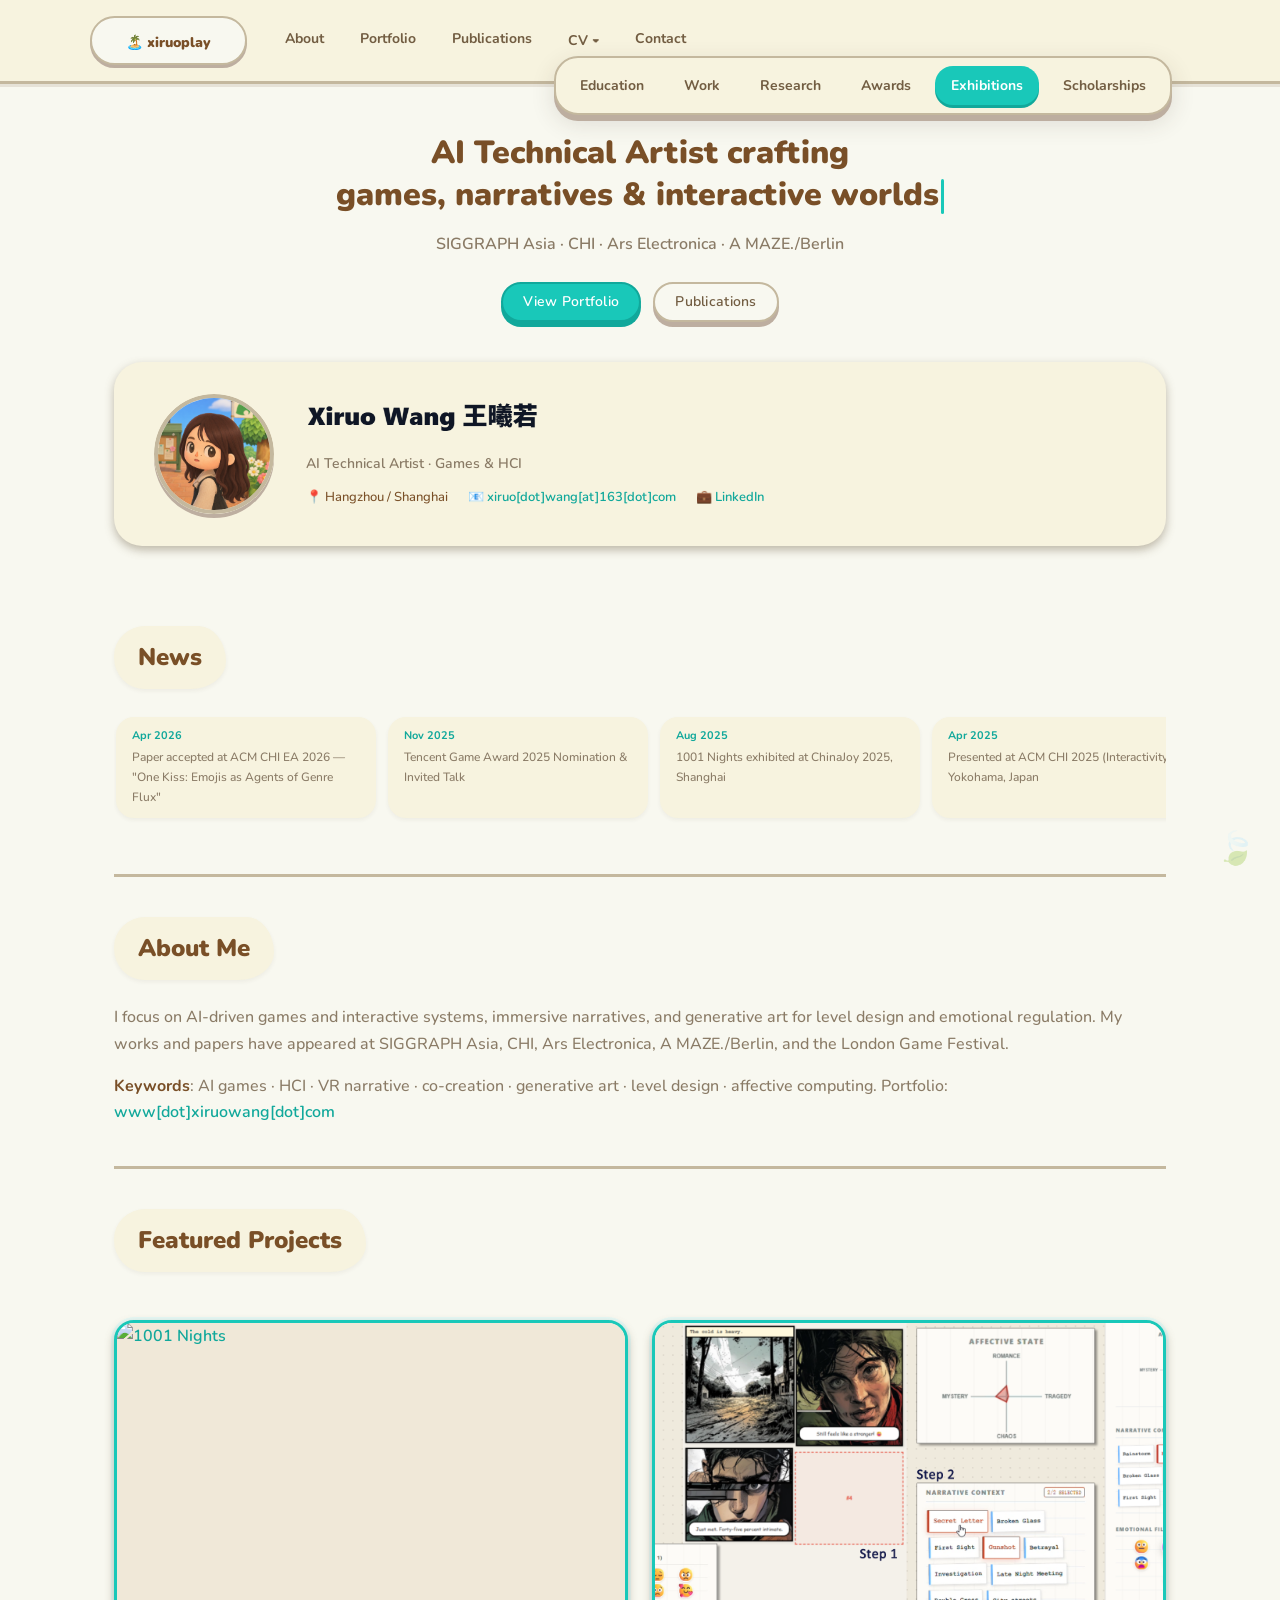
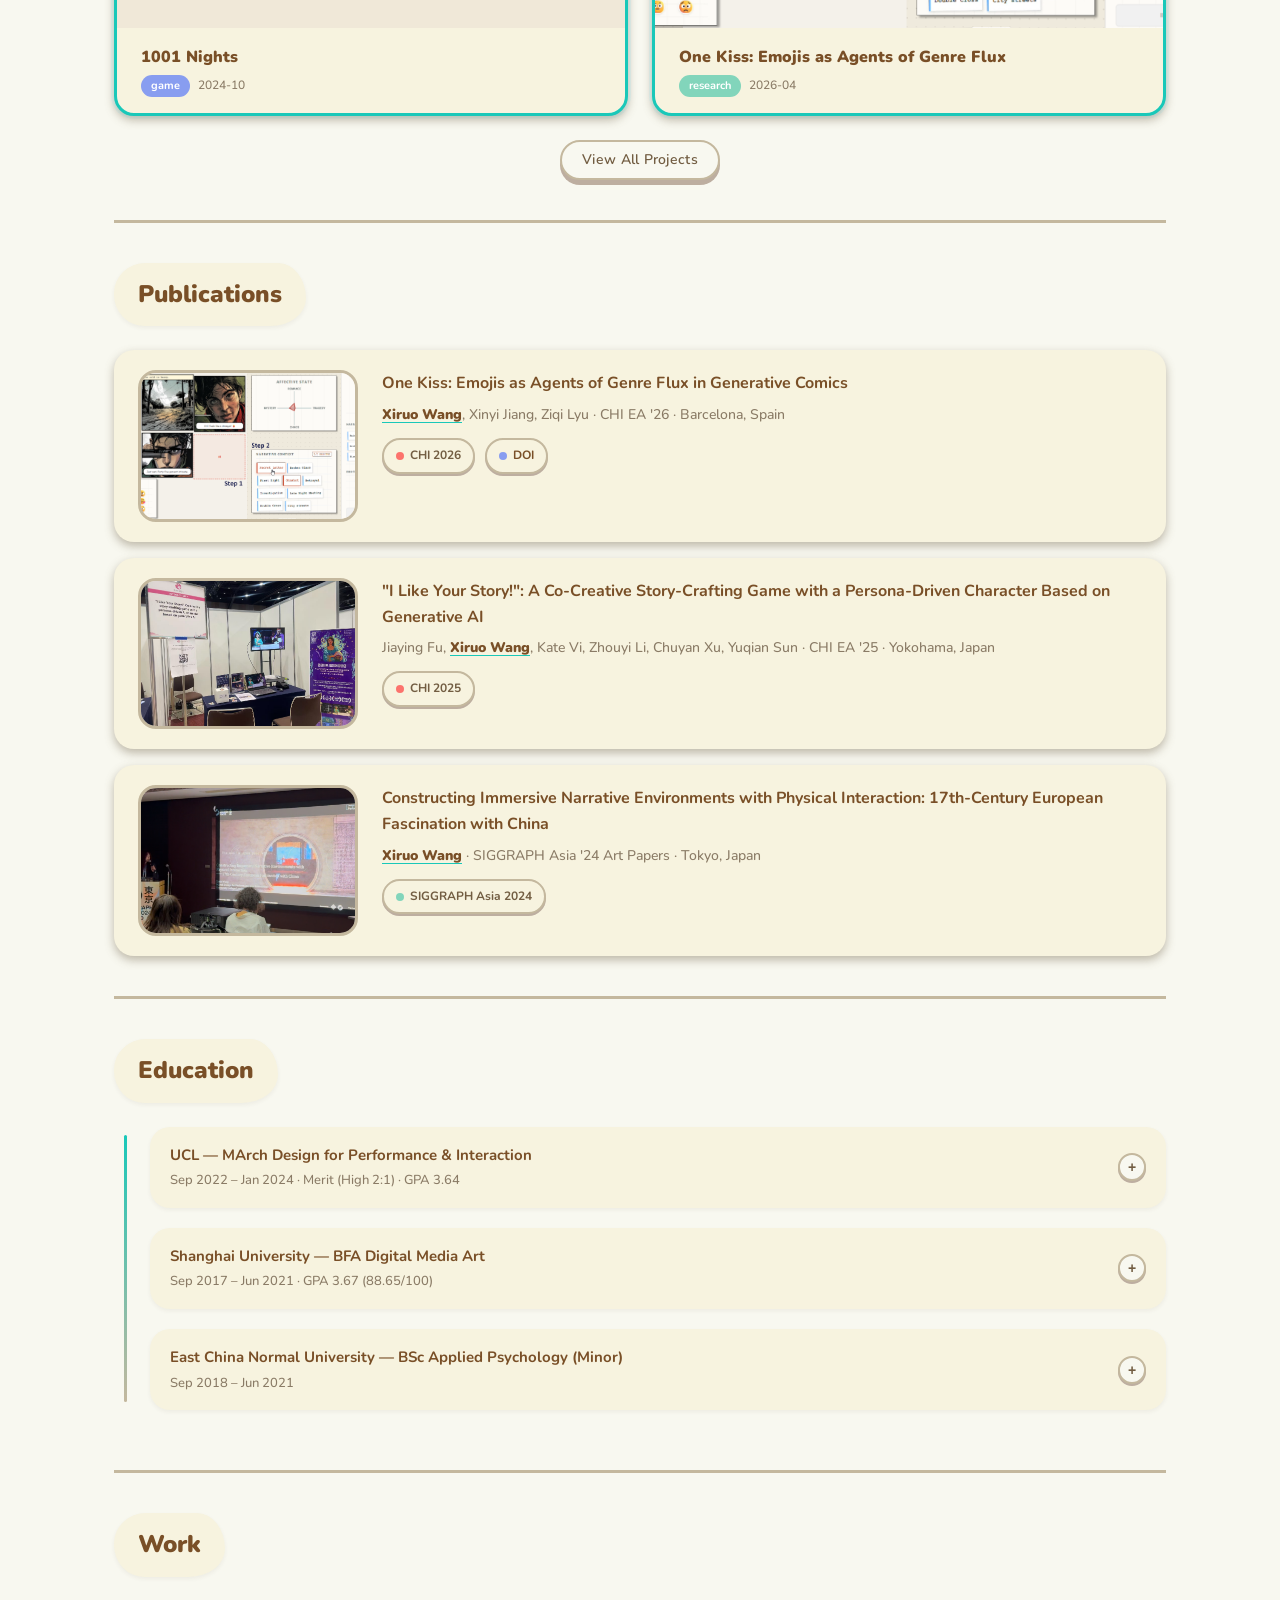
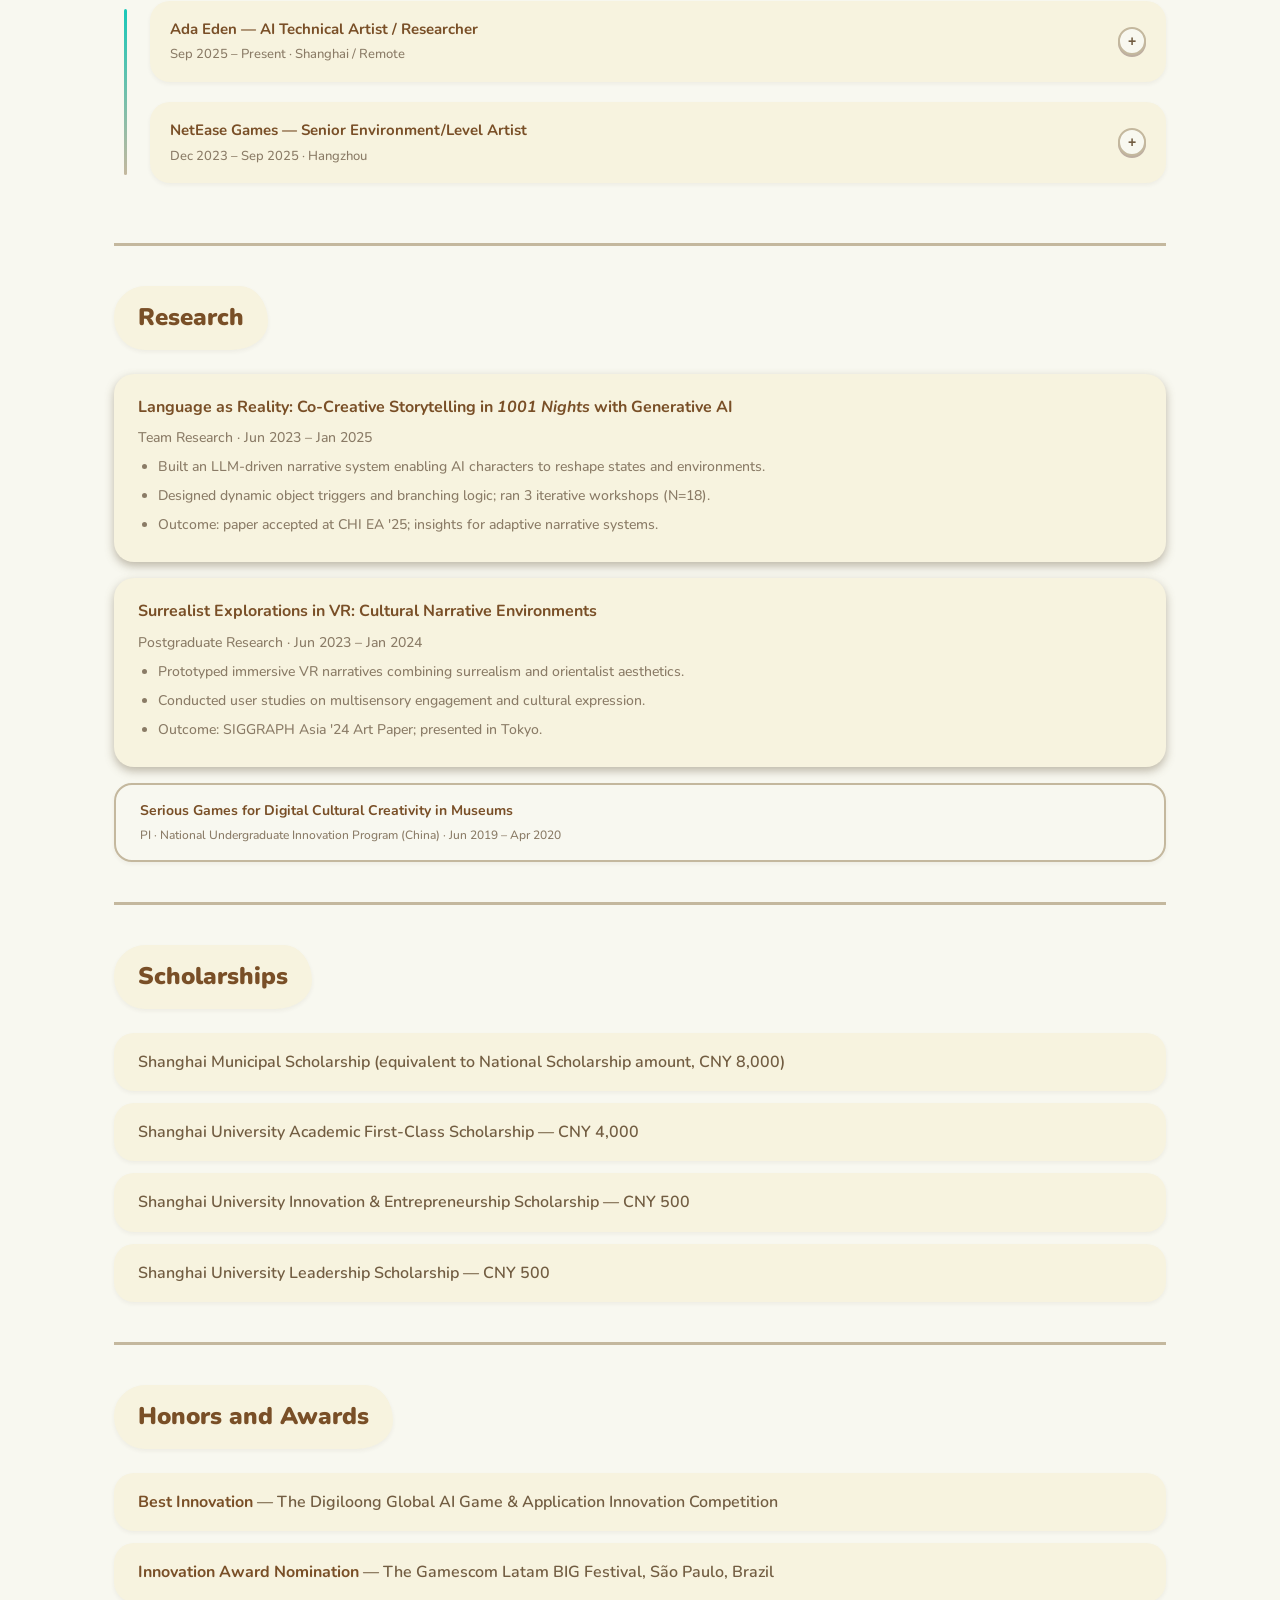
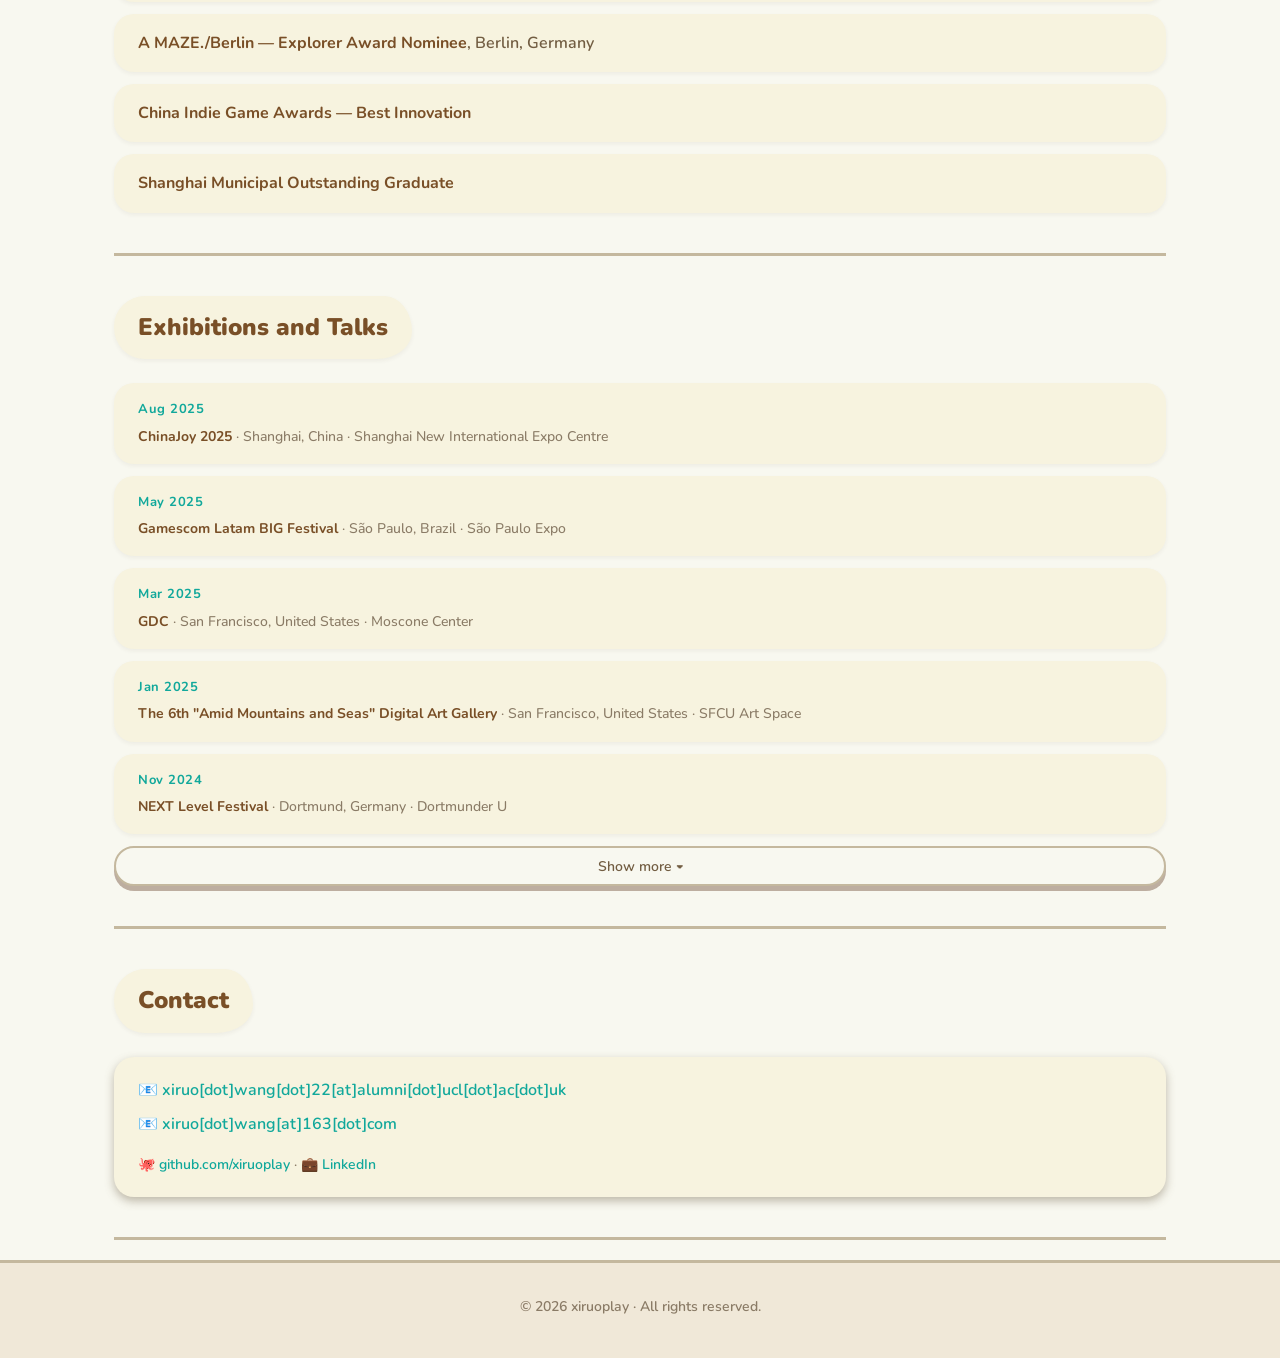
==== commit 7cd0718b: "Update index.html" ====
--- a/index.html
+++ b/index.html
@@ -5,7 +5,7 @@
   <meta name="viewport" content="width=device-width, initial-scale=1" />
   <title>xiruoplay | Xiruo Wang</title>
   <meta name="description" content="Xiruo Wang | AI-driven games, HCI, immersive narratives — portfolio and publications." />
-  <meta property="og:title" content="Xiruo Wang — AI Technical Artist" />
+  <meta property="og:title" content="Xiruo Wang — Technical Designer & Artist" />
   <meta property="og:description" content="AI-driven games, HCI, immersive narratives — portfolio and publications." />
   <meta property="og:type" content="website" />
   <meta property="og:url" content="https://www.xiruoplay.com" />
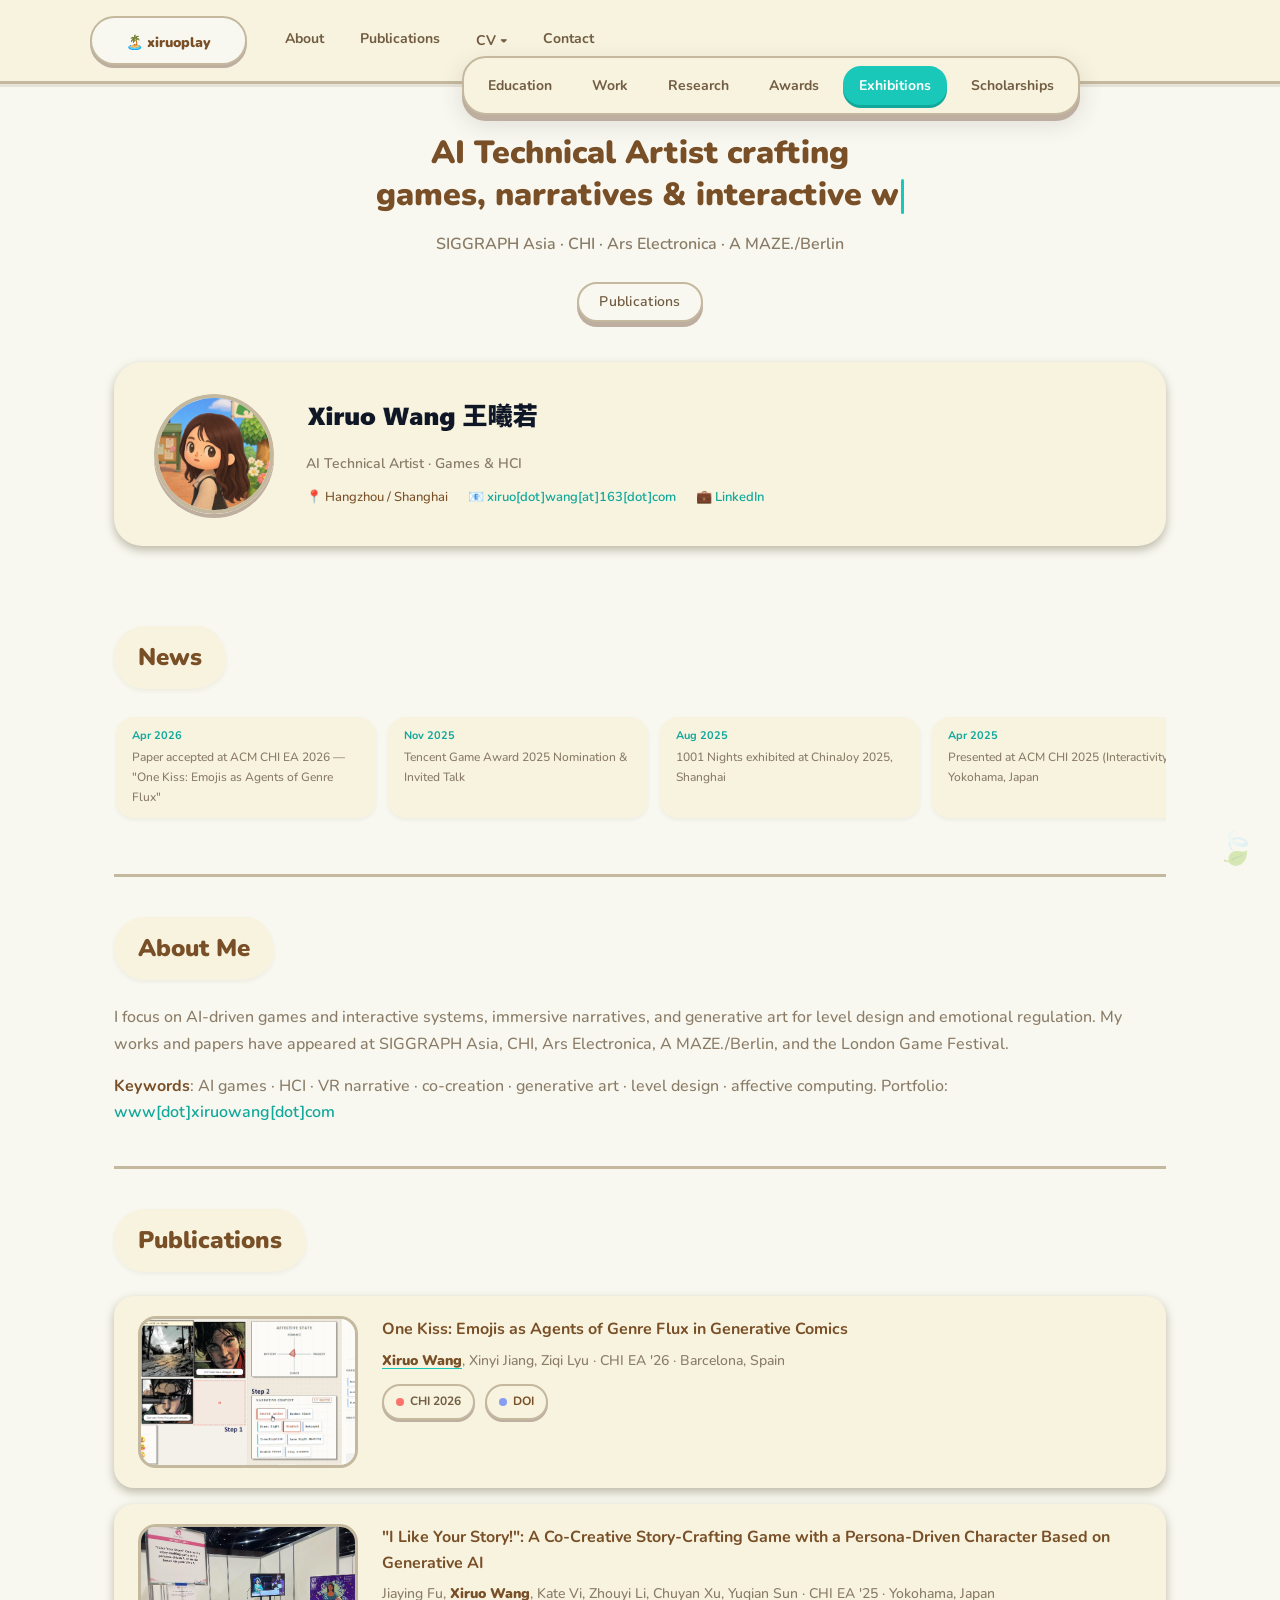
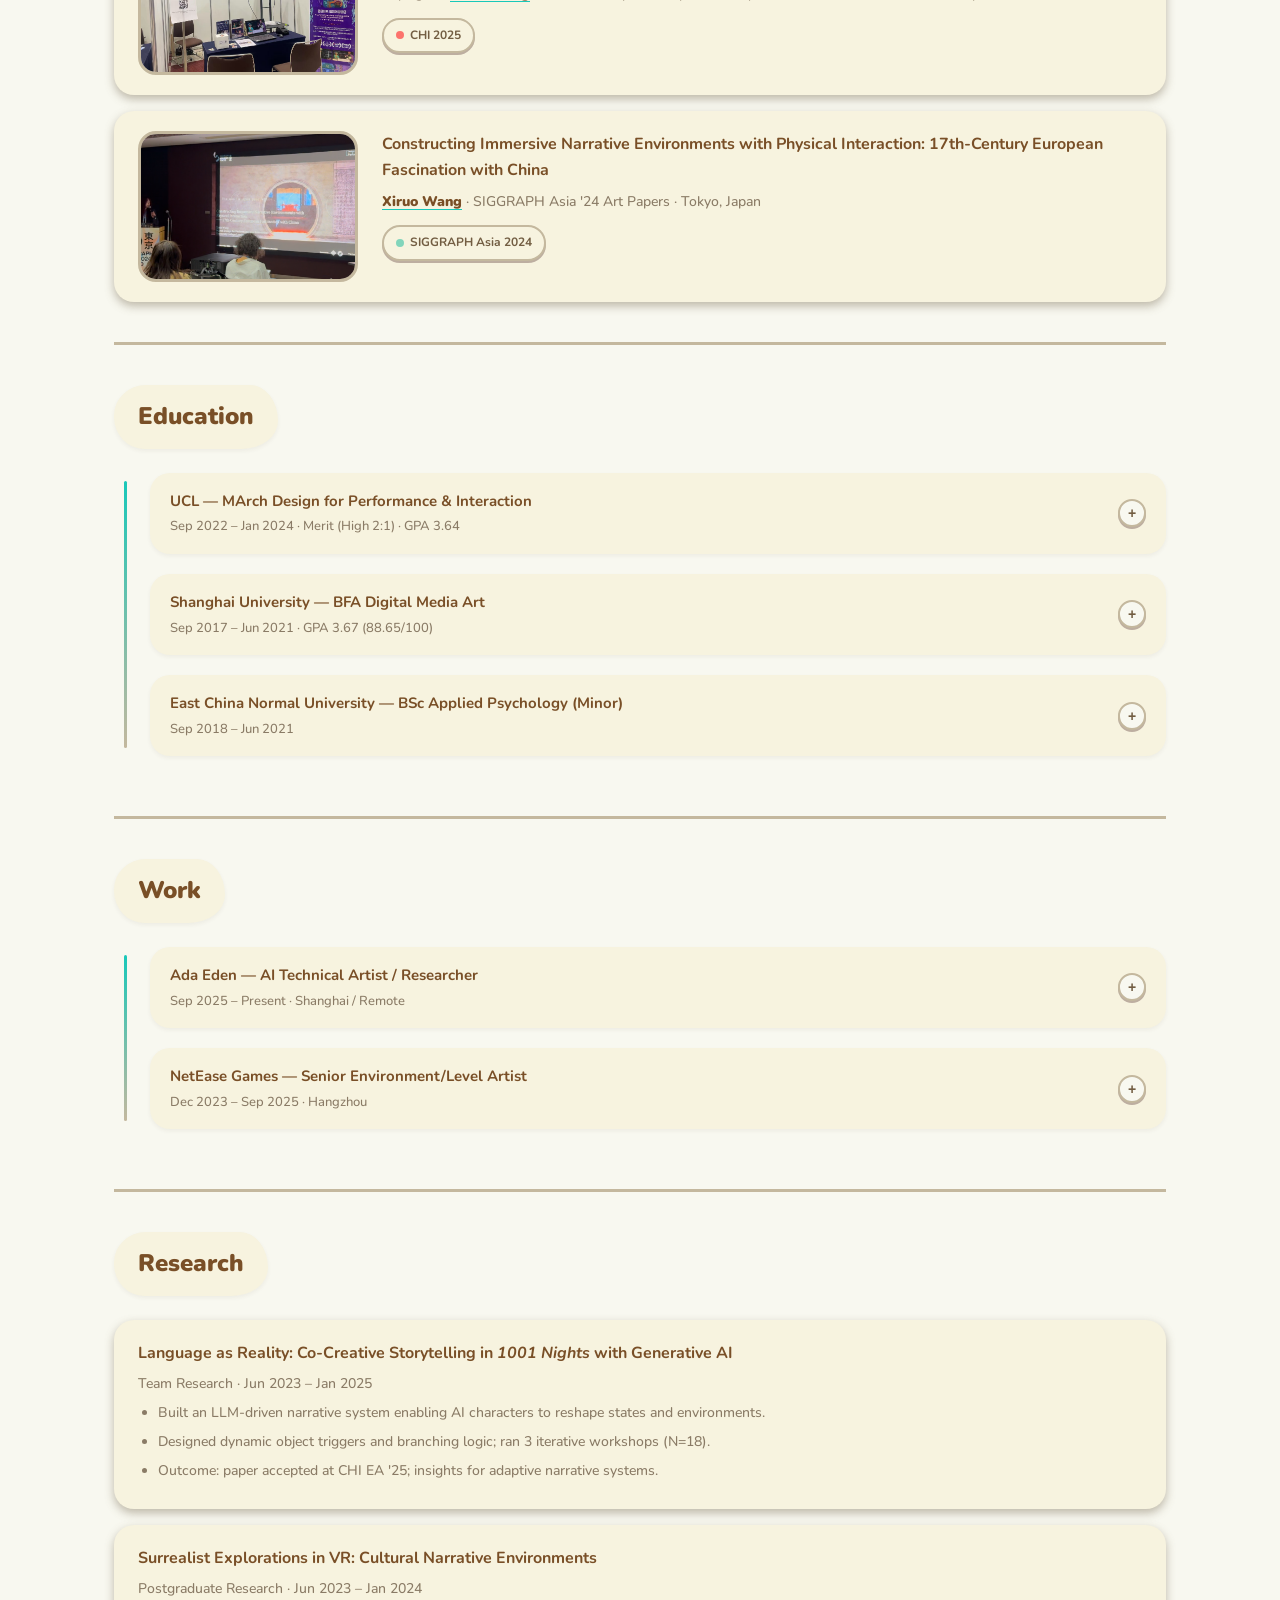
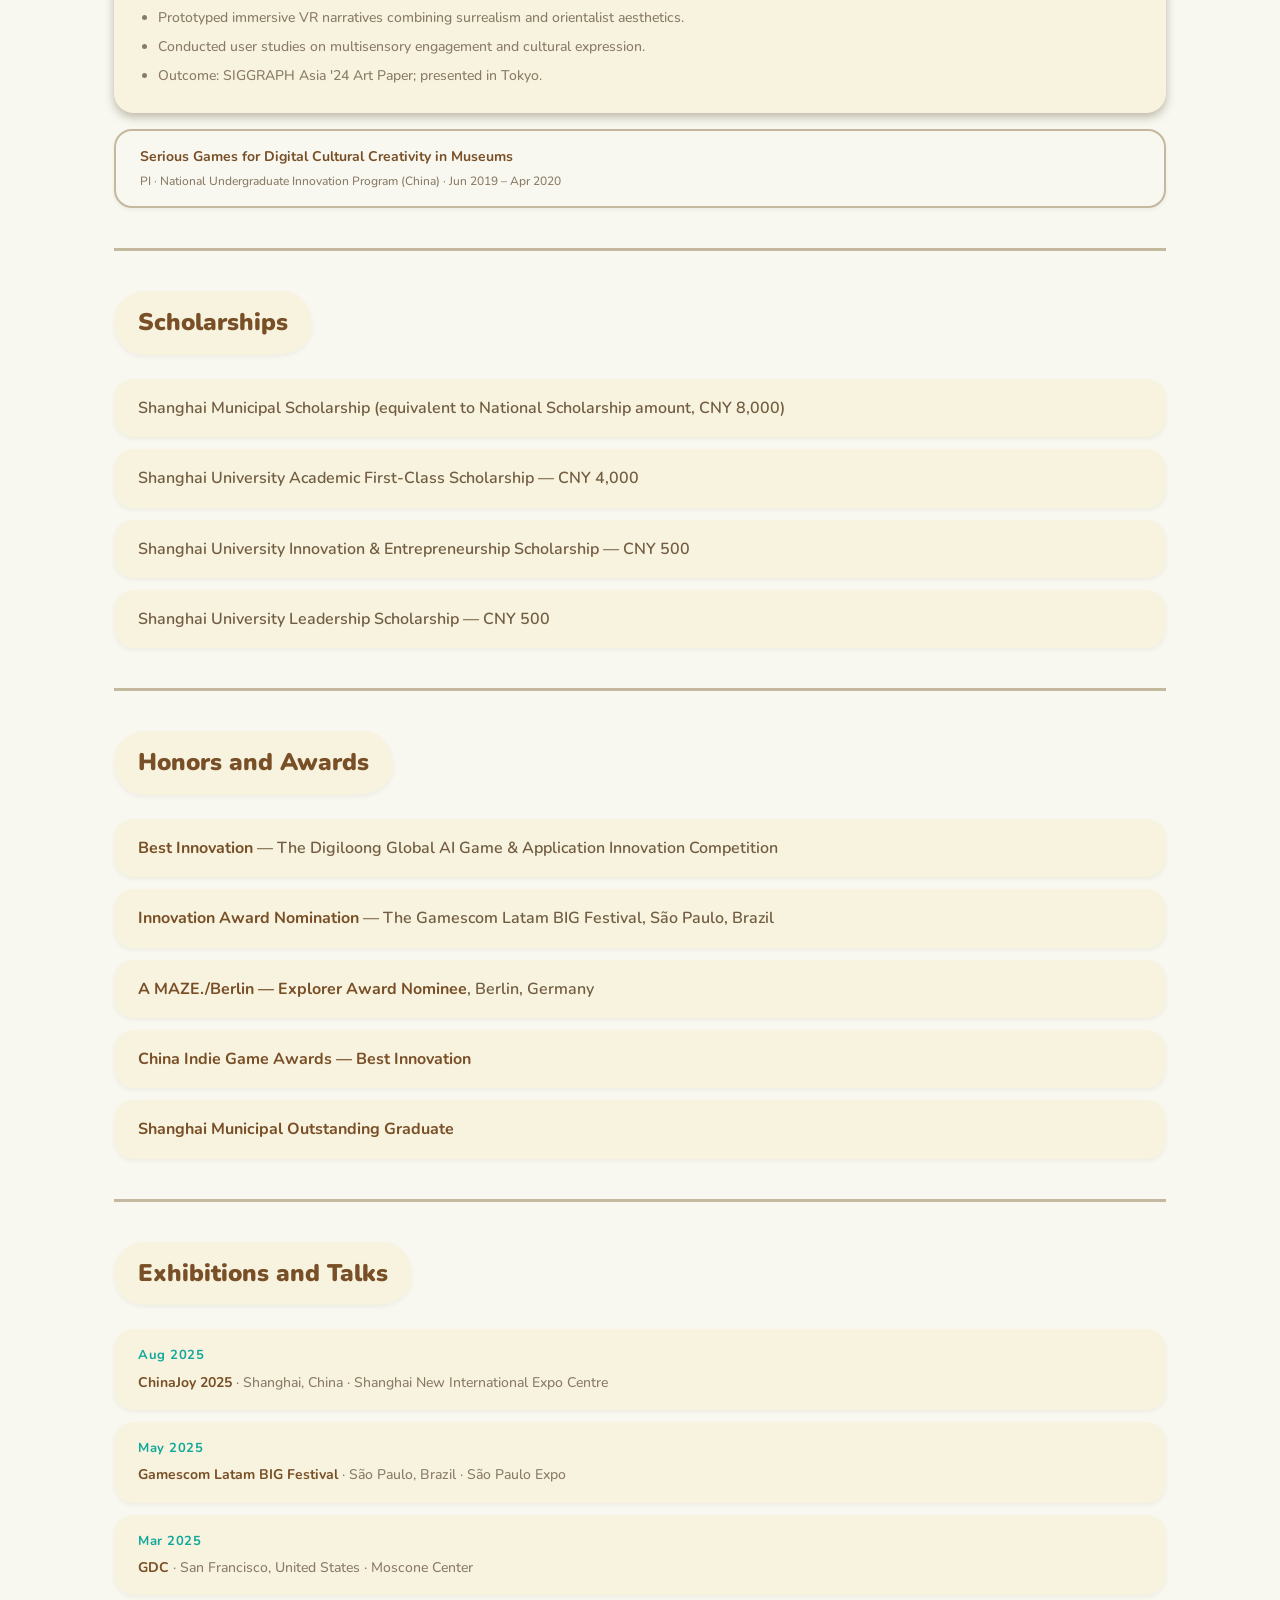
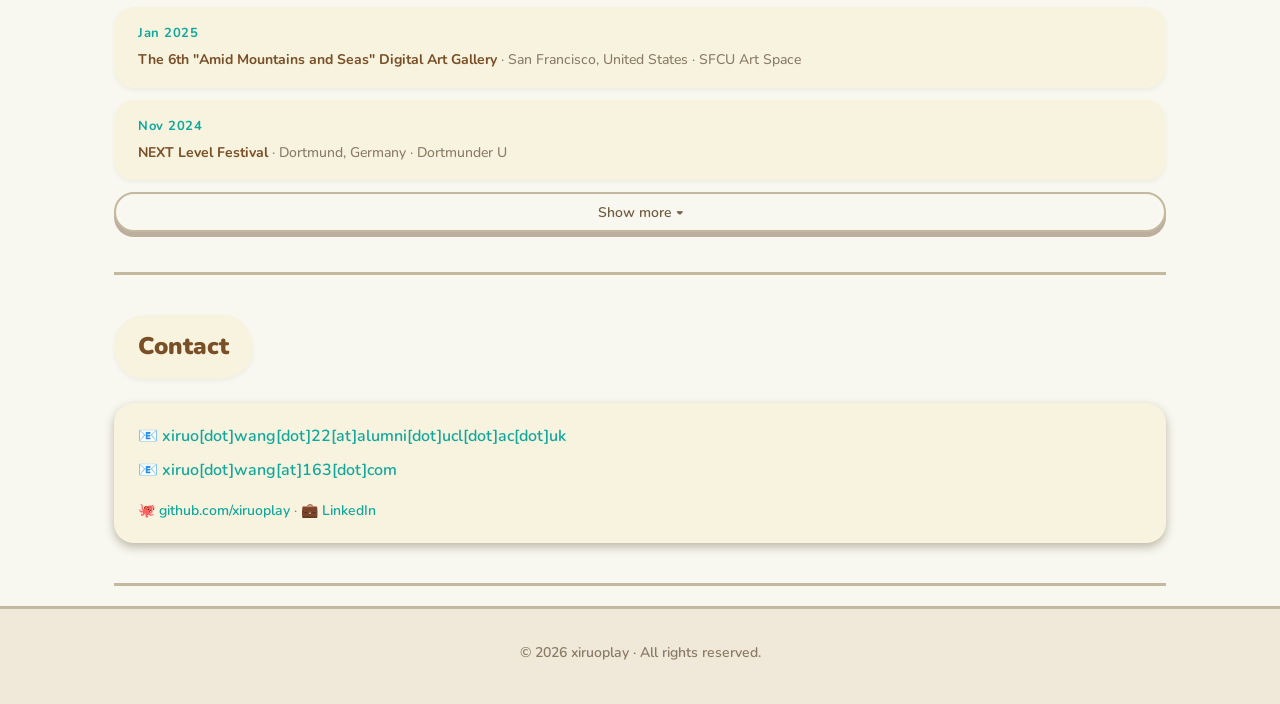
==== commit a386731d: "Update index.html" ====
--- a/index.html
+++ b/index.html
@@ -316,7 +316,7 @@
       <nav id="nav-menu">
         <ul class="toc">
           <li><a href="#aboutme">About</a></li>
-          <li><a href="portfolio.html">Portfolio</a></li>
+          <li style="display:none;"><a href="portfolio.html">Portfolio</a></li>
           <li><a href="#pubs">Publications</a></li>
           <li class="nav-dropdown">
             <button class="nav-drop-btn" aria-expanded="false">CV ▾</button>
@@ -340,7 +340,7 @@
     <div class="hero-tagline" id="hero-tagline"></div>
     <div class="hero-sub">SIGGRAPH Asia · CHI · Ars Electronica · A MAZE./Berlin</div>
     <div class="hero-actions">
-      <a href="portfolio.html" class="animal-btn animal-btn-primary">View Portfolio</a>
+      <a href="portfolio.html" class="animal-btn animal-btn-primary" style="display:none;">View Portfolio</a>
       <a href="#pubs" class="animal-btn">Publications</a>
     </div>
   </div>
@@ -386,7 +386,7 @@
     </section>
 
     <!-- Featured Portfolio -->
-    <section id="featured-portfolio">
+    <section id="featured-portfolio" style="display:none;">
       <h2>Featured Projects</h2>
       <div class="featured-grid reveal" id="featured-grid"></div>
       <div style="text-align:center; margin-top: var(--animal-spacing-xl);">
